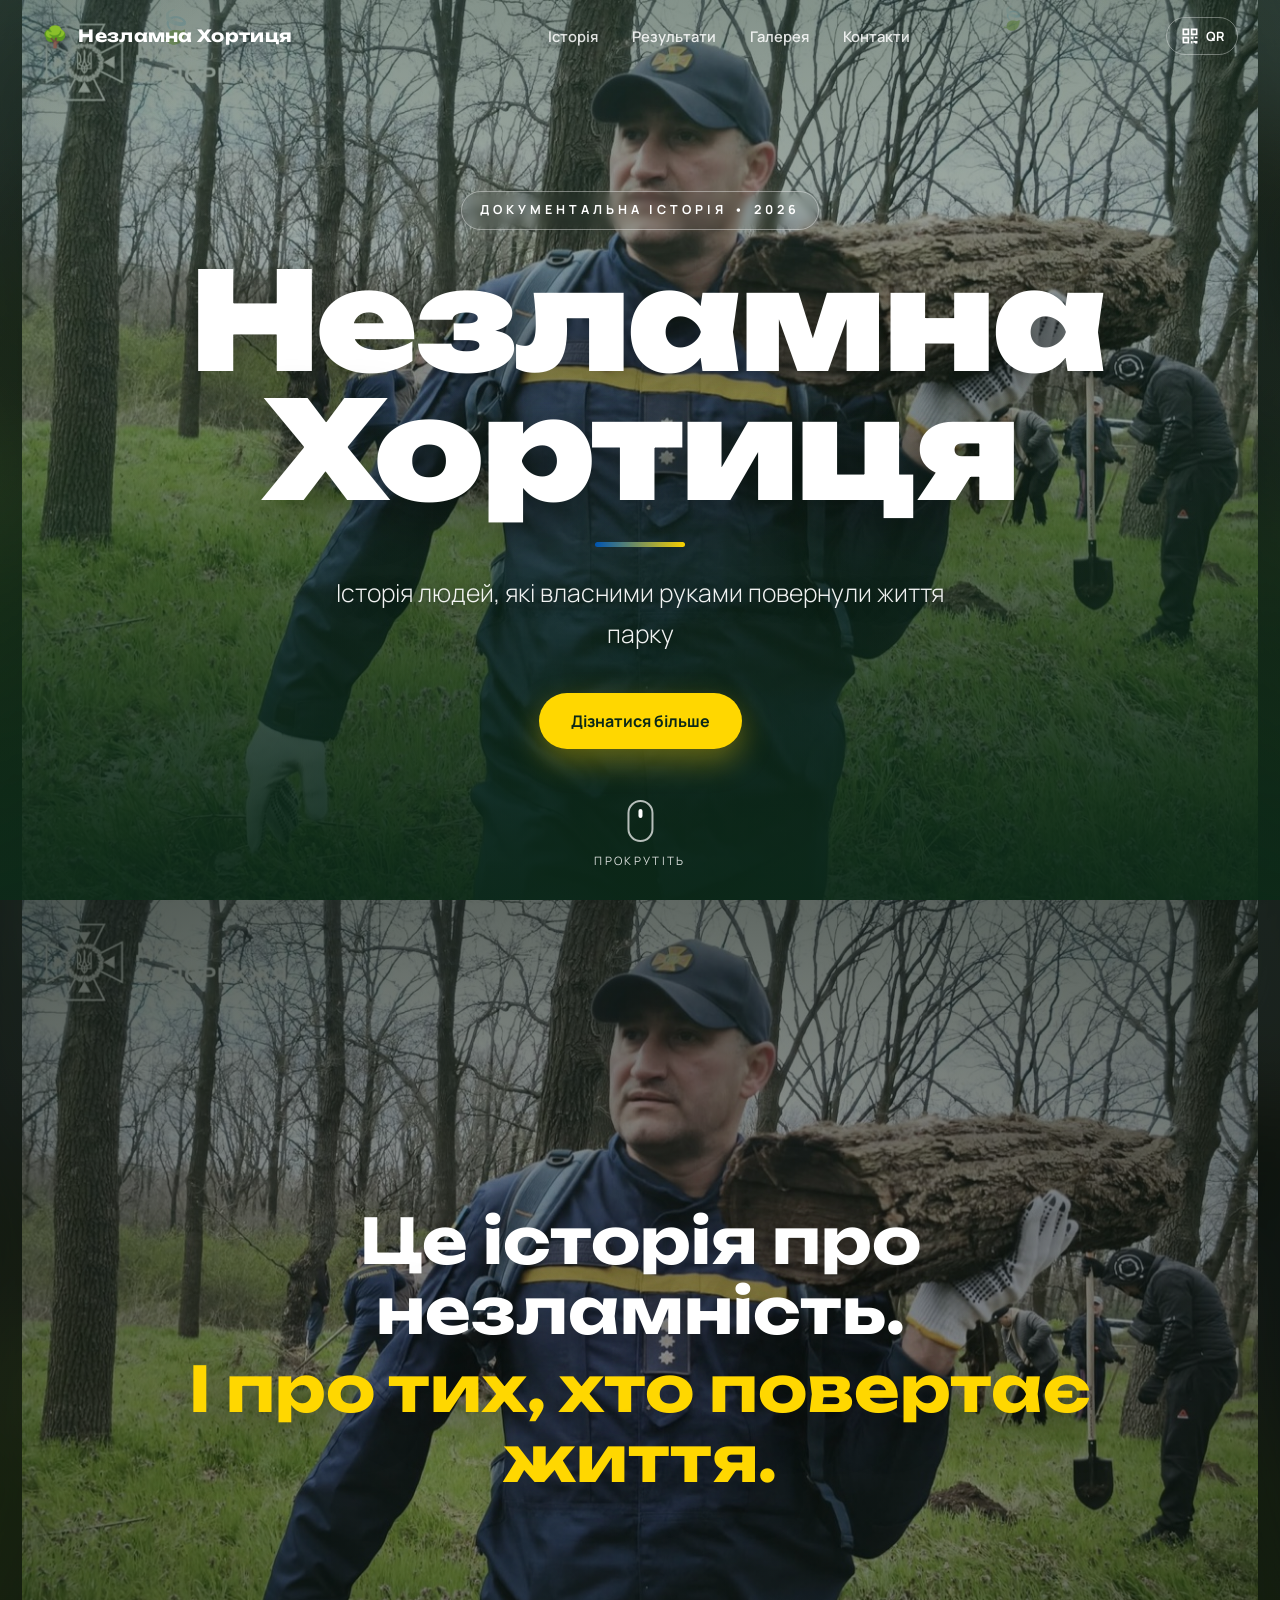
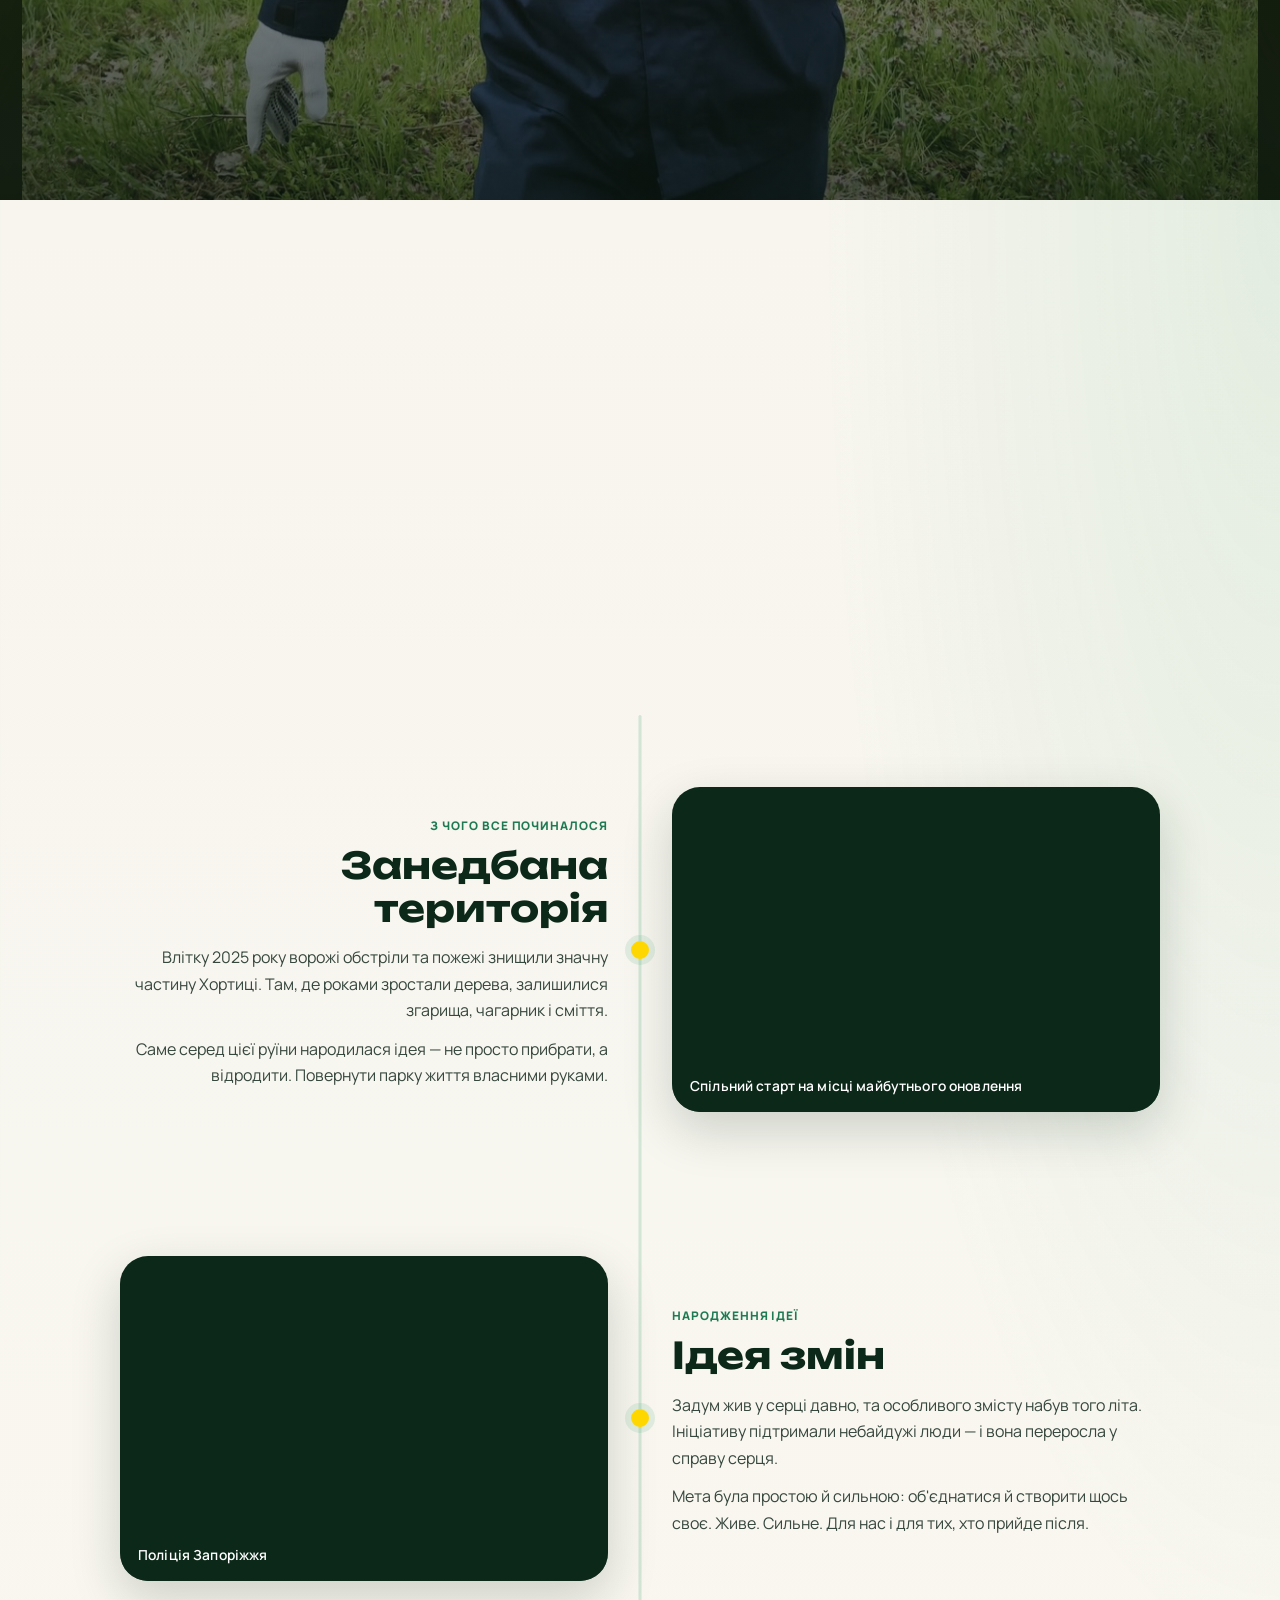
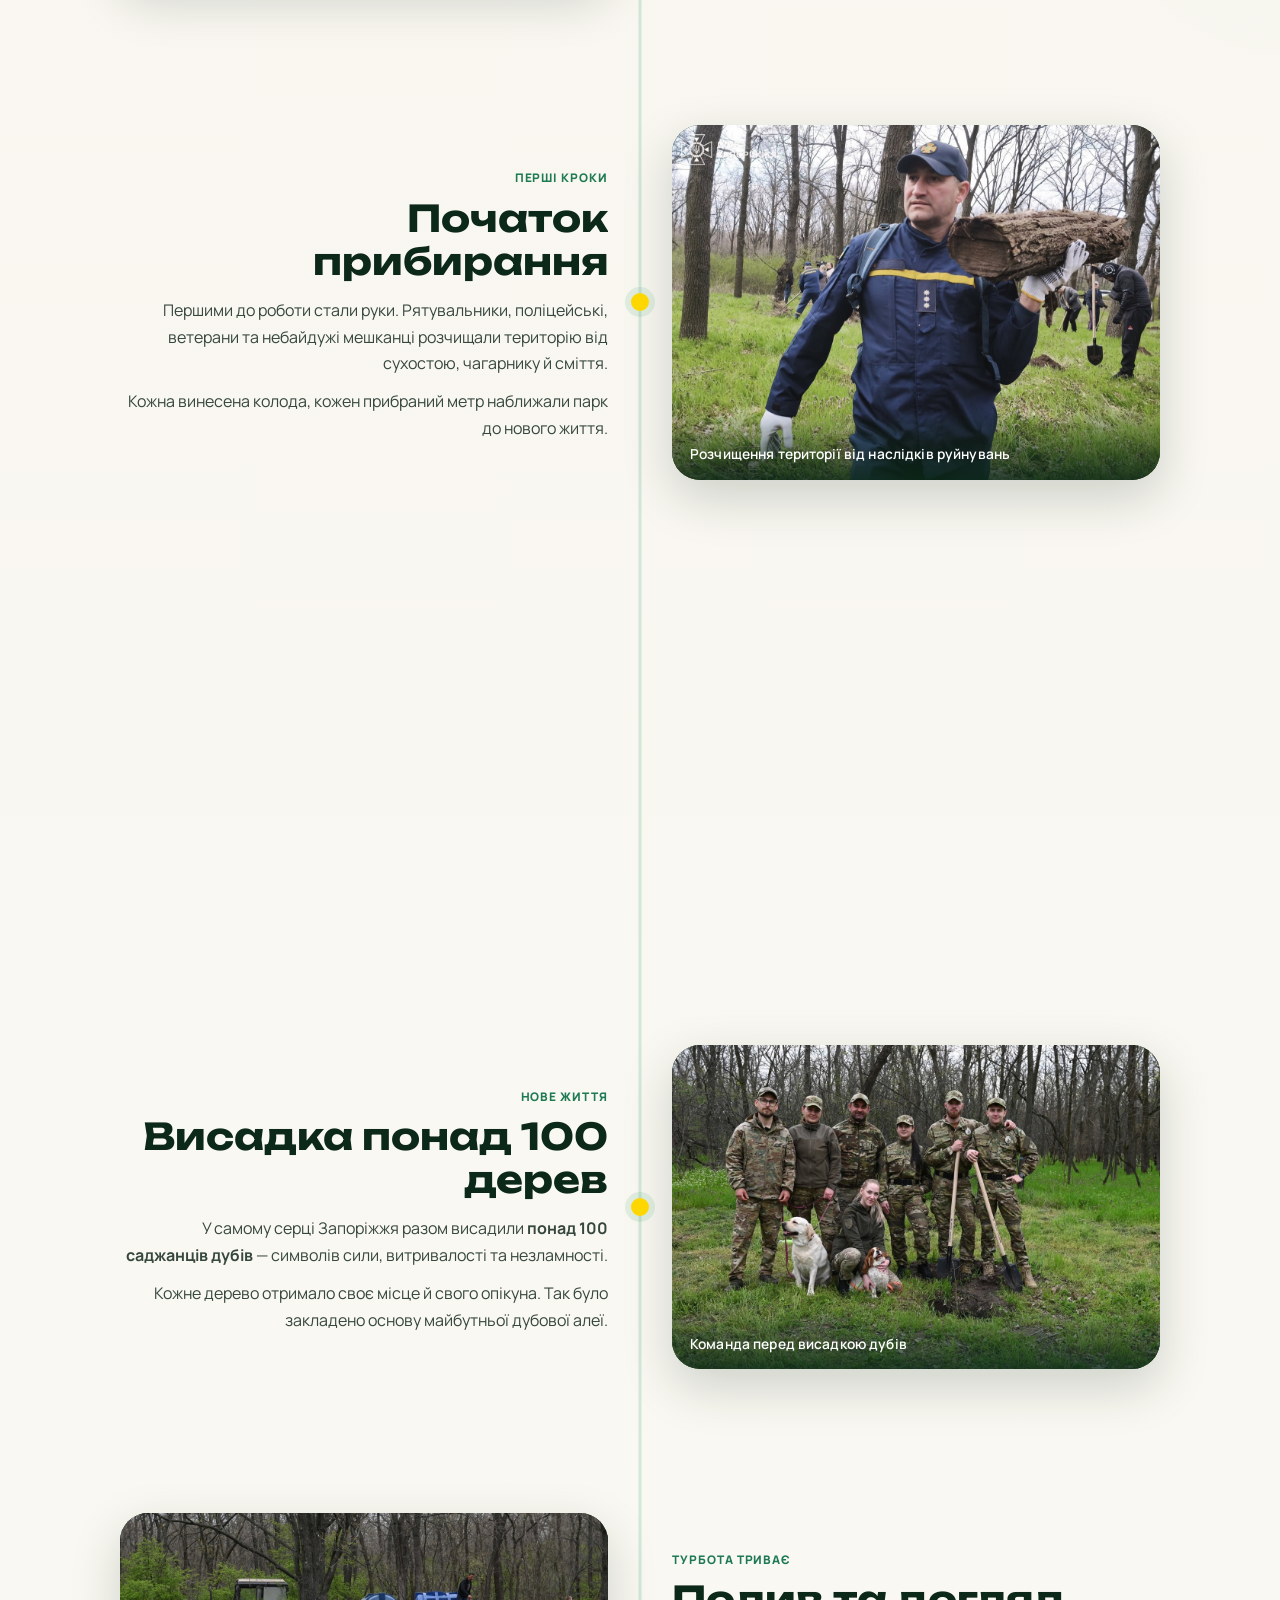
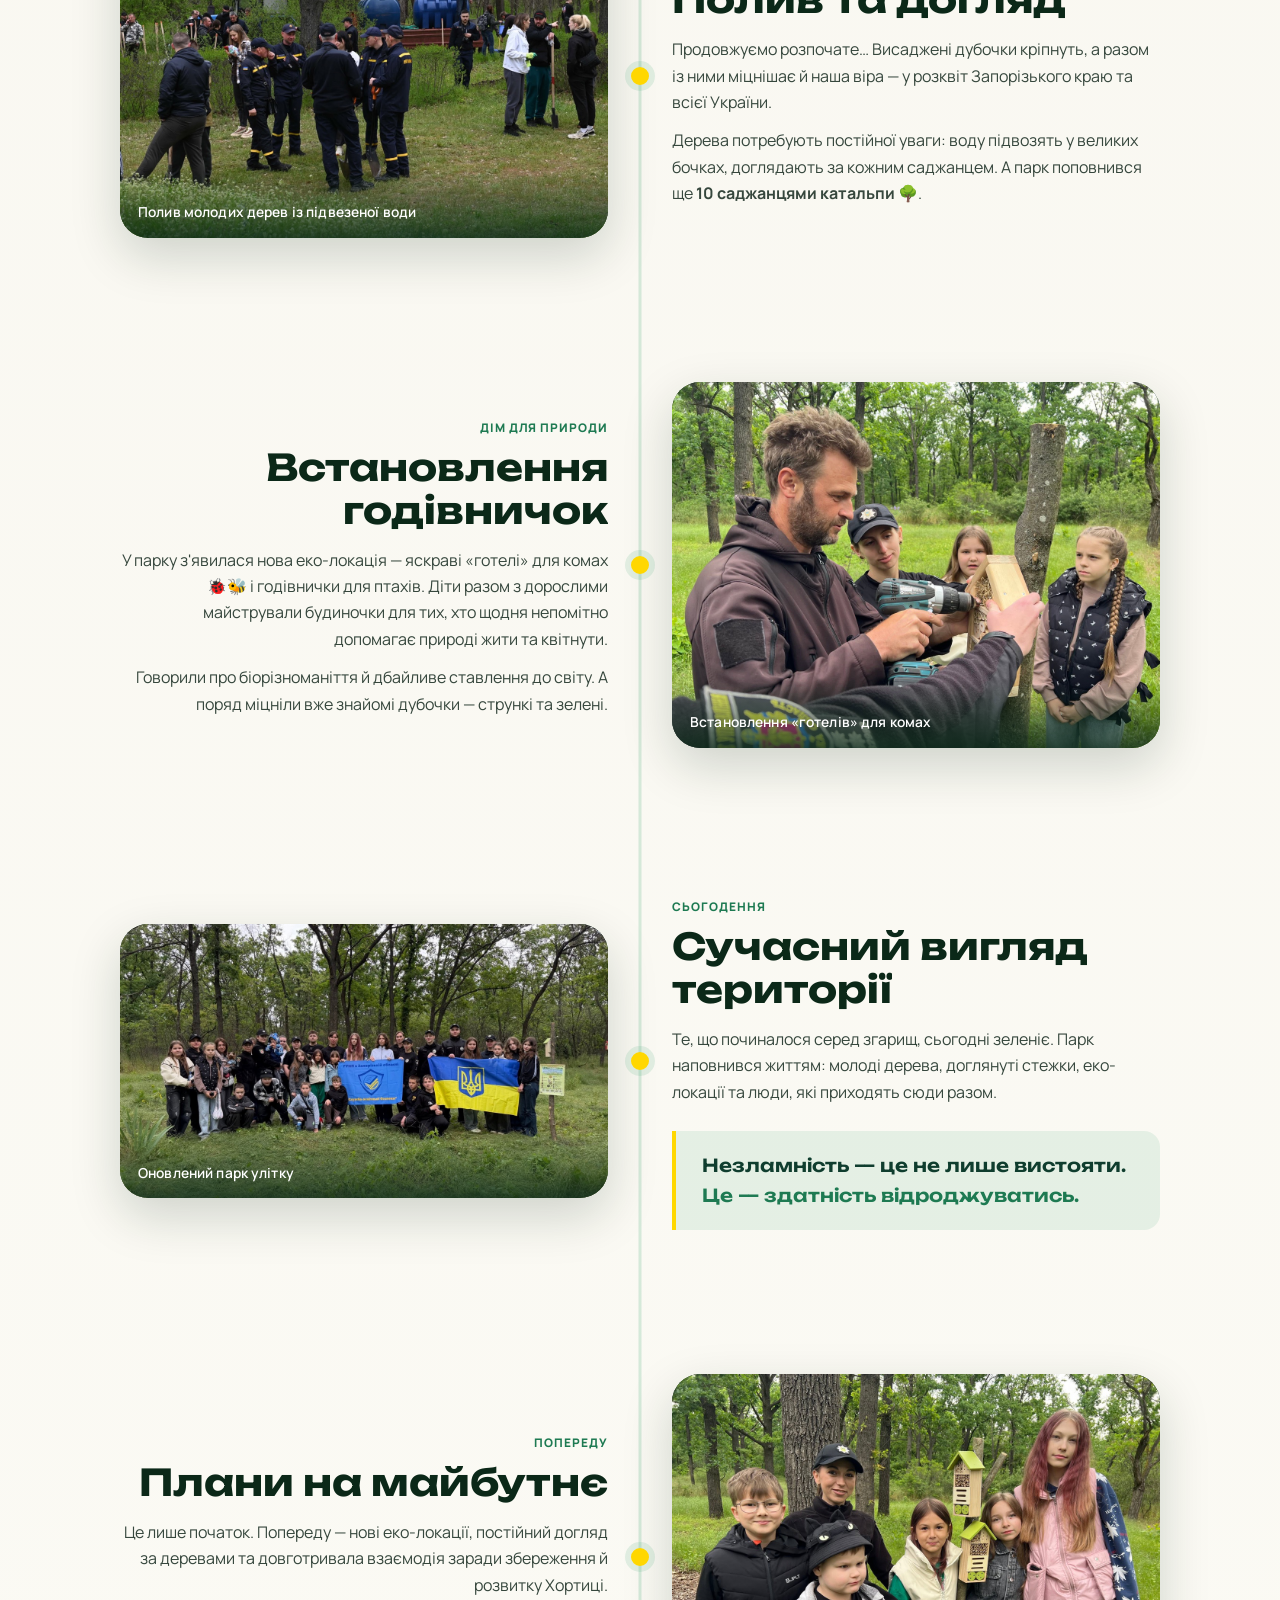
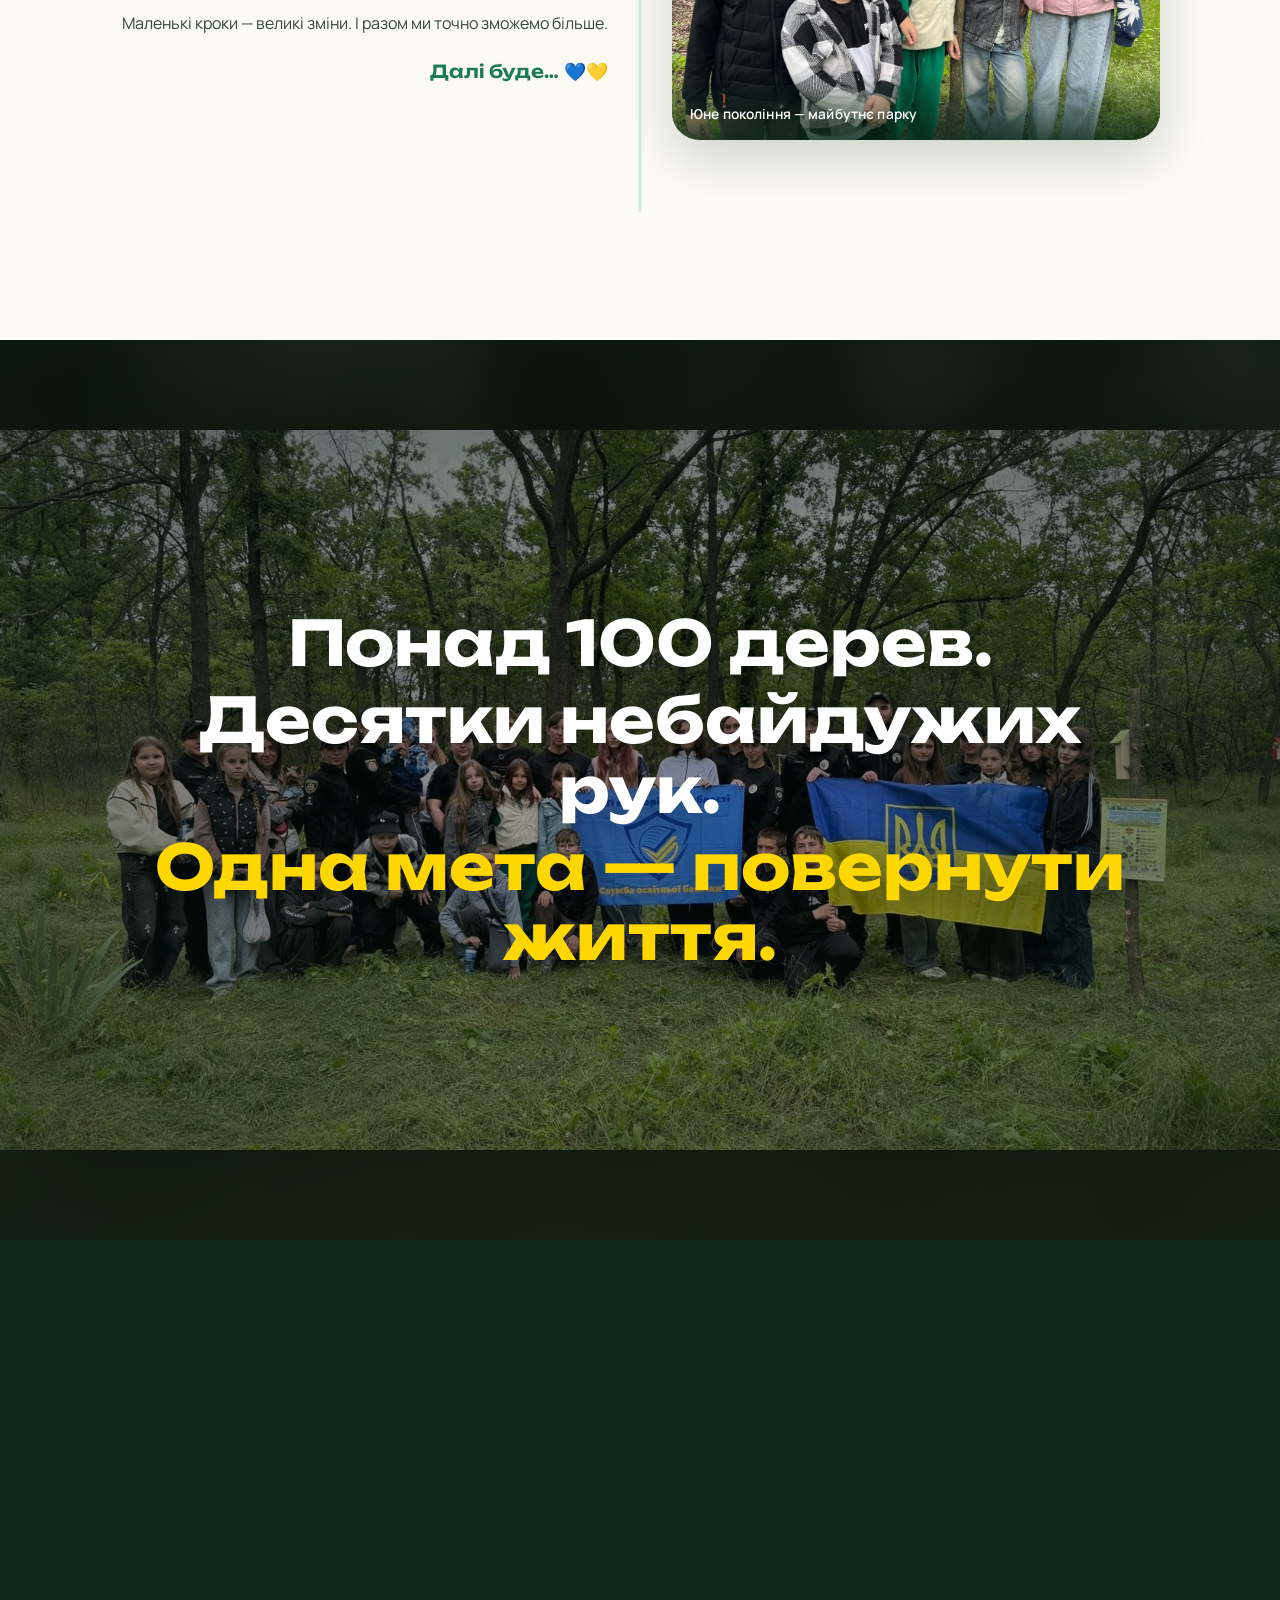
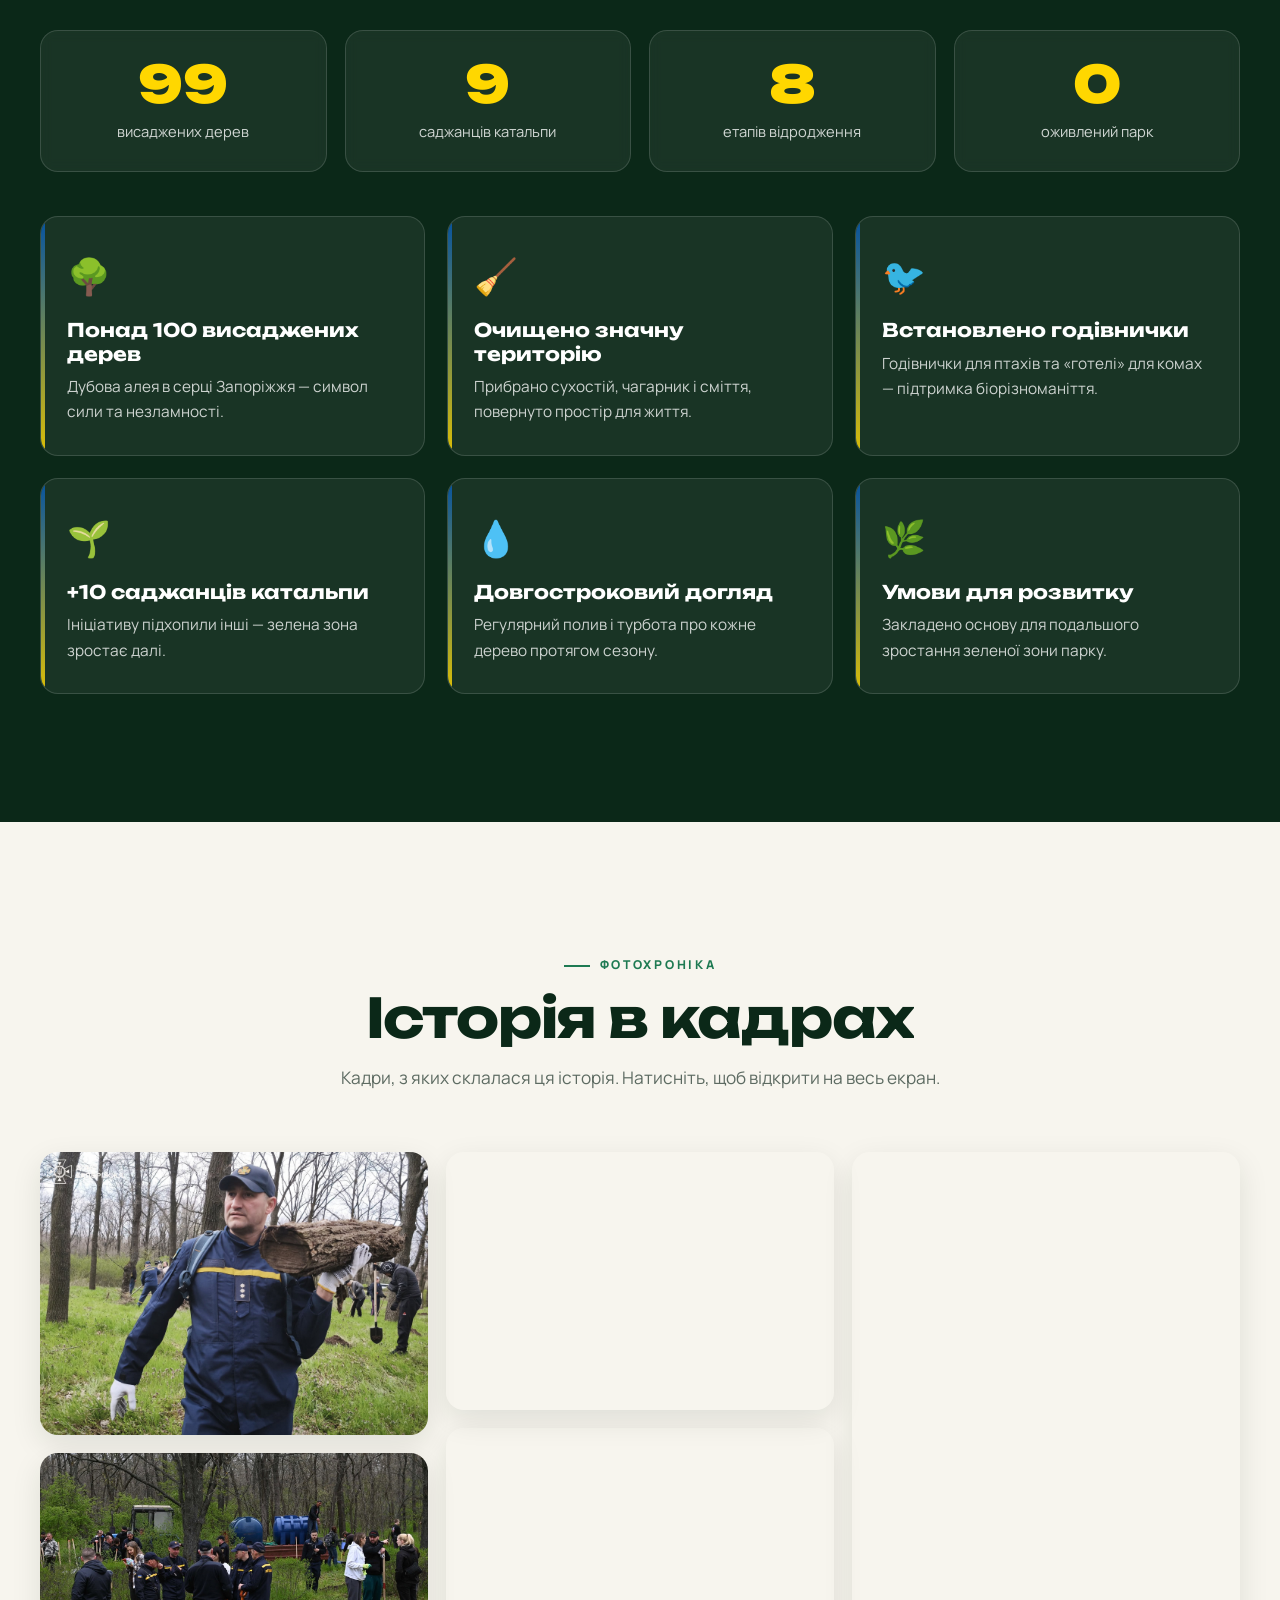
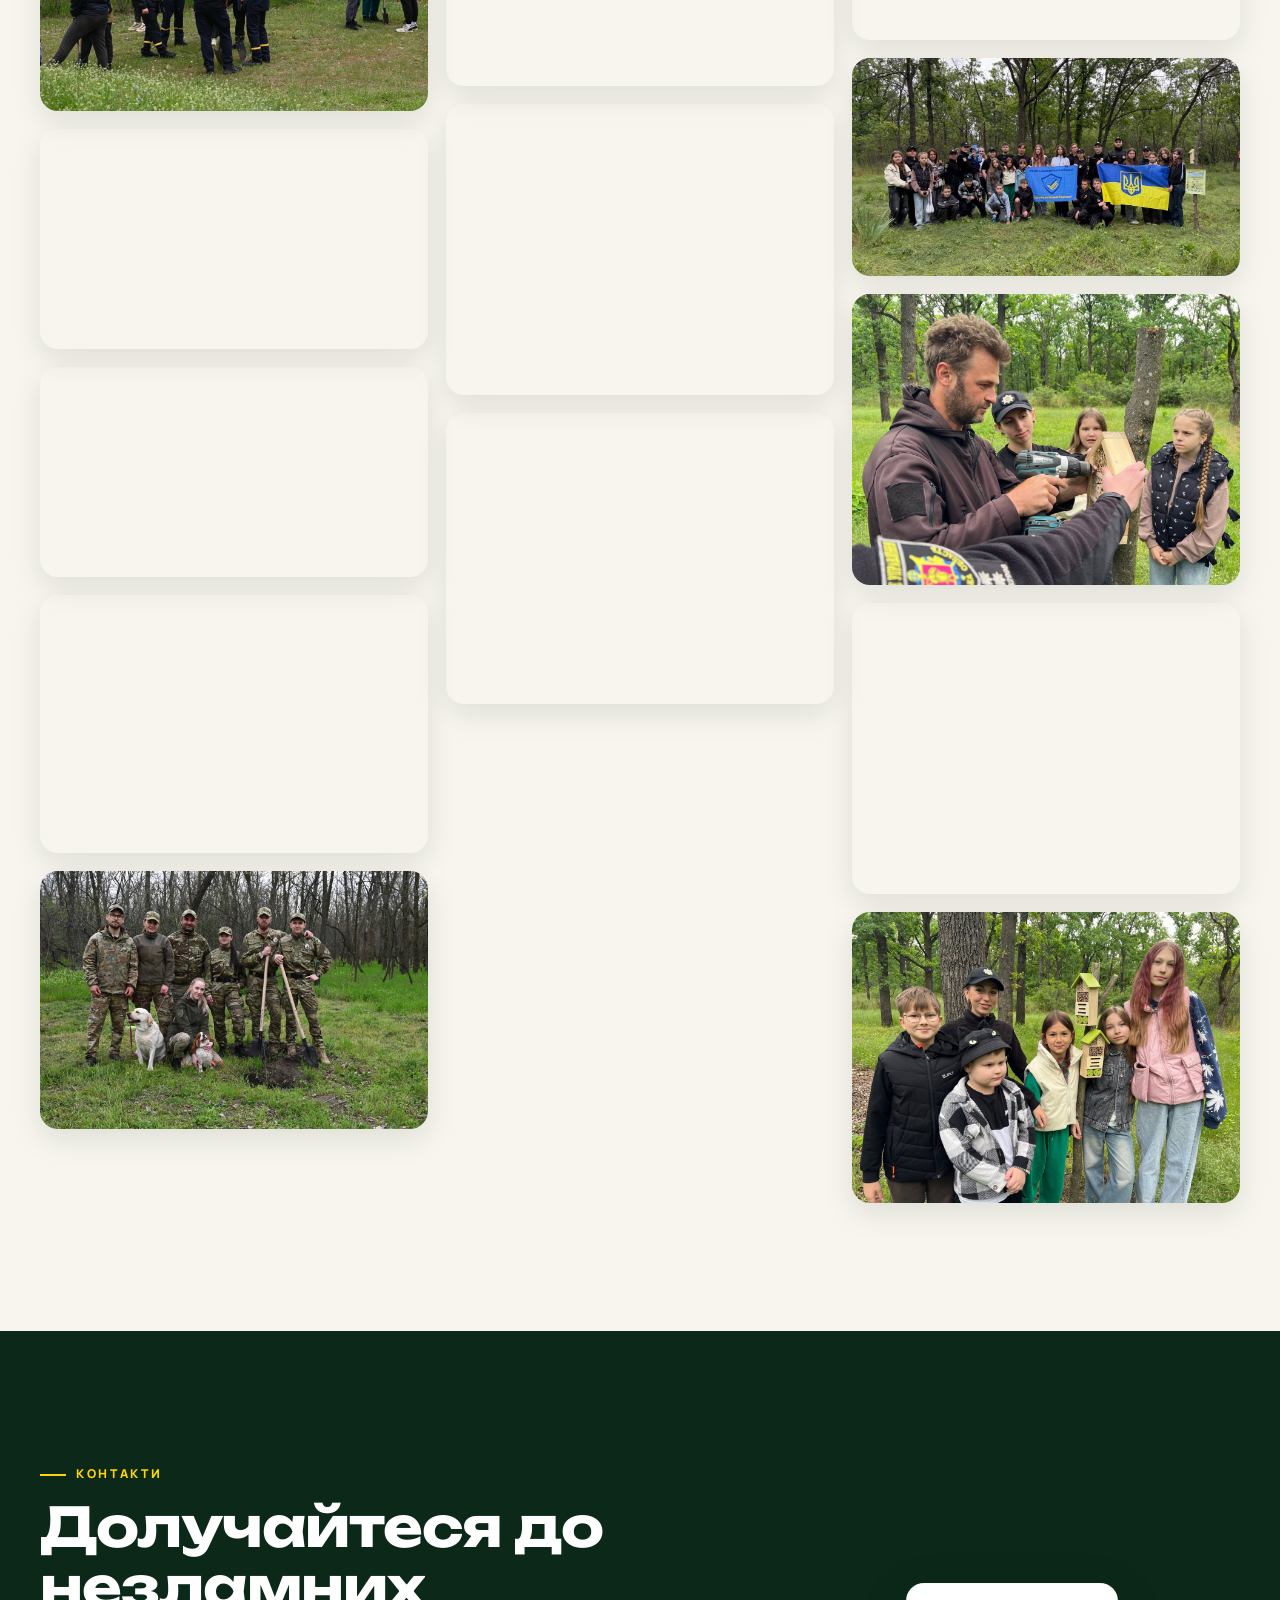
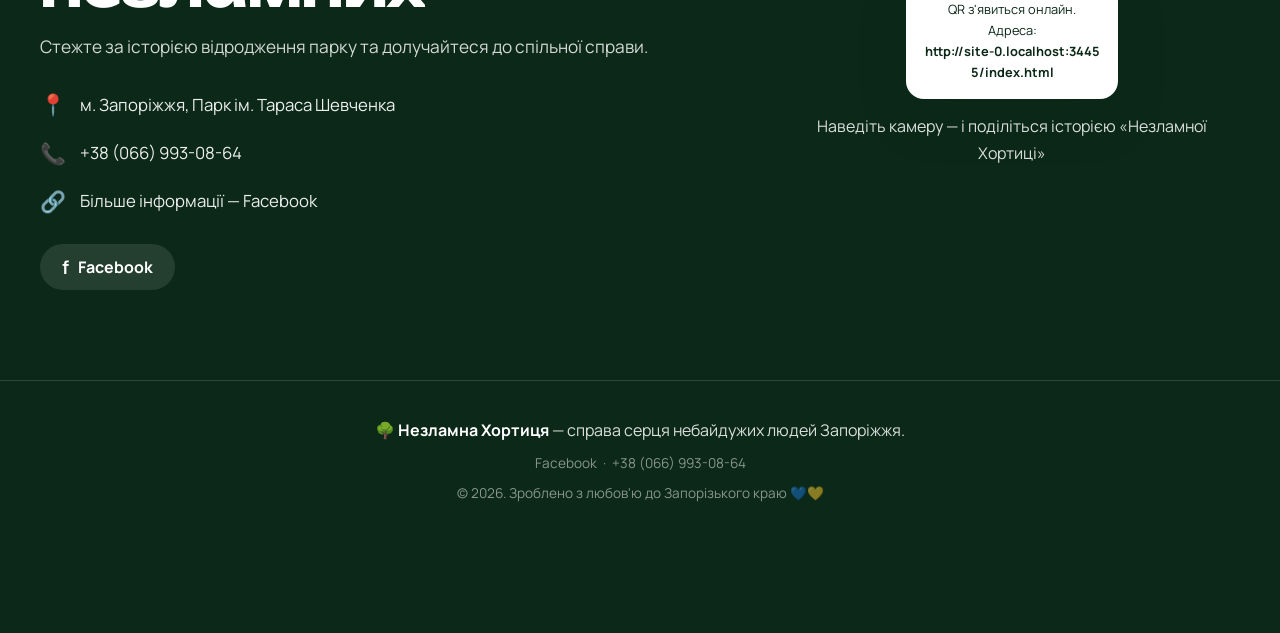
==== index.html @ 68a77128 "Адаптація під мобільні: hero/сцени cover, компактна навігація" ====
<!DOCTYPE html>
<html lang="uk">
<head>
  <meta charset="UTF-8" />
  <meta name="viewport" content="width=device-width, initial-scale=1.0" />
  <title>Незламна Хортиця — документальна історія відродження парку</title>

  <!-- SEO -->
  <meta name="description" content="«Незламна Хортиця» — документальна історія відродження парку в Запоріжжі: від занедбаної території до зеленої зони. Висаджено понад 100 дерев, очищено територію, встановлено годівнички. Спільна праця небайдужих людей." />
  <meta name="keywords" content="Незламна Хортиця, Хортиця, Запоріжжя, відродження парку, висадка дубів, парк Шевченка, Поліція Запоріжжя, Служба освітньої безпеки, Байда, ДСНС, еко-локація, годівнички" />
  <meta name="author" content="Незламна Хортиця" />
  <meta name="theme-color" content="#0B2818" />
  <meta name="robots" content="index, follow" />
  <link rel="canonical" href="https://mindeverwon-ship-it.github.io/nezlamna-khortytsia/" />

  <!-- Open Graph -->
  <meta property="og:type" content="website" />
  <meta property="og:locale" content="uk_UA" />
  <meta property="og:site_name" content="Незламна Хортиця" />
  <meta property="og:url" content="https://mindeverwon-ship-it.github.io/nezlamna-khortytsia/" />
  <meta property="og:title" content="Незламна Хортиця" />
  <meta property="og:description" content="Документальна історія людей, які власними руками повернули життя парку." />
  <meta property="og:image" content="https://mindeverwon-ship-it.github.io/nezlamna-khortytsia/images/photos/photo-12.jpg" />
  <meta name="twitter:card" content="summary_large_image" />
  <meta name="twitter:title" content="Незламна Хортиця" />
  <meta name="twitter:description" content="Документальна історія відродження парку." />
  <meta name="twitter:image" content="https://mindeverwon-ship-it.github.io/nezlamna-khortytsia/images/photos/photo-12.jpg" />

  <!-- Fonts -->
  <link rel="preconnect" href="https://fonts.googleapis.com" />
  <link rel="preconnect" href="https://fonts.gstatic.com" crossorigin />
  <link href="https://fonts.googleapis.com/css2?family=Unbounded:wght@400;600;700;900&family=Manrope:wght@300;400;500;600;700;800&display=swap" rel="stylesheet" />

  <link rel="preload" as="image" href="images/photos/photo-01.jpg" />
  <link rel="stylesheet" href="css/style.css" />
  <link rel="icon" href="data:image/svg+xml,<svg xmlns='http://www.w3.org/2000/svg' viewBox='0 0 100 100'><text y='.9em' font-size='90'>🌳</text></svg>" />

  <!-- Structured data (SEO) -->
  <script type="application/ld+json">
  {
    "@context": "https://schema.org",
    "@type": "Article",
    "headline": "Незламна Хортиця — історія відродження парку",
    "description": "Документальна історія відродження парку завдяки спільним зусиллям небайдужих людей Запоріжжя.",
    "inLanguage": "uk",
    "image": "images/photos/photo-12.jpg",
    "author": { "@type": "Organization", "name": "Незламна Хортиця" }
  }
  </script>
</head>
<body>

  <!-- Прогрес прокрутки -->
  <div class="scroll-progress" id="scrollProgress" aria-hidden="true"></div>

  <!-- Навігація -->
  <header class="nav" id="nav">
    <a href="#hero" class="nav__brand">
      <span class="nav__leaf">🌳</span>
      <span>Незламна&nbsp;Хортиця</span>
    </a>
    <nav class="nav__links" id="navLinks" aria-label="Основна навігація">
      <a href="#story">Історія</a>
      <a href="#results">Результати</a>
      <a href="#gallery">Галерея</a>
      <a href="#contacts">Контакти</a>
    </nav>
    <div class="nav__actions">
      <button class="nav__qr" id="qrBtn" title="Поділитися / QR-код" aria-label="Показати QR-код">
        <svg viewBox="0 0 24 24" width="20" height="20" aria-hidden="true"><path fill="currentColor" d="M3 3h8v8H3V3zm2 2v4h4V5H5zm8-2h8v8h-8V3zm2 2v4h4V5h-4zM3 13h8v8H3v-8zm2 2v4h4v-4H5zm13-2h3v2h-3v-2zm-5 0h3v3h-2v-1h-1v-2zm5 5h3v3h-3v-1h-2v-2h2v0zm-5 0h2v3h-2v-3z"/></svg>
        <span>QR</span>
      </button>
      <button class="nav__burger" id="burger" aria-label="Меню" aria-expanded="false">
        <span></span><span></span><span></span>
      </button>
    </div>
  </header>

  <!-- ============ HERO (мозаїка з 4 фото) ============ -->
  <section class="hero" id="hero">
    <!-- Повнокадрове слайдшоу: фото показуються ПОВНІСТЮ, тло — розмита підкладка -->
    <div class="hero__slides" id="heroSlides" aria-hidden="true">
      <div class="hero__slide is-active">
        <div class="hero__slide-bg" style="background-image:url(images/photos/photo-01-1280.jpg)"></div>
        <img class="hero__slide-img" src="images/photos/photo-01.jpg"
             srcset="images/photos/photo-01-1280.jpg 1280w, images/photos/photo-01.jpg 2048w"
             sizes="100vw" alt="" fetchpriority="high" decoding="async" />
      </div>
      <div class="hero__slide">
        <div class="hero__slide-bg" style="background-image:url(images/photos/photo-06-1280.jpg)"></div>
        <img class="hero__slide-img" src="images/photos/photo-06.jpg"
             srcset="images/photos/photo-06-1280.jpg 1280w, images/photos/photo-06.jpg 2048w"
             sizes="100vw" alt="" loading="lazy" decoding="async" />
      </div>
      <div class="hero__slide">
        <div class="hero__slide-bg" style="background-image:url(images/photos/photo-13-1280.jpg)"></div>
        <img class="hero__slide-img" src="images/photos/photo-13.jpg"
             srcset="images/photos/photo-13-1280.jpg 1280w, images/photos/photo-13.jpg 2048w"
             sizes="100vw" alt="" loading="lazy" decoding="async" />
      </div>
      <div class="hero__slide">
        <div class="hero__slide-bg" style="background-image:url(images/photos/photo-12-1280.jpg)"></div>
        <img class="hero__slide-img" src="images/photos/photo-12.jpg"
             srcset="images/photos/photo-12-1280.jpg 1280w, images/photos/photo-12.jpg 2048w"
             sizes="100vw" alt="" loading="lazy" decoding="async" />
      </div>
      <div class="hero__slide">
        <div class="hero__slide-bg" style="background-image:url(images/photos/photo-03-1280.jpg)"></div>
        <img class="hero__slide-img" src="images/photos/photo-03.jpg"
             srcset="images/photos/photo-03-1280.jpg 1280w, images/photos/photo-03.jpg 2048w"
             sizes="100vw" alt="" loading="lazy" decoding="async" />
      </div>
    </div>
    <div class="hero__overlay"></div>

    <div class="hero__content">
      <span class="hero__kicker">Документальна історія • 2026</span>
      <h1 class="hero__title">Незламна<br/>Хортиця</h1>
      <p class="hero__subtitle">Історія людей, які власними руками повернули життя парку</p>
      <a href="#story" class="btn btn--accent">Дізнатися більше</a>
    </div>

    <a href="#story" class="hero__scroll" aria-label="Прокрутити вниз">
      <span class="hero__mouse"><span></span></span>
      <span class="hero__scroll-text">Прокрутіть</span>
    </a>
    <div class="leaves" aria-hidden="true"></div>
  </section>

  <!-- ============ КІНО-СЦЕНА (cold open) ============ -->
  <section class="climax climax--intro" id="scene-intro" aria-label="Вступна сцена">
    <div class="climax__bg" id="introBg">
      <div class="climax__bg-blur" style="background-image:url(images/photos/photo-01-1280.jpg)"></div>
      <img src="images/photos/photo-01.jpg"
           srcset="images/photos/photo-01-1280.jpg 1280w, images/photos/photo-01.jpg 2048w"
           sizes="100vw" alt="" loading="lazy" decoding="async" />
    </div>
    <div class="climax__overlay"></div>
    <div class="climax__lines">
      <p class="climax__line">Це історія про незламність.</p>
      <p class="climax__line climax__line--accent">І про тих, хто повертає життя.</p>
    </div>
  </section>

  <!-- ============ ДОКУМЕНТАЛЬНА ІСТОРІЯ ============ -->
  <section class="section section--story" id="story">
    <div class="container">
      <div class="section__head reveal">
        <span class="eyebrow">Шлях відродження</span>
        <h2 class="h2">Як це було</h2>
        <p class="section__sub">Прокрутіть, щоб пройти всю історію — від занедбаної території до живої зеленої зони.</p>
      </div>

      <!-- Швидка навігація етапами (без нумерації) -->
      <ul class="roadmap reveal" aria-label="Розділи історії">
        <li><a href="#ch1">Занедбана територія</a></li>
        <li><a href="#ch2">Ідея змін</a></li>
        <li><a href="#ch3">Прибирання</a></li>
        <li><a href="#ch4">Спільна робота</a></li>
        <li><a href="#ch5">Висадка дерев</a></li>
        <li><a href="#ch6">Полив і догляд</a></li>
        <li><a href="#ch7">Годівнички</a></li>
        <li><a href="#ch8">Сучасний вигляд</a></li>
        <li><a href="#ch9">Плани</a></li>
      </ul>
    </div>

    <!-- Документальні розділи -->
    <div class="story" id="storyTrack">
      <div class="story__spine" aria-hidden="true"><span class="story__spine-fill" id="spineFill"></span></div>

      <article class="chapter" id="ch1">
        <figure class="chapter__media" data-parallax="0.06">
          <img src="images/photos/photo-05.jpg"
               srcset="images/photos/photo-05-1280.jpg 1280w, images/photos/photo-05.jpg 2048w"
               sizes="(max-width:760px) 92vw, 46vw"
               alt="Громада зібралася на занедбаній території парку перед початком робіт" loading="lazy" decoding="async" />
          <figcaption class="chapter__caption">Спільний старт на місці майбутнього оновлення</figcaption>
        </figure>
        <div class="chapter__text">
          <span class="chapter__step">З чого все починалося</span>
          <h3>Занедбана територія</h3>
          <p>Влітку 2025 року ворожі обстріли та пожежі знищили значну частину Хортиці. Там, де роками зростали дерева, залишилися згарища, чагарник і сміття.</p>
          <p>Саме серед цієї руїни народилася ідея — не просто прибрати, а відродити. Повернути парку життя власними руками.</p>
        </div>
      </article>

      <article class="chapter" id="ch2">
        <figure class="chapter__media" data-parallax="0.06">
          <img src="images/photos/photo-07.jpg"
               srcset="images/photos/photo-07-1280.jpg 1280w, images/photos/photo-07.jpg 2048w"
               sizes="(max-width:760px) 92vw, 46vw"
               alt="Представник поліції Запоріжжя звертається до учасників проєкту" loading="lazy" decoding="async" />
          <figcaption class="chapter__caption">Поліція Запоріжжя</figcaption>
        </figure>
        <div class="chapter__text">
          <span class="chapter__step">Народження ідеї</span>
          <h3>Ідея змін</h3>
          <p>Задум жив у серці давно, та особливого змісту набув того літа. Ініціативу підтримали небайдужі люди — і вона переросла у справу серця.</p>
          <p>Мета була простою й сильною: об'єднатися й створити щось своє. Живе. Сильне. Для нас і для тих, хто прийде після.</p>
        </div>
      </article>

      <article class="chapter" id="ch3">
        <figure class="chapter__media" data-parallax="0.06">
          <img src="images/photos/photo-01.jpg"
               srcset="images/photos/photo-01-1280.jpg 1280w, images/photos/photo-01.jpg 2048w"
               sizes="(max-width:760px) 92vw, 46vw"
               alt="Рятувальник ДСНС виносить колоду під час розчищення території" loading="lazy" decoding="async" />
          <figcaption class="chapter__caption">Розчищення території від наслідків руйнувань</figcaption>
        </figure>
        <div class="chapter__text">
          <span class="chapter__step">Перші кроки</span>
          <h3>Початок прибирання</h3>
          <p>Першими до роботи стали руки. Рятувальники, поліцейські, ветерани та небайдужі мешканці розчищали територію від сухостою, чагарнику й сміття.</p>
          <p>Кожна винесена колода, кожен прибраний метр наближали парк до нового життя.</p>
        </div>
      </article>

      <article class="chapter" id="ch4">
        <figure class="chapter__media" data-parallax="0.06">
          <img src="images/photos/photo-03.jpg"
               srcset="images/photos/photo-03-1280.jpg 1280w, images/photos/photo-03.jpg 2048w"
               sizes="(max-width:760px) 92vw, 46vw"
               alt="Велике спільне фото учасників проєкту: громада, служби та ветерани" loading="lazy" decoding="async" />
          <figcaption class="chapter__caption">Учасники проєкту — громада, служби та ветерани</figcaption>
        </figure>
        <div class="chapter__text">
          <span class="chapter__step">Сила в єдності</span>
          <h3>Спільна робота</h3>
          <p>Навколо однієї мети зібралися сотні людей: поліція Запоріжжя, офіцери Служби освітньої безпеки, ветерани війни, рятувальники ДСНС, учні громад, юнацький рух «Байда» та команда заповідника «Хортиця».</p>
          <p>Покоління поряд — з лопатами в руках і вірою в серці.</p>
        </div>
      </article>

      <article class="chapter" id="ch5">
        <figure class="chapter__media" data-parallax="0.06">
          <img src="images/photos/photo-06.jpg"
               srcset="images/photos/photo-06-1280.jpg 1280w, images/photos/photo-06.jpg 2048w"
               sizes="(max-width:760px) 92vw, 46vw"
               alt="Команда з лопатами перед висадкою дубів" loading="lazy" decoding="async" />
          <figcaption class="chapter__caption">Команда перед висадкою дубів</figcaption>
        </figure>
        <div class="chapter__text">
          <span class="chapter__step">Нове життя</span>
          <h3>Висадка понад 100 дерев</h3>
          <p>У самому серці Запоріжжя разом висадили <strong>понад 100 саджанців дубів</strong> — символів сили, витривалості та незламності.</p>
          <p>Кожне дерево отримало своє місце й свого опікуна. Так було закладено основу майбутньої дубової алеї.</p>
        </div>
      </article>

      <article class="chapter" id="ch6">
        <figure class="chapter__media" data-parallax="0.06">
          <img src="images/photos/photo-02.jpg"
               srcset="images/photos/photo-02-1280.jpg 1280w, images/photos/photo-02.jpg 2048w"
               sizes="(max-width:760px) 92vw, 46vw"
               alt="Підвезена вода у великих бочках для поливу молодих дерев" loading="lazy" decoding="async" />
          <figcaption class="chapter__caption">Полив молодих дерев із підвезеної води</figcaption>
        </figure>
        <div class="chapter__text">
          <span class="chapter__step">Турбота триває</span>
          <h3>Полив та догляд</h3>
          <p>Продовжуємо розпочате… Висаджені дубочки кріпнуть, а разом із ними міцнішає й наша віра — у розквіт Запорізького краю та всієї України.</p>
          <p>Дерева потребують постійної уваги: воду підвозять у великих бочках, доглядають за кожним саджанцем. А парк поповнився ще <strong>10 саджанцями катальпи</strong> 🌳.</p>
        </div>
      </article>

      <article class="chapter" id="ch7">
        <figure class="chapter__media" data-parallax="0.06">
          <img src="images/photos/photo-13.jpg"
               srcset="images/photos/photo-13-1280.jpg 1280w, images/photos/photo-13.jpg 2048w"
               sizes="(max-width:760px) 92vw, 46vw"
               alt="Встановлення «готелю» для комах на дереві разом із дітьми" loading="lazy" decoding="async" />
          <figcaption class="chapter__caption">Встановлення «готелів» для комах</figcaption>
        </figure>
        <div class="chapter__text">
          <span class="chapter__step">Дім для природи</span>
          <h3>Встановлення годівничок</h3>
          <p>У парку з'явилася нова еко-локація — яскраві «готелі» для комах 🐞🐝 і годівнички для птахів. Діти разом з дорослими майстрували будиночки для тих, хто щодня непомітно допомагає природі жити та квітнути.</p>
          <p>Говорили про біорізноманіття й дбайливе ставлення до світу. А поряд міцніли вже знайомі дубочки — стрункі та зелені.</p>
        </div>
      </article>

      <article class="chapter" id="ch8">
        <figure class="chapter__media" data-parallax="0.06">
          <img src="images/photos/photo-12.jpg"
               srcset="images/photos/photo-12-1280.jpg 1280w, images/photos/photo-12.jpg 2048w"
               sizes="(max-width:760px) 92vw, 46vw"
               alt="Учасники проєкту влітку серед зеленого оновленого парку" loading="lazy" decoding="async" />
          <figcaption class="chapter__caption">Оновлений парк улітку</figcaption>
        </figure>
        <div class="chapter__text">
          <span class="chapter__step">Сьогодення</span>
          <h3>Сучасний вигляд території</h3>
          <p>Те, що починалося серед згарищ, сьогодні зеленіє. Парк наповнився життям: молоді дерева, доглянуті стежки, еко-локації та люди, які приходять сюди разом.</p>
          <blockquote class="pull">Незламність — це не лише вистояти.<br/><span>Це — здатність відроджуватись.</span></blockquote>
        </div>
      </article>

      <article class="chapter" id="ch9">
        <figure class="chapter__media" data-parallax="0.06">
          <img src="images/photos/photo-15.jpg"
               srcset="images/photos/photo-15-1280.jpg 1280w, images/photos/photo-15.jpg 2048w"
               sizes="(max-width:760px) 92vw, 46vw"
               alt="Діти біля встановленого «готелю» для комах — погляд у майбутнє" loading="lazy" decoding="async" />
          <figcaption class="chapter__caption">Юне покоління — майбутнє парку</figcaption>
        </figure>
        <div class="chapter__text">
          <span class="chapter__step">Попереду</span>
          <h3>Плани на майбутнє</h3>
          <p>Це лише початок. Попереду — нові еко-локації, постійний догляд за деревами та довготривала взаємодія заради збереження й розвитку Хортиці.</p>
          <p>Маленькі кроки — великі зміни. І разом ми точно зможемо більше.</p>
          <p class="next">Далі буде… 💙💛</p>
        </div>
      </article>
    </div>
  </section>

  <!-- ============ КІНЕМАТОГРАФІЧНА СЦЕНА (pinned) ============ -->
  <section class="climax" id="climax" aria-label="Підсумкова сцена">
    <div class="climax__bg" id="climaxBg">
      <div class="climax__bg-blur" style="background-image:url(images/photos/photo-12-1280.jpg)"></div>
      <img src="images/photos/photo-12.jpg"
           srcset="images/photos/photo-12-1280.jpg 1280w, images/photos/photo-12.jpg 2048w"
           sizes="100vw" alt="Оновлений парк улітку" loading="lazy" decoding="async" />
    </div>
    <div class="climax__overlay"></div>
    <div class="climax__lines" id="climaxLines">
      <p class="climax__line">Понад 100 дерев.</p>
      <p class="climax__line">Десятки небайдужих рук.</p>
      <p class="climax__line climax__line--accent">Одна мета — повернути життя.</p>
    </div>
  </section>

  <!-- ============ РЕЗУЛЬТАТИ СПІЛЬНОЇ ПРАЦІ ============ -->
  <section class="section section--dark" id="results">
    <div class="container">
      <div class="section__head reveal">
        <span class="eyebrow eyebrow--light">Підсумок</span>
        <h2 class="h2 h2--light">Результати спільної праці</h2>
        <p class="section__sub">Те, що вдалося зробити разом — у цифрах і справах.</p>
      </div>

      <div class="kpis reveal">
        <div class="kpi"><span class="kpi__num" data-count="100" data-suffix="+">0</span><span class="kpi__label">висаджених дерев</span></div>
        <div class="kpi"><span class="kpi__num" data-count="10" data-suffix="">0</span><span class="kpi__label">саджанців катальпи</span></div>
        <div class="kpi"><span class="kpi__num" data-count="9" data-suffix="">0</span><span class="kpi__label">етапів відродження</span></div>
        <div class="kpi"><span class="kpi__num" data-count="1" data-suffix="">0</span><span class="kpi__label">оживлений парк</span></div>
      </div>

      <div class="results reveal">
        <article class="result-card">
          <span class="result-card__ico">🌳</span>
          <h3>Понад 100 висаджених дерев</h3>
          <p>Дубова алея в серці Запоріжжя — символ сили та незламності.</p>
        </article>
        <article class="result-card">
          <span class="result-card__ico">🧹</span>
          <h3>Очищено значну територію</h3>
          <p>Прибрано сухостій, чагарник і сміття, повернуто простір для життя.</p>
        </article>
        <article class="result-card">
          <span class="result-card__ico">🐦</span>
          <h3>Встановлено годівнички</h3>
          <p>Годівнички для птахів та «готелі» для комах — підтримка біорізноманіття.</p>
        </article>
        <article class="result-card">
          <span class="result-card__ico">🌱</span>
          <h3>+10 саджанців катальпи</h3>
          <p>Ініціативу підхопили інші — зелена зона зростає далі.</p>
        </article>
        <article class="result-card">
          <span class="result-card__ico">💧</span>
          <h3>Довгостроковий догляд</h3>
          <p>Регулярний полив і турбота про кожне дерево протягом сезону.</p>
        </article>
        <article class="result-card">
          <span class="result-card__ico">🌿</span>
          <h3>Умови для розвитку</h3>
          <p>Закладено основу для подальшого зростання зеленої зони парку.</p>
        </article>
      </div>
    </div>
  </section>

  <!-- ============ ГАЛЕРЕЯ ============ -->
  <section class="section" id="gallery">
    <div class="container">
      <div class="section__head reveal">
        <span class="eyebrow">Фотохроніка</span>
        <h2 class="h2">Історія в кадрах</h2>
        <p class="section__sub">Кадри, з яких склалася ця історія. Натисніть, щоб відкрити на весь екран.</p>
      </div>
      <div class="masonry" id="masonry"></div>
    </div>
  </section>

  <!-- ============ КОНТАКТИ ============ -->
  <section class="section section--dark" id="contacts">
    <div class="container contacts__grid">
      <div class="reveal">
        <span class="eyebrow eyebrow--light">Контакти</span>
        <h2 class="h2 h2--light">Долучайтеся до незламних</h2>
        <p class="section__sub">Стежте за історією відродження парку та долучайтеся до спільної справи.</p>

        <ul class="contacts__list">
          <li><span class="contacts__ico">📍</span><span>м. Запоріжжя, Парк ім. Тараса Шевченка</span></li>
          <li><span class="contacts__ico">📞</span><a href="tel:+380669930864">+38 (066) 993-08-64</a></li>
          <li><span class="contacts__ico">🔗</span><a href="https://www.facebook.com/vkgunpzp?locale=ru_RU" target="_blank" rel="noopener">Більше інформації — Facebook</a></li>
        </ul>

        <div class="contacts__socials">
          <a href="https://www.facebook.com/vkgunpzp?locale=ru_RU" target="_blank" rel="noopener" aria-label="Facebook" class="soc soc--wide"><span>f</span> Facebook</a>
        </div>
      </div>

      <div class="contacts__qr reveal" data-reveal="right">
        <div class="qr-box" id="qrInline"></div>
        <p>Наведіть камеру — і поділіться історією «Незламної Хортиці»</p>
      </div>
    </div>

    <footer class="footer">
      <p>🌳 <strong>Незламна Хортиця</strong> — справа серця небайдужих людей Запоріжжя.</p>
      <p class="footer__small">
        <a href="https://www.facebook.com/vkgunpzp?locale=ru_RU" target="_blank" rel="noopener">Facebook</a>
        &nbsp;·&nbsp; <a href="tel:+380669930864">+38 (066) 993-08-64</a>
      </p>
      <p class="footer__small">© <span id="year"></span>. Зроблено з любов'ю до Запорізького краю 💙💛</p>
    </footer>
  </section>

  <!-- Lightbox -->
  <div class="lightbox" id="lightbox" aria-hidden="true" role="dialog" aria-label="Перегляд фото">
    <button class="lightbox__close" id="lbClose" aria-label="Закрити">✕</button>
    <button class="lightbox__nav lightbox__prev" id="lbPrev" aria-label="Попереднє">‹</button>
    <figure class="lightbox__fig">
      <img id="lbImg" src="" alt="" />
      <figcaption id="lbCap"></figcaption>
    </figure>
    <button class="lightbox__nav lightbox__next" id="lbNext" aria-label="Наступне">›</button>
  </div>

  <!-- QR modal -->
  <div class="qr-modal" id="qrModal" aria-hidden="true" role="dialog" aria-label="QR-код сторінки">
    <div class="qr-modal__box">
      <button class="qr-modal__close" id="qrClose" aria-label="Закрити">✕</button>
      <h3>Поділіться сторінкою</h3>
      <div class="qr-box qr-box--lg" id="qrModalImg"></div>
      <p class="qr-modal__status" id="qrStatus"></p>
      <label class="qr-modal__label">Адреса для QR-коду:</label>
      <input type="text" id="qrUrl" class="qr-modal__input" />
      <div class="qr-modal__actions">
        <button class="btn btn--accent btn--sm" id="qrUpdate">Оновити</button>
        <button class="btn btn--ghost btn--sm" id="qrDownload">Завантажити PNG</button>
      </div>
      <p class="qr-modal__hint">Поки сайт не опубліковано, QR веде на ваш Facebook (працює одразу). Після публікації вставте сюди адресу сайту — і QR оновиться.</p>
    </div>
  </div>

  <!-- Motion stack (Lenis smooth scroll + GSAP ScrollTrigger). Прогресивне покращення:
       якщо CDN недоступний, main.js автоматично вмикає базові reveal-анімації. -->
  <script src="https://cdnjs.cloudflare.com/ajax/libs/gsap/3.12.5/gsap.min.js"></script>
  <script src="https://cdnjs.cloudflare.com/ajax/libs/gsap/3.12.5/ScrollTrigger.min.js"></script>
  <script src="https://unpkg.com/lenis@1.1.14/dist/lenis.min.js"></script>
  <script src="js/main.js"></script>
</body>
</html>
---- css/style.css ----
/* ============================================================
   НЕЗЛАМНА ХОРТИЦЯ — документальний scroll story
   Палітра: темно-зелений • природні відтінки • білий • жовто-блакитний акцент
   ============================================================ */

:root{
  --green-900:#0B2818;
  --green-800:#0F3D2E;
  --green-700:#15543E;
  --green-600:#1E7A52;
  --green-500:#2E9E66;
  --moss:#5B8C5E;
  --sand:#E9E3D2;
  --cream:#F7F5EE;
  --white:#FFFFFF;
  --ua-blue:#0057B7;
  --ua-yellow:#FFD700;
  --ink:#16241C;
  --muted:#5d6b62;

  --maxw:1200px;
  --radius:18px;
  --radius-lg:28px;
  --shadow:0 18px 50px rgba(11,40,24,.18);
  --shadow-soft:0 10px 30px rgba(11,40,24,.10);
  --ease:cubic-bezier(.22,1,.36,1);

  --font-head:"Unbounded",system-ui,sans-serif;
  --font-body:"Manrope",system-ui,-apple-system,sans-serif;
}

*,*::before,*::after{box-sizing:border-box;margin:0;padding:0}
html{scroll-behavior:smooth;-webkit-text-size-adjust:100%}
body{
  font-family:var(--font-body);
  color:var(--ink);
  background:var(--cream);
  line-height:1.65;
  overflow-x:hidden;
  font-size:clamp(16px,1.05vw,18px);
}
img{display:block;max-width:100%;height:auto}
a{color:inherit;text-decoration:none}
button{font-family:inherit;cursor:pointer;border:none;background:none}

.container{width:min(100% - 40px, var(--maxw));margin-inline:auto}

/* ---------- Прогрес прокрутки ---------- */
.scroll-progress{
  position:fixed;top:0;left:0;height:4px;width:0;z-index:120;
  background:linear-gradient(90deg,var(--ua-blue),var(--green-500),var(--ua-yellow));
  transition:width .1s linear;
}

/* ---------- Навігація ---------- */
.nav{
  position:fixed;top:0;left:0;right:0;z-index:110;
  display:flex;align-items:center;justify-content:space-between;gap:18px;
  padding:16px clamp(18px,4vw,42px);
  transition:background .4s var(--ease), padding .4s var(--ease), box-shadow .4s var(--ease);
}
.nav.scrolled{
  background:rgba(11,40,24,.82);
  backdrop-filter:blur(14px);
  padding-block:11px;
  box-shadow:0 8px 30px rgba(0,0,0,.25);
}
.nav__brand{
  display:flex;align-items:center;gap:10px;
  font-family:var(--font-head);font-weight:700;color:#fff;
  font-size:1.05rem;letter-spacing:.3px;
}
.nav__leaf{font-size:1.3rem;filter:drop-shadow(0 2px 6px rgba(0,0,0,.4))}
.nav__links{display:flex;gap:6px;flex-wrap:wrap}
.nav__links a{
  color:rgba(255,255,255,.86);font-size:.92rem;font-weight:600;
  padding:8px 14px;border-radius:999px;transition:.25s var(--ease);
}
.nav__links a:hover,.nav__links a.active{color:#fff;background:rgba(255,255,255,.12)}
.nav__actions{display:flex;align-items:center;gap:10px}
.nav__qr{
  display:flex;align-items:center;gap:6px;color:#fff;font-weight:700;font-size:.8rem;
  padding:8px 13px;border-radius:999px;border:1.5px solid rgba(255,255,255,.35);transition:.25s var(--ease);
}
.nav__qr:hover{background:var(--ua-yellow);color:var(--green-900);border-color:var(--ua-yellow)}
.nav__burger{display:none;flex-direction:column;gap:5px;padding:8px}
.nav__burger span{width:26px;height:2.5px;background:#fff;border-radius:2px;transition:.3s var(--ease)}
.nav__burger.open span:nth-child(1){transform:translateY(7.5px) rotate(45deg)}
.nav__burger.open span:nth-child(2){opacity:0}
.nav__burger.open span:nth-child(3){transform:translateY(-7.5px) rotate(-45deg)}

/* ---------- Кнопки ---------- */
.btn{
  display:inline-flex;align-items:center;gap:8px;
  padding:15px 32px;border-radius:999px;font-weight:700;font-size:1rem;
  font-family:var(--font-body);transition:.3s var(--ease);
}
.btn--accent{background:var(--ua-yellow);color:var(--green-900);box-shadow:0 12px 30px rgba(255,215,0,.35)}
.btn--accent:hover{transform:translateY(-3px);box-shadow:0 18px 40px rgba(255,215,0,.5)}
.btn--sm{padding:11px 22px;font-size:.9rem}

/* ============================================================
   HERO
   ============================================================ */
.hero{
  position:relative;min-height:100svh;display:flex;flex-direction:column;
  align-items:center;justify-content:center;text-align:center;
  color:#fff;overflow:hidden;padding:120px 20px 80px;
}
/* Повнокадрове слайдшоу — фото показуються ПОВНІСТЮ, тло — розмита підкладка */
.hero__slides{position:absolute;inset:0;z-index:-2;overflow:hidden;background:#07140c}
.hero__slide{position:absolute;inset:0;opacity:0;transition:opacity 1.8s ease}
.hero__slide.is-active{opacity:1}
.hero__slide-bg{position:absolute;inset:-5%;background-size:cover;background-position:center;
  filter:blur(34px) brightness(.42) saturate(1.15);transform:scale(1.12)}
.hero__slide.is-active .hero__slide-bg{animation:heroBgKen 8s ease-out forwards}
.hero__slide-img{position:absolute;inset:0;width:100%;height:100%;object-fit:contain;
  filter:drop-shadow(0 30px 90px rgba(0,0,0,.55))}
@keyframes heroBgKen{from{transform:scale(1.12)}to{transform:scale(1.26)}}
.hero__overlay{
  position:absolute;inset:0;
  background:
    radial-gradient(120% 90% at 50% 10%, transparent 30%, rgba(11,40,24,.55) 100%),
    linear-gradient(180deg, rgba(11,40,24,.5) 0%, rgba(11,40,24,.3) 45%, rgba(11,40,24,.88) 100%);
}
.hero__content{max-width:900px;position:relative}
.hero__kicker{
  display:inline-block;letter-spacing:.32em;text-transform:uppercase;
  font-size:.78rem;font-weight:700;padding:8px 18px;border-radius:999px;
  border:1px solid rgba(255,255,255,.4);margin-bottom:26px;backdrop-filter:blur(4px);
}
.hero__title{
  font-family:var(--font-head);font-weight:900;line-height:.95;
  font-size:clamp(3.2rem,11vw,8.5rem);letter-spacing:-.02em;
  text-shadow:0 14px 50px rgba(0,0,0,.45);
}
.hero__title::after{content:"";display:block;width:90px;height:5px;margin:28px auto 0;
  border-radius:5px;background:linear-gradient(90deg,var(--ua-blue),var(--ua-yellow))}
.hero__subtitle{
  font-size:clamp(1.05rem,2.4vw,1.55rem);font-weight:300;
  margin:26px auto 38px;max-width:620px;color:rgba(255,255,255,.94);
  text-shadow:0 4px 20px rgba(0,0,0,.4);
}
.hero__scroll{position:absolute;bottom:30px;left:50%;transform:translateX(-50%);
  display:flex;flex-direction:column;align-items:center;gap:9px;color:rgba(255,255,255,.85);font-size:.72rem;letter-spacing:.2em;text-transform:uppercase}
.hero__mouse{width:26px;height:42px;border:2px solid rgba(255,255,255,.7);border-radius:14px;display:flex;justify-content:center;padding-top:7px}
.hero__mouse span{width:4px;height:9px;border-radius:3px;background:#fff;animation:scrollDot 1.6s infinite}
@keyframes scrollDot{0%{opacity:0;transform:translateY(-4px)}40%{opacity:1}80%,100%{opacity:0;transform:translateY(10px)}}

.leaves{position:absolute;inset:0;z-index:-1;pointer-events:none;overflow:hidden}
.leaves::before,.leaves::after{content:"🍃";position:absolute;font-size:2rem;opacity:.5;animation:floatLeaf 12s linear infinite}
.leaves::before{left:12%;animation-delay:0s}
.leaves::after{left:78%;font-size:1.4rem;animation-delay:5s}
@keyframes floatLeaf{0%{top:-8%;transform:rotate(0) translateX(0)}100%{top:110%;transform:rotate(360deg) translateX(60px)}}

/* ============================================================
   СЕКЦІЇ — загальне
   ============================================================ */
.section{position:relative;padding:clamp(70px,10vw,140px) 0}
.section--dark{background:var(--green-900);color:#fff}
.section--green{background:linear-gradient(160deg,var(--green-800),var(--green-700));color:#fff}
.section--story{background:
  radial-gradient(60% 50% at 100% 0%, rgba(46,158,102,.10), transparent 60%),
  linear-gradient(180deg,var(--cream),#fbfaf4)}

.section__head{max-width:760px;margin:0 auto clamp(36px,5vw,60px);text-align:center}
.section__sub{font-size:1.08rem;color:var(--muted);margin-top:14px}
.section--dark .section__sub,.section--green .section__sub{color:rgba(255,255,255,.82)}

.eyebrow{display:inline-block;font-weight:800;letter-spacing:.22em;text-transform:uppercase;
  font-size:.76rem;color:var(--green-600);margin-bottom:14px}
.eyebrow--light{color:var(--ua-yellow)}
.eyebrow::before{content:"";display:inline-block;width:26px;height:2px;background:currentColor;vertical-align:middle;margin-right:10px}

.h2{font-family:var(--font-head);font-weight:700;line-height:1.05;
  font-size:clamp(2rem,5vw,3.4rem);letter-spacing:-.02em;color:var(--green-900)}
.h2--light{color:#fff}

.pull{
  margin-top:26px;padding:20px 26px;border-left:4px solid var(--ua-yellow);
  background:rgba(46,158,102,.10);border-radius:0 16px 16px 0;
  font-family:var(--font-head);font-size:1.12rem;font-weight:600;color:var(--green-800);
}
.pull span{color:var(--green-600)}

/* ============================================================
   ДОРОЖНЯ КАРТА (roadmap)
   ============================================================ */
.roadmap{
  list-style:none;display:flex;flex-wrap:wrap;justify-content:center;gap:10px;
  max-width:920px;margin:0 auto;
}
.roadmap a{
  display:inline-flex;align-items:center;padding:9px 18px;border-radius:999px;
  background:#fff;border:1px solid rgba(46,158,102,.22);box-shadow:var(--shadow-soft);
  font-weight:600;font-size:.86rem;color:var(--green-800);transition:.25s var(--ease);
}
.roadmap a:hover{transform:translateY(-3px);border-color:var(--green-500);color:var(--green-600)}

/* ============================================================
   ДОКУМЕНТАЛЬНІ РОЗДІЛИ (chapters)
   ============================================================ */
.story{position:relative;max-width:1080px;margin:clamp(50px,7vw,90px) auto 0;padding:0 20px}
.story__spine{position:absolute;left:50%;top:0;bottom:0;width:3px;transform:translateX(-50%);
  background:rgba(46,158,102,.18);border-radius:3px}
.story__spine-fill{position:absolute;top:0;left:0;width:100%;height:0;border-radius:3px;
  background:linear-gradient(180deg,var(--green-500),var(--ua-yellow))}

.chapter{display:grid;grid-template-columns:1fr 1fr;gap:clamp(28px,5vw,64px);align-items:center;
  padding-block:clamp(40px,6vw,72px);position:relative}
.chapter__media{position:relative;margin:0;border-radius:var(--radius-lg);overflow:hidden;box-shadow:var(--shadow);
  background:#0b2818}
/* Фото показуємо ПОВНІСТЮ, у натуральних пропорціях (без обрізки) */
.chapter__media img{width:100%;height:auto;display:block}
.chapter__caption{position:absolute;left:0;right:0;bottom:0;z-index:2;
  padding:30px 18px 14px;color:#fff;font-size:.86rem;font-weight:600;letter-spacing:.01em;
  background:linear-gradient(180deg,transparent,rgba(11,40,24,.82));text-align:left}
.chapter__step{display:inline-block;font-weight:800;letter-spacing:.08em;text-transform:uppercase;
  font-size:.74rem;color:var(--green-600);margin-bottom:10px}
.chapter__text h3{font-family:var(--font-head);font-weight:700;line-height:1.1;
  font-size:clamp(1.5rem,3.5vw,2.3rem);color:var(--green-900);margin-bottom:14px}
.chapter__text p{margin-top:12px;color:#36473d}
.chapter__text .next{font-family:var(--font-head);font-weight:600;color:var(--green-600);font-size:1.12rem;margin-top:20px}

/* крапка на хребті */
.chapter::before{content:"";position:absolute;left:50%;top:50%;width:18px;height:18px;border-radius:50%;
  transform:translate(-50%,-50%);background:var(--cream);border:4px solid var(--green-500);z-index:3;
  box-shadow:0 0 0 6px rgba(46,158,102,.12);transition:.4s var(--ease)}
.chapter.in::before{background:var(--ua-yellow);border-color:var(--ua-yellow)}

/* парне — фото праворуч */
.chapter:nth-child(even) .chapter__media{order:2}
.chapter:nth-child(even) .chapter__text{order:1;text-align:right}

/* ============================================================
   РЕЗУЛЬТАТИ
   ============================================================ */
.kpis{display:grid;grid-template-columns:repeat(4,1fr);gap:18px;margin-bottom:44px;text-align:center}
.kpi{padding:28px 14px;border-radius:var(--radius);background:rgba(255,255,255,.06);
  border:1px solid rgba(255,255,255,.14);backdrop-filter:blur(6px)}
.kpi__num{display:block;font-family:var(--font-head);font-weight:900;font-size:clamp(2.2rem,5vw,3.2rem);
  color:var(--ua-yellow);line-height:1}
.kpi__label{font-size:.92rem;color:rgba(255,255,255,.8);margin-top:8px;display:block}

.results{display:grid;grid-template-columns:repeat(3,1fr);gap:22px}
.result-card{
  padding:30px 26px;border-radius:var(--radius);background:rgba(255,255,255,.06);
  border:1px solid rgba(255,255,255,.14);transition:.3s var(--ease);position:relative;overflow:hidden;
}
.result-card::after{content:"";position:absolute;left:0;top:0;bottom:0;width:4px;
  background:linear-gradient(180deg,var(--ua-blue),var(--ua-yellow));opacity:.85}
.result-card:hover{transform:translateY(-6px);background:rgba(255,255,255,.11)}
.result-card__ico{font-size:2.2rem;display:block;margin-bottom:14px}
.result-card h3{font-family:var(--font-head);font-size:1.18rem;color:#fff;margin-bottom:8px;line-height:1.25}
.result-card p{color:rgba(255,255,255,.78);font-size:.96rem}

/* ============================================================
   ГАЛЕРЕЯ MASONRY + LIGHTBOX
   ============================================================ */
.masonry{column-count:3;column-gap:18px}
.masonry__item{break-inside:avoid;margin-bottom:18px;border-radius:var(--radius);overflow:hidden;
  box-shadow:var(--shadow-soft);cursor:zoom-in;position:relative}
.masonry__item img{width:100%;display:block;transition:transform .6s var(--ease)}
.masonry__item::after{content:"⤢";position:absolute;right:12px;bottom:10px;color:#fff;font-size:1.2rem;
  opacity:0;transition:.3s;text-shadow:0 2px 8px rgba(0,0,0,.6)}
.masonry__item:hover img{transform:scale(1.05)}
.masonry__item:hover::after{opacity:1}

.lightbox{position:fixed;inset:0;z-index:200;background:rgba(7,20,12,.94);backdrop-filter:blur(8px);
  display:flex;align-items:center;justify-content:center;opacity:0;visibility:hidden;transition:.35s var(--ease)}
.lightbox.open{opacity:1;visibility:visible}
.lightbox__fig{max-width:90vw;max-height:86vh;text-align:center}
.lightbox__fig img{max-width:90vw;max-height:80vh;border-radius:12px;box-shadow:0 30px 80px rgba(0,0,0,.6)}
.lightbox__fig figcaption{color:#fff;margin-top:14px;font-size:.95rem;opacity:.85}
.lightbox__close{position:absolute;top:22px;right:26px;color:#fff;font-size:2rem;line-height:1;opacity:.8;transition:.2s}
.lightbox__close:hover{opacity:1;transform:scale(1.1)}
.lightbox__nav{position:absolute;top:50%;transform:translateY(-50%);color:#fff;font-size:3rem;
  width:60px;height:60px;border-radius:50%;background:rgba(255,255,255,.1);transition:.25s;opacity:.85}
.lightbox__nav:hover{background:rgba(255,255,255,.22);opacity:1}
.lightbox__prev{left:18px}.lightbox__next{right:18px}

/* ============================================================
   КОНТАКТИ + QR
   ============================================================ */
.contacts__grid{display:grid;grid-template-columns:1.2fr .8fr;gap:clamp(30px,5vw,60px);align-items:center}
.contacts__list{list-style:none;margin:26px 0;display:flex;flex-direction:column;gap:14px}
.contacts__list li{display:flex;align-items:center;gap:14px;font-size:1.05rem;color:rgba(255,255,255,.92)}
.contacts__list a:hover{color:var(--ua-yellow)}
.contacts__ico{font-size:1.3rem}
.contacts__socials{display:flex;gap:12px;margin-top:8px}
.soc{width:46px;height:46px;border-radius:50%;display:flex;align-items:center;justify-content:center;
  background:rgba(255,255,255,.1);color:#fff;font-size:1.1rem;font-weight:700;transition:.25s}
.soc:hover{background:var(--ua-yellow);color:var(--green-900);transform:translateY(-3px)}
.soc--wide{width:auto;border-radius:999px;padding:0 22px;gap:9px;font-size:1rem}
.soc--wide span{font-size:1.15rem}
.contacts__qr{text-align:center;color:rgba(255,255,255,.85)}
.qr-box{display:inline-block;background:#fff;padding:16px;border-radius:18px;box-shadow:var(--shadow);margin-bottom:14px}
.qr-box img{width:180px;height:180px;display:block}
.qr-box--lg img{width:220px;height:220px}

/* ---------- Footer ---------- */
.footer{margin-top:clamp(50px,8vw,90px);padding-top:36px;border-top:1px solid rgba(255,255,255,.14);
  text-align:center;color:rgba(255,255,255,.85)}
.footer strong{color:#fff}
.footer__small{font-size:.85rem;opacity:.6;margin-top:8px}

/* ---------- QR modal ---------- */
.qr-modal{position:fixed;inset:0;z-index:210;background:rgba(7,20,12,.9);backdrop-filter:blur(8px);
  display:flex;align-items:center;justify-content:center;opacity:0;visibility:hidden;transition:.35s var(--ease);padding:20px}
.qr-modal.open{opacity:1;visibility:visible}
.qr-modal__box{background:var(--cream);border-radius:var(--radius-lg);padding:34px;max-width:380px;width:100%;
  text-align:center;position:relative;box-shadow:var(--shadow)}
.qr-modal__box h3{font-family:var(--font-head);color:var(--green-900);margin-bottom:18px}
.qr-modal__close{position:absolute;top:14px;right:18px;font-size:1.4rem;color:var(--muted)}
.qr-modal__label{display:block;text-align:left;font-size:.82rem;font-weight:700;color:var(--muted);margin:18px 0 6px}
.qr-modal__input{width:100%;padding:11px 14px;border:1.5px solid rgba(46,158,102,.3);border-radius:12px;
  font-family:inherit;font-size:.9rem;margin-bottom:14px}
.qr-modal__input:focus{outline:none;border-color:var(--green-500)}
.qr-modal__hint{font-size:.8rem;color:var(--muted);margin-top:16px;line-height:1.5}
.qr-modal__status{font-size:.82rem;font-weight:700;color:var(--green-600);margin:10px 0 4px;min-height:1em}
.qr-modal__actions{display:flex;gap:10px;justify-content:center;flex-wrap:wrap}
.btn--ghost{background:transparent;border:1.5px solid rgba(46,158,102,.4);color:var(--green-700)}
.btn--ghost:hover{background:var(--green-600);color:#fff;border-color:var(--green-600)}

/* ============================================================
   REVEAL АНІМАЦІЇ
   ============================================================ */
.reveal{opacity:0;transform:translateY(46px);transition:opacity .9s var(--ease),transform .9s var(--ease)}
.reveal[data-reveal="left"]{transform:translateX(-60px)}
.reveal[data-reveal="right"]{transform:translateX(60px)}
.reveal.in{opacity:1;transform:none}
/* глави в'їжджають з боку відповідно до layout */
.chapter{opacity:0;transform:translateY(50px);transition:opacity 1s var(--ease),transform 1s var(--ease)}
.chapter.in{opacity:1;transform:none}

/* ============================================================
   АДАПТИВ
   ============================================================ */
@media (max-width:1024px){
  .nav__links{display:none}
  .nav__burger{display:flex}
  .nav__links.open{
    display:flex;flex-direction:column;position:absolute;top:100%;right:18px;left:18px;
    background:rgba(11,40,24,.96);backdrop-filter:blur(14px);border-radius:18px;padding:14px;margin-top:8px;
    box-shadow:var(--shadow);
  }
  .nav__links.open a{padding:12px 16px}
  .results{grid-template-columns:repeat(2,1fr)}
  .kpis{grid-template-columns:repeat(2,1fr)}
  .masonry{column-count:2}
}
@media (max-width:760px){
  .contacts__grid{grid-template-columns:1fr}
  .results,.kpis{grid-template-columns:1fr}
  .masonry{column-count:1}
  .hero{min-height:90svh}
  /* документальні глави — одна колонка, хребет ліворуч */
  .story{padding-left:34px}
  .story__spine{left:8px;transform:none}
  .chapter{grid-template-columns:1fr;gap:18px;padding-block:34px}
  .chapter:nth-child(even) .chapter__media{order:0}
  .chapter:nth-child(even) .chapter__text{order:0;text-align:left}
  .chapter::before{left:-26px;top:38px}
  .roadmap a{font-size:.8rem;padding:8px 13px}
  /* Hero та кіно-сцени: фото заповнює екран (без порожніх смуг) */
  .hero__slide-img{object-fit:cover}
  .climax__bg img{object-fit:cover}
  .hero__title{font-size:clamp(2.7rem,12.5vw,3.6rem)}
  .hero__subtitle{font-size:1.02rem}
  .climax{height:90svh;min-height:480px}
  .climax__line{font-size:clamp(1.5rem,7vw,2.3rem)}
  /* Навігація: компактний бренд, QR лише іконка, бургер не обрізається */
  .nav{padding:11px 14px}
  .nav__brand{font-size:.88rem;gap:7px}
  .nav__leaf{font-size:1.05rem}
  .nav__actions{gap:8px}
  .nav__qr{padding:8px 10px;gap:0}
  .nav__qr span{display:none}
}

/* ============================================================
   MOTION DESIGN (Lenis + GSAP ScrollTrigger)
   ============================================================ */
/* Lenis smooth scroll */
html.lenis,html.lenis body{height:auto}
.lenis.lenis-smooth{scroll-behavior:auto!important}
.lenis.lenis-smooth [data-lenis-prevent]{overscroll-behavior:contain}
.lenis.lenis-stopped{overflow:hidden}

/* Титрова поява тексту (по словах) */
/* Титрова поява заголовків по словах (керується класом .in через CSS — надійно) */
.word{display:inline-block;overflow:hidden;vertical-align:bottom;padding-bottom:.06em}
.word__i{display:inline-block;transform:translateY(110%);will-change:transform;
  transition:transform .7s var(--ease);transition-delay:calc(var(--wi,0) * .045s)}
.in .word__i{transform:translateY(0)}

/* Поетапна поява карток / пунктів (через .in контейнера) */
.kpi,.result-card{opacity:0;transform:translateY(34px);
  transition:opacity .7s var(--ease),transform .7s var(--ease)}
.kpis.in .kpi,.results.in .result-card{opacity:1;transform:none}
.kpis.in .kpi:nth-child(2),.results.in .result-card:nth-child(2){transition-delay:.08s}
.kpis.in .kpi:nth-child(3),.results.in .result-card:nth-child(3){transition-delay:.16s}
.kpis.in .kpi:nth-child(4),.results.in .result-card:nth-child(4){transition-delay:.24s}
.results.in .result-card:nth-child(5){transition-delay:.32s}
.results.in .result-card:nth-child(6){transition-delay:.40s}
.roadmap li{opacity:0;transform:translateY(16px);transition:opacity .5s var(--ease),transform .5s var(--ease)}
.roadmap.in li{opacity:1;transform:none}
.roadmap.in li:nth-child(2){transition-delay:.05s}
.roadmap.in li:nth-child(3){transition-delay:.10s}
.roadmap.in li:nth-child(4){transition-delay:.15s}
.roadmap.in li:nth-child(5){transition-delay:.20s}
.roadmap.in li:nth-child(6){transition-delay:.25s}
.roadmap.in li:nth-child(7){transition-delay:.30s}
.roadmap.in li:nth-child(8){transition-delay:.35s}
.roadmap.in li:nth-child(9){transition-delay:.40s}

/* Коли активний GSAP — resting-стан видимий, приховування робить сам GSAP (gsap.from).
   Так кінематографічна поява працює, а контент ніколи не «застрягає» прихованим. */
.has-gsap .reveal,
.has-gsap .chapter,
.has-gsap .kpi,
.has-gsap .result-card,
.has-gsap .roadmap li,
.has-gsap .climax__line{opacity:1;transform:none;filter:none;transition:none}
.has-gsap .word__i{transform:none;transition:none}
.has-gsap .hero__tile{animation:none;opacity:1;transform:none}
.has-gsap .hero__tile img{animation:none}

/* Кінематографічна pinned-сцена */
.climax{position:relative;height:100vh;min-height:560px;overflow:hidden;
  display:flex;align-items:center;justify-content:center;background:#07140c}
.climax__bg{position:absolute;inset:0;z-index:0;overflow:hidden;background:#07140c}
/* розмита підкладка заповнює екран, а саме фото показуємо ПОВНІСТЮ */
.climax__bg-blur{position:absolute;inset:-5%;background-size:cover;background-position:center;
  filter:blur(34px) brightness(.4) saturate(1.15);transform:scale(1.12);will-change:transform}
.climax__bg img{position:absolute;inset:0;width:100%;height:100%;object-fit:contain;
  filter:drop-shadow(0 24px 80px rgba(0,0,0,.5))}
.climax__overlay{position:absolute;inset:0;z-index:1;
  background:radial-gradient(120% 85% at 50% 50%,rgba(7,20,12,.30),rgba(7,20,12,.88))}
.climax__lines{position:relative;z-index:2;text-align:center;padding:20px;max-width:1040px}
.climax__line{font-family:var(--font-head);font-weight:700;color:#fff;line-height:1.12;
  font-size:clamp(1.7rem,5.5vw,3.9rem);margin:.12em 0;text-shadow:0 12px 44px rgba(0,0,0,.55)}
.climax__line--accent{color:var(--ua-yellow)}
.climax__line{opacity:0;transform:translateY(48px);transition:opacity .9s var(--ease),transform .9s var(--ease)}
.climax.in .climax__line{opacity:1;transform:none}
.climax.in .climax__line:nth-child(2){transition-delay:.28s}
.climax.in .climax__line:nth-child(3){transition-delay:.56s}

/* ---------- Reduced motion ---------- */
@media (prefers-reduced-motion:reduce){
  *{animation:none!important;transition:none!important;scroll-behavior:auto!important}
  .reveal,.chapter,.hero__tile{opacity:1;transform:none}
  .chapter__media img,.hero__tile img{transform:none}
  .climax{height:auto;min-height:60vh;padding:80px 0}
}
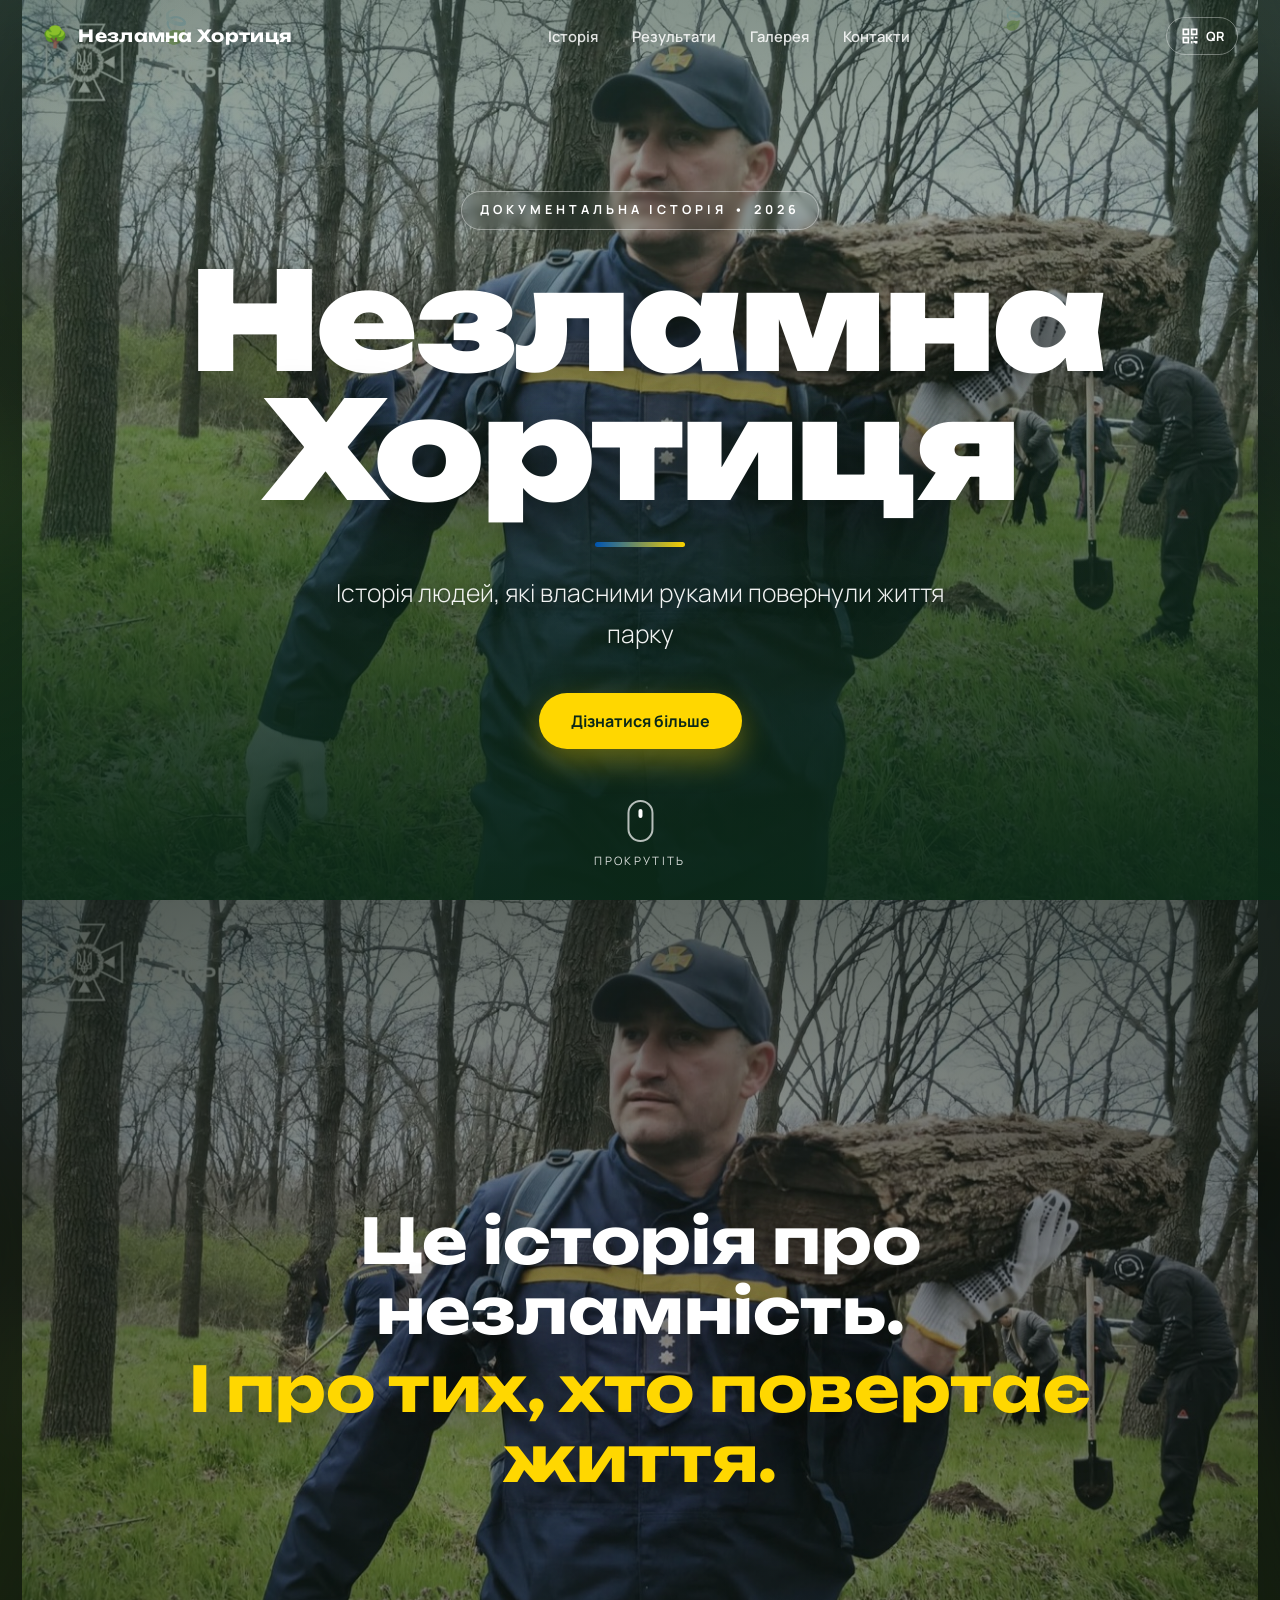
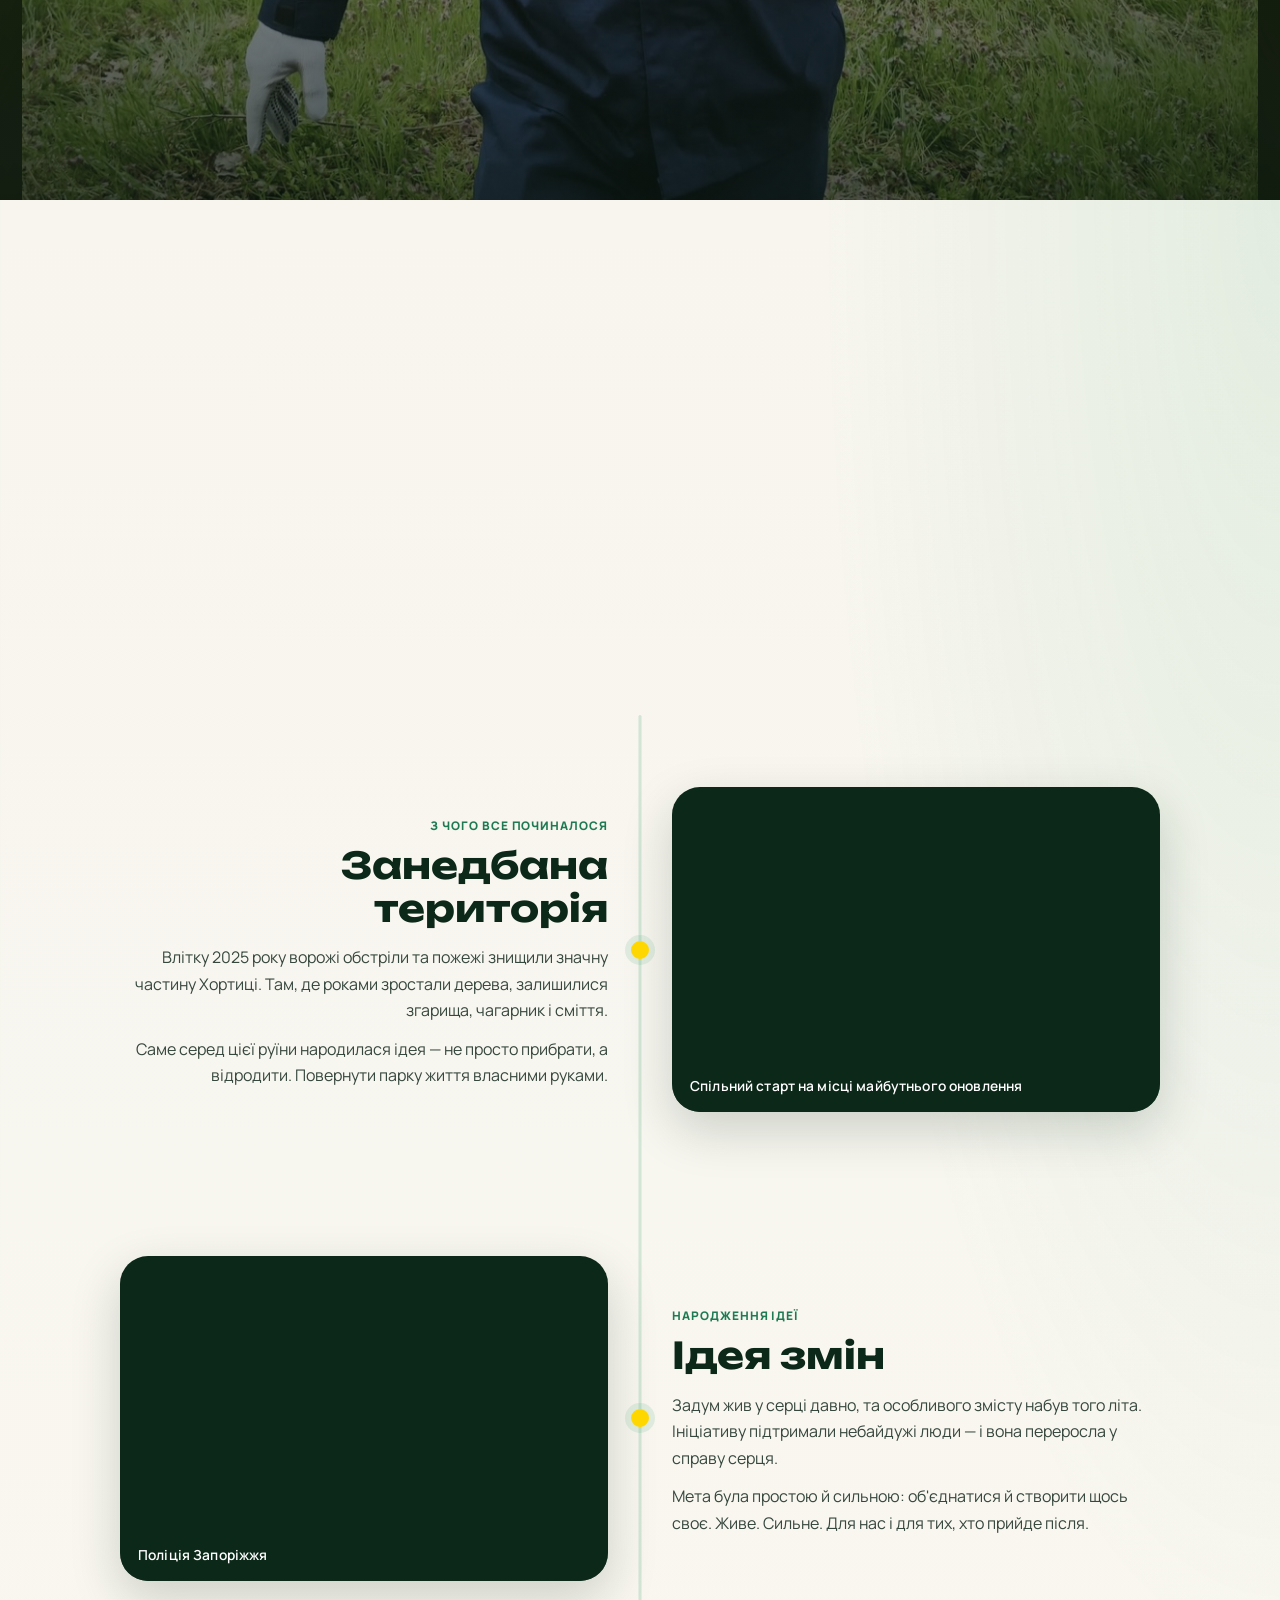
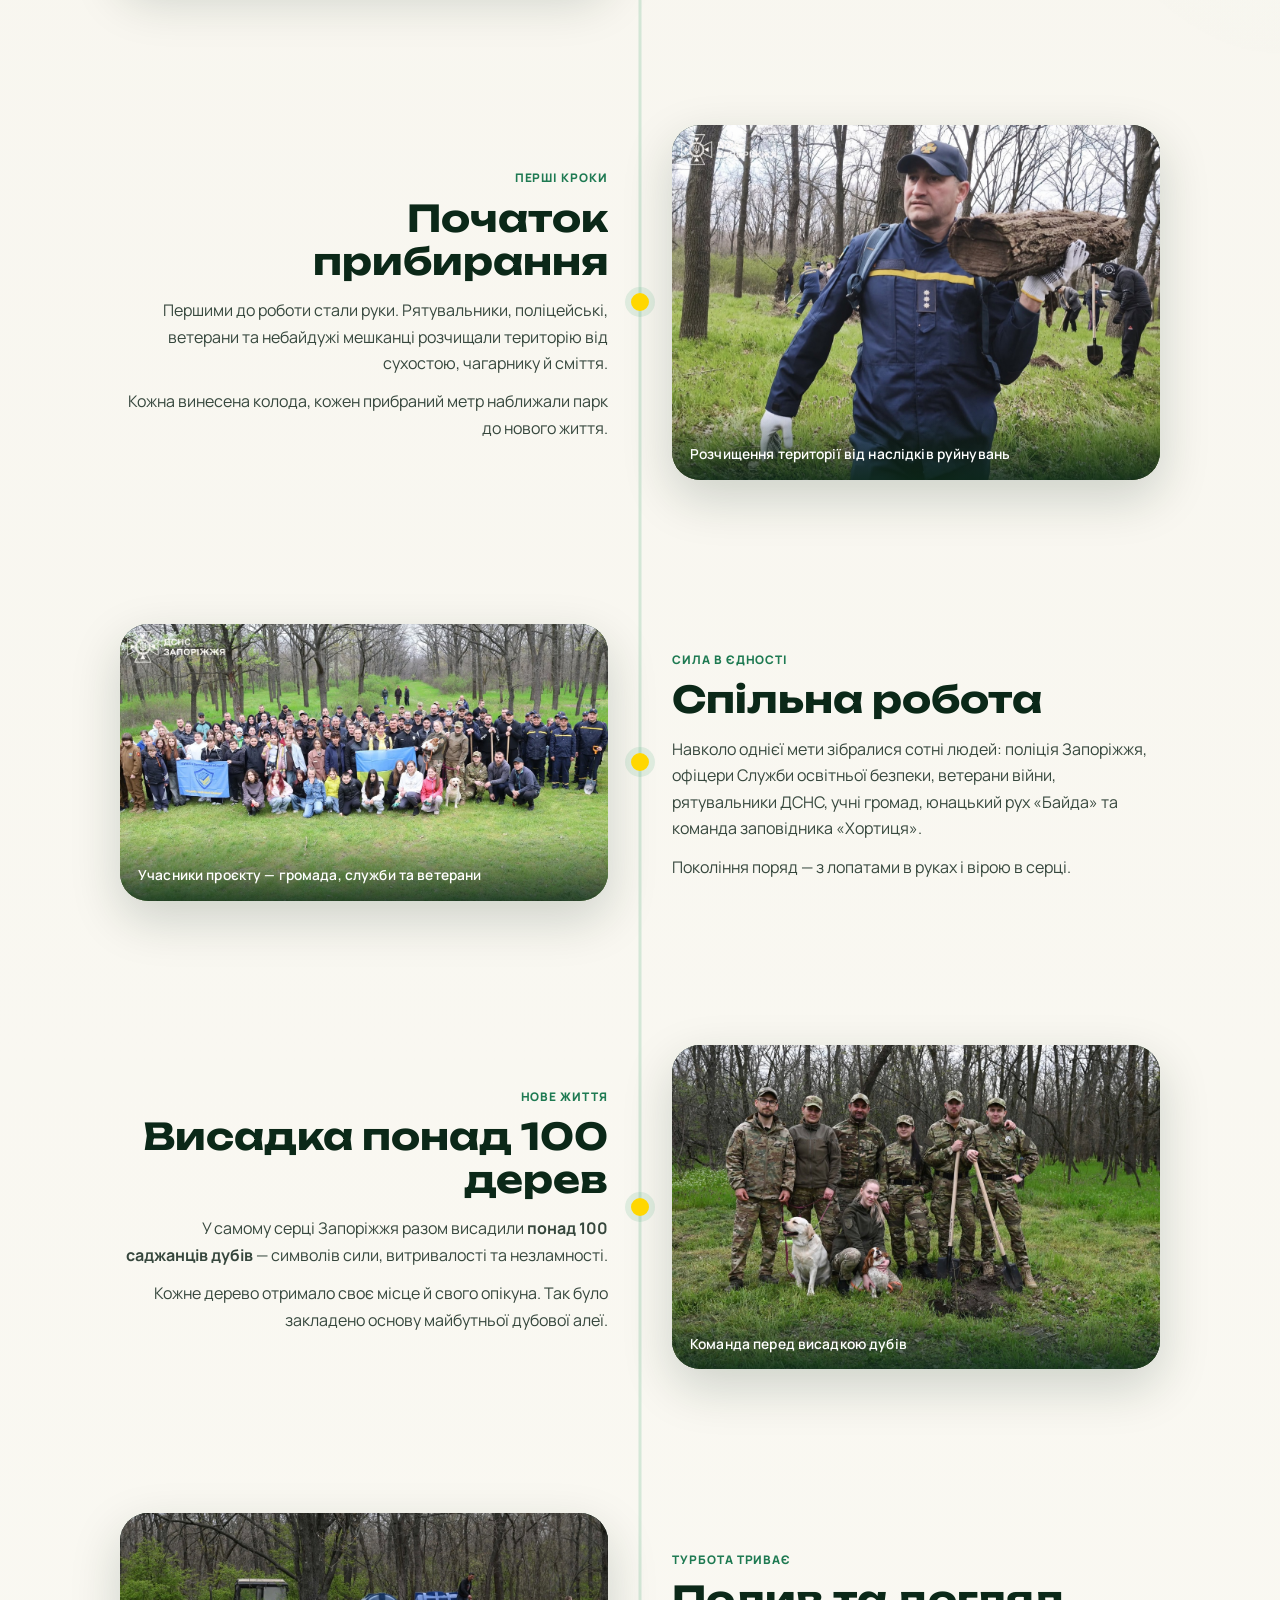
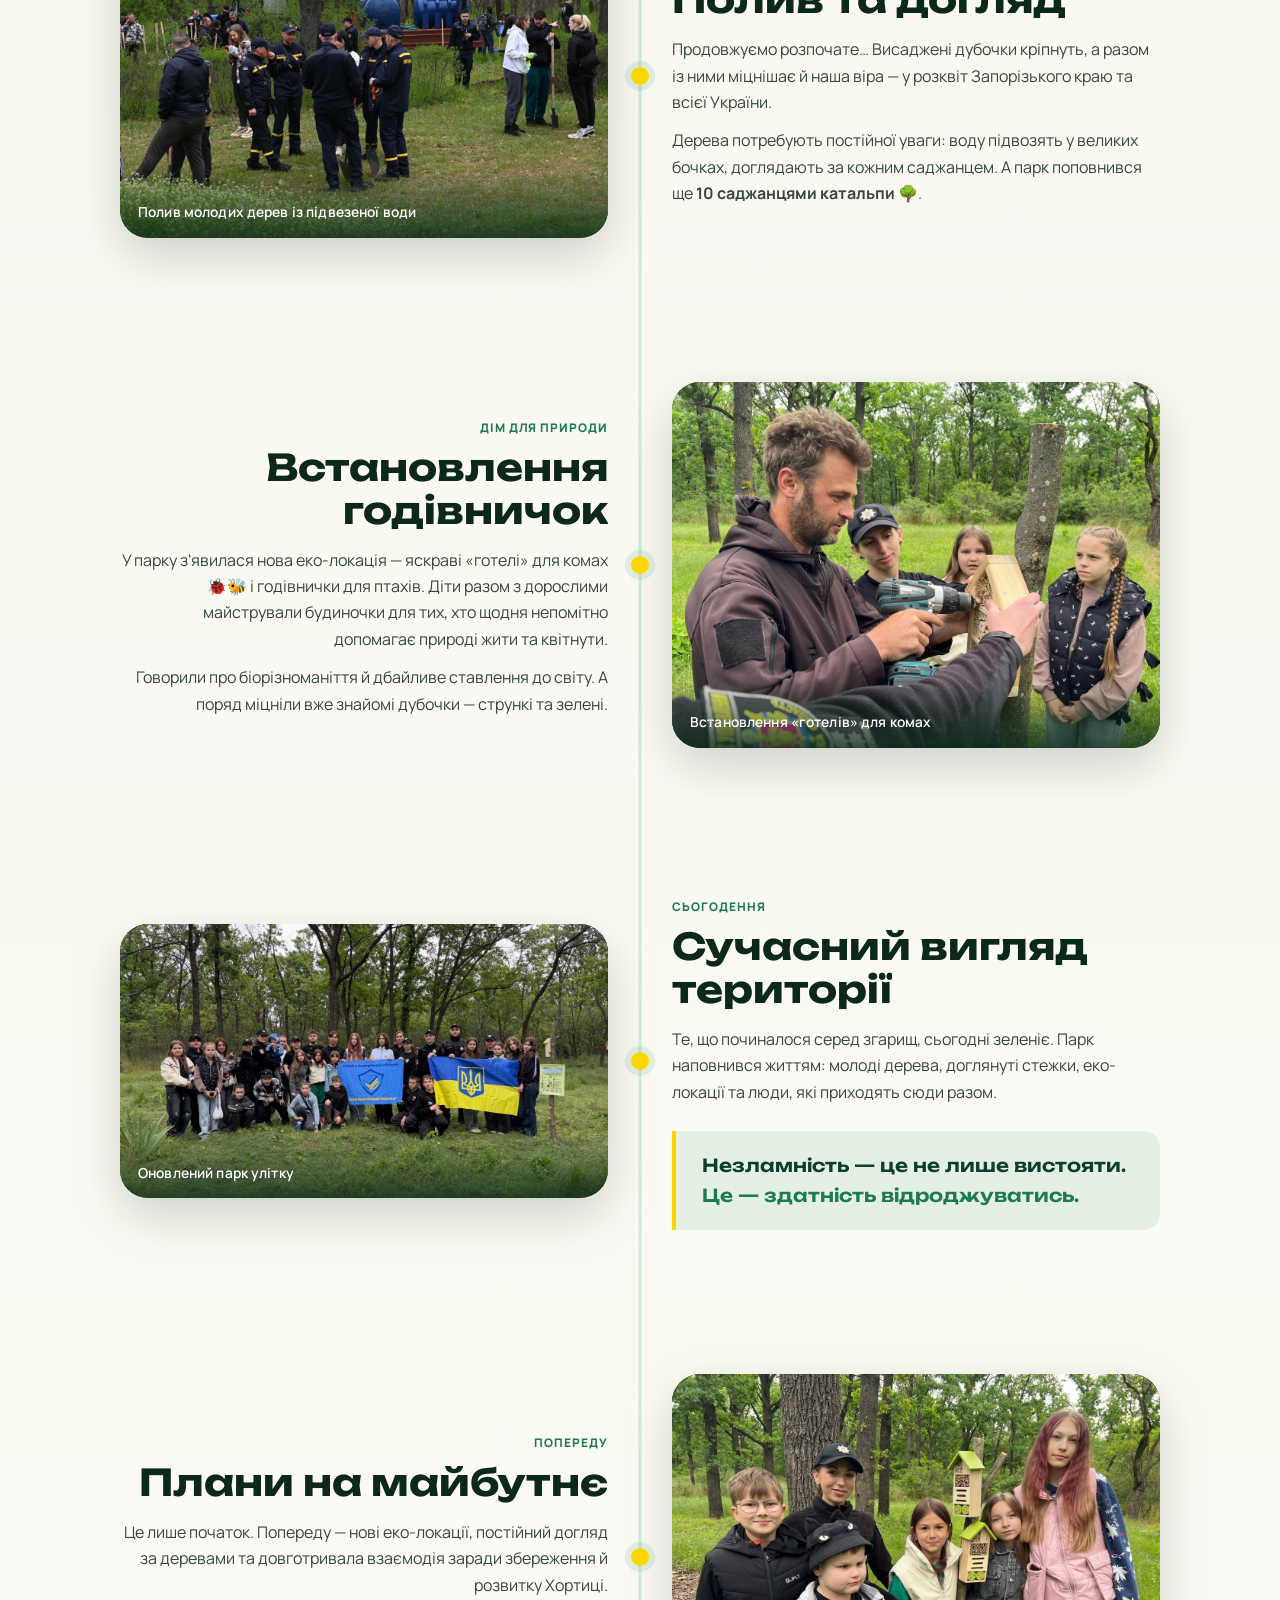
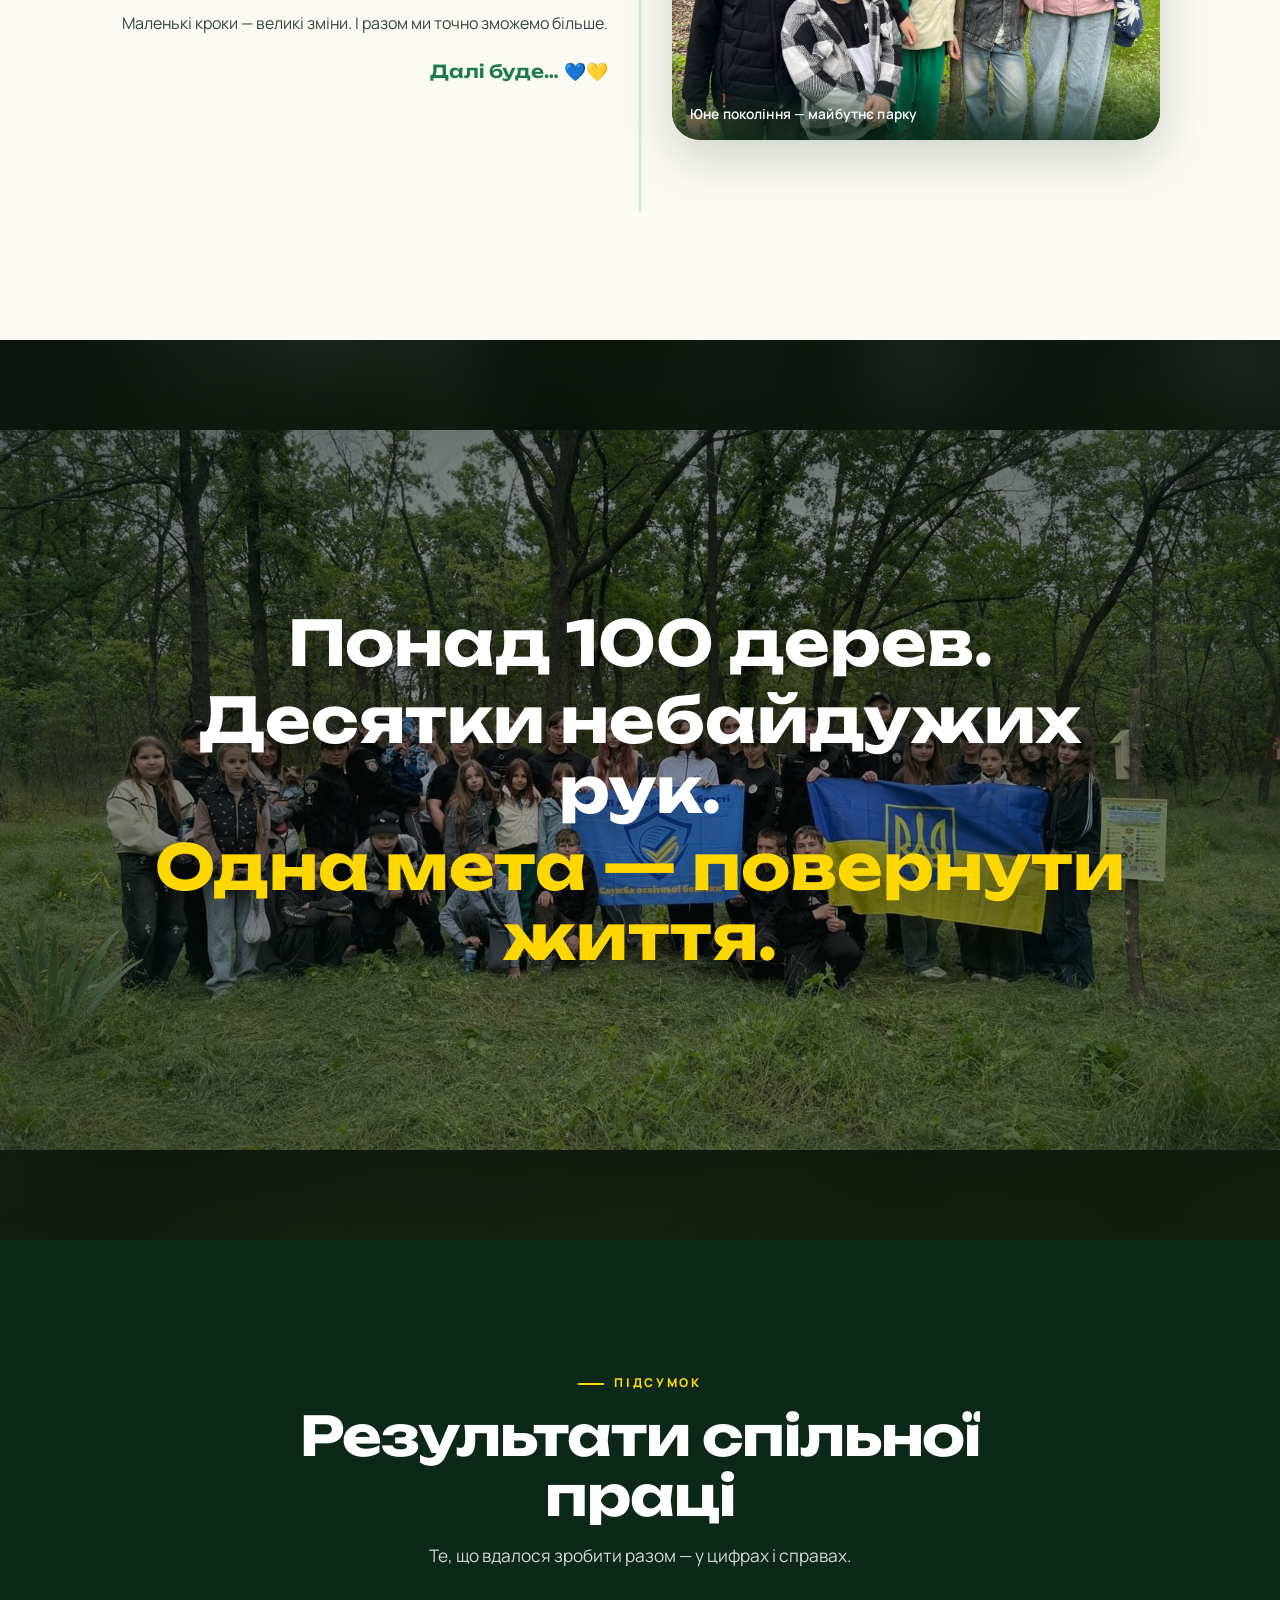
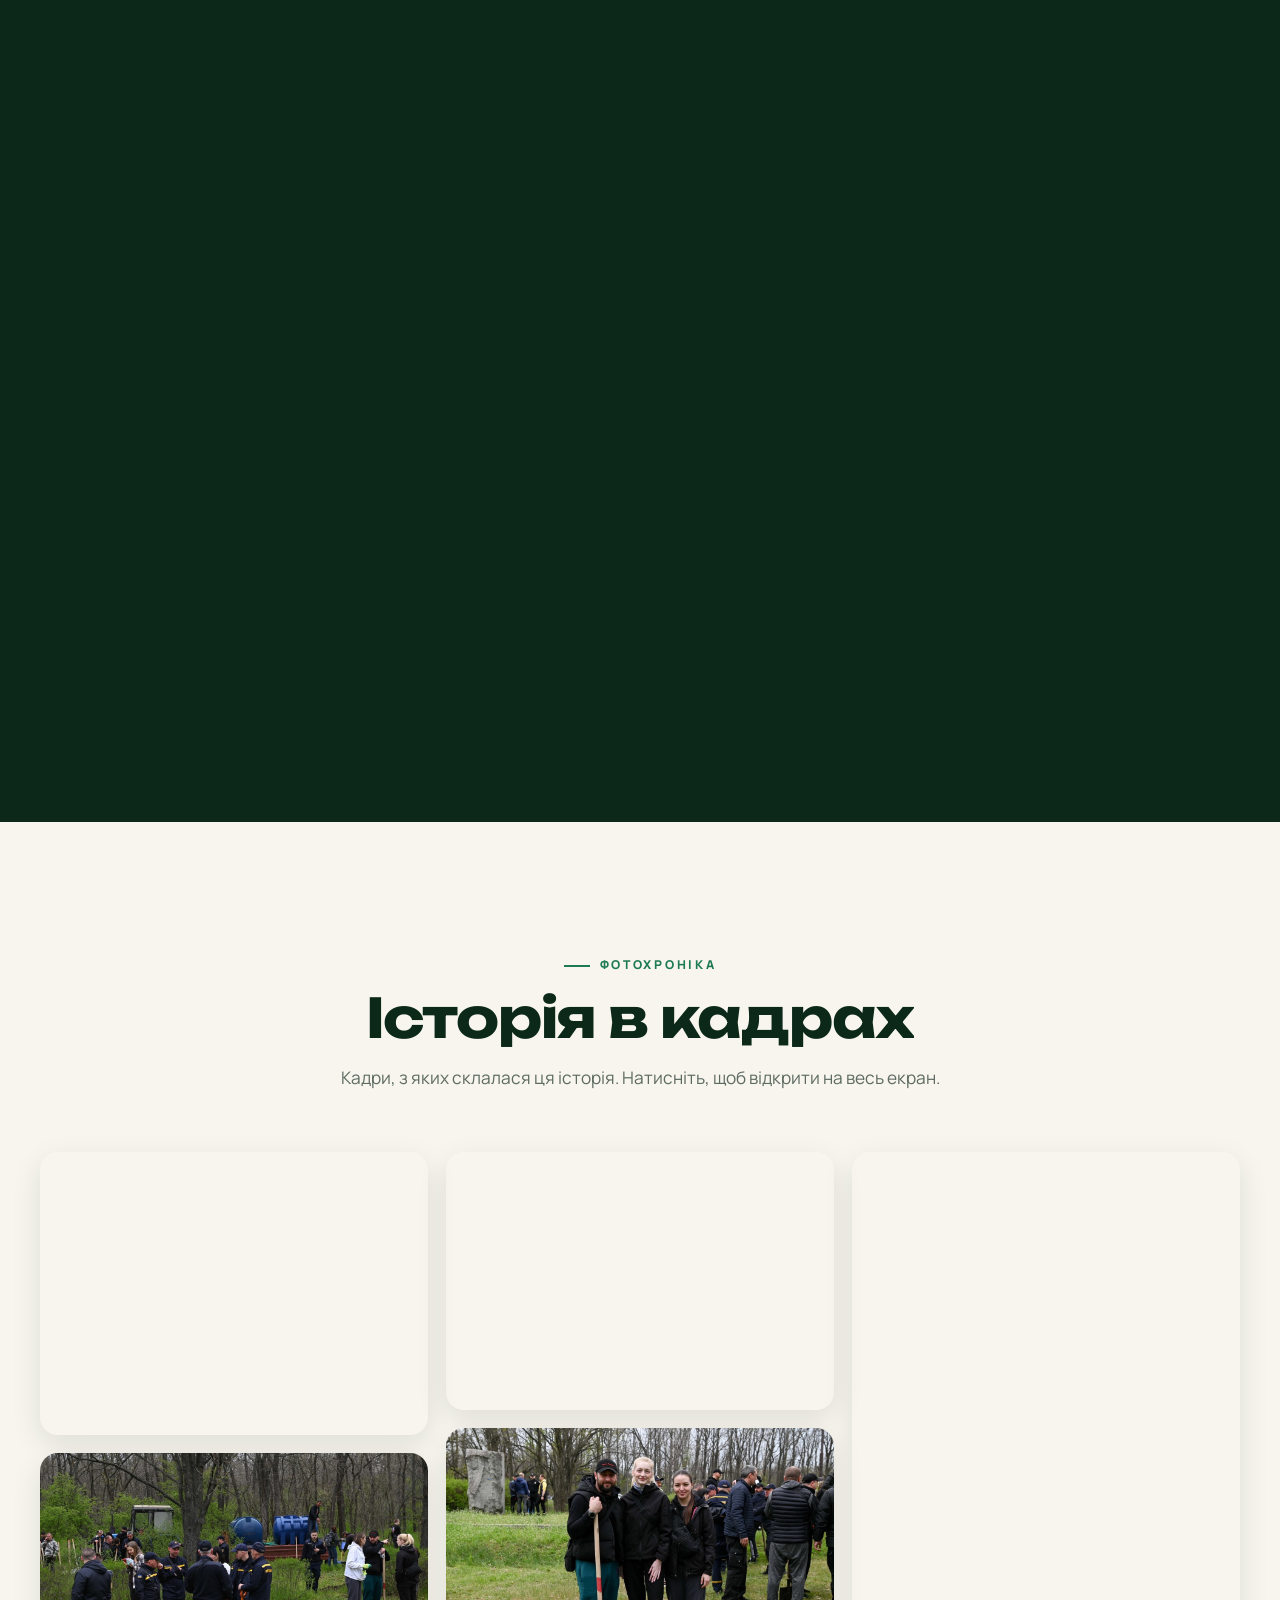
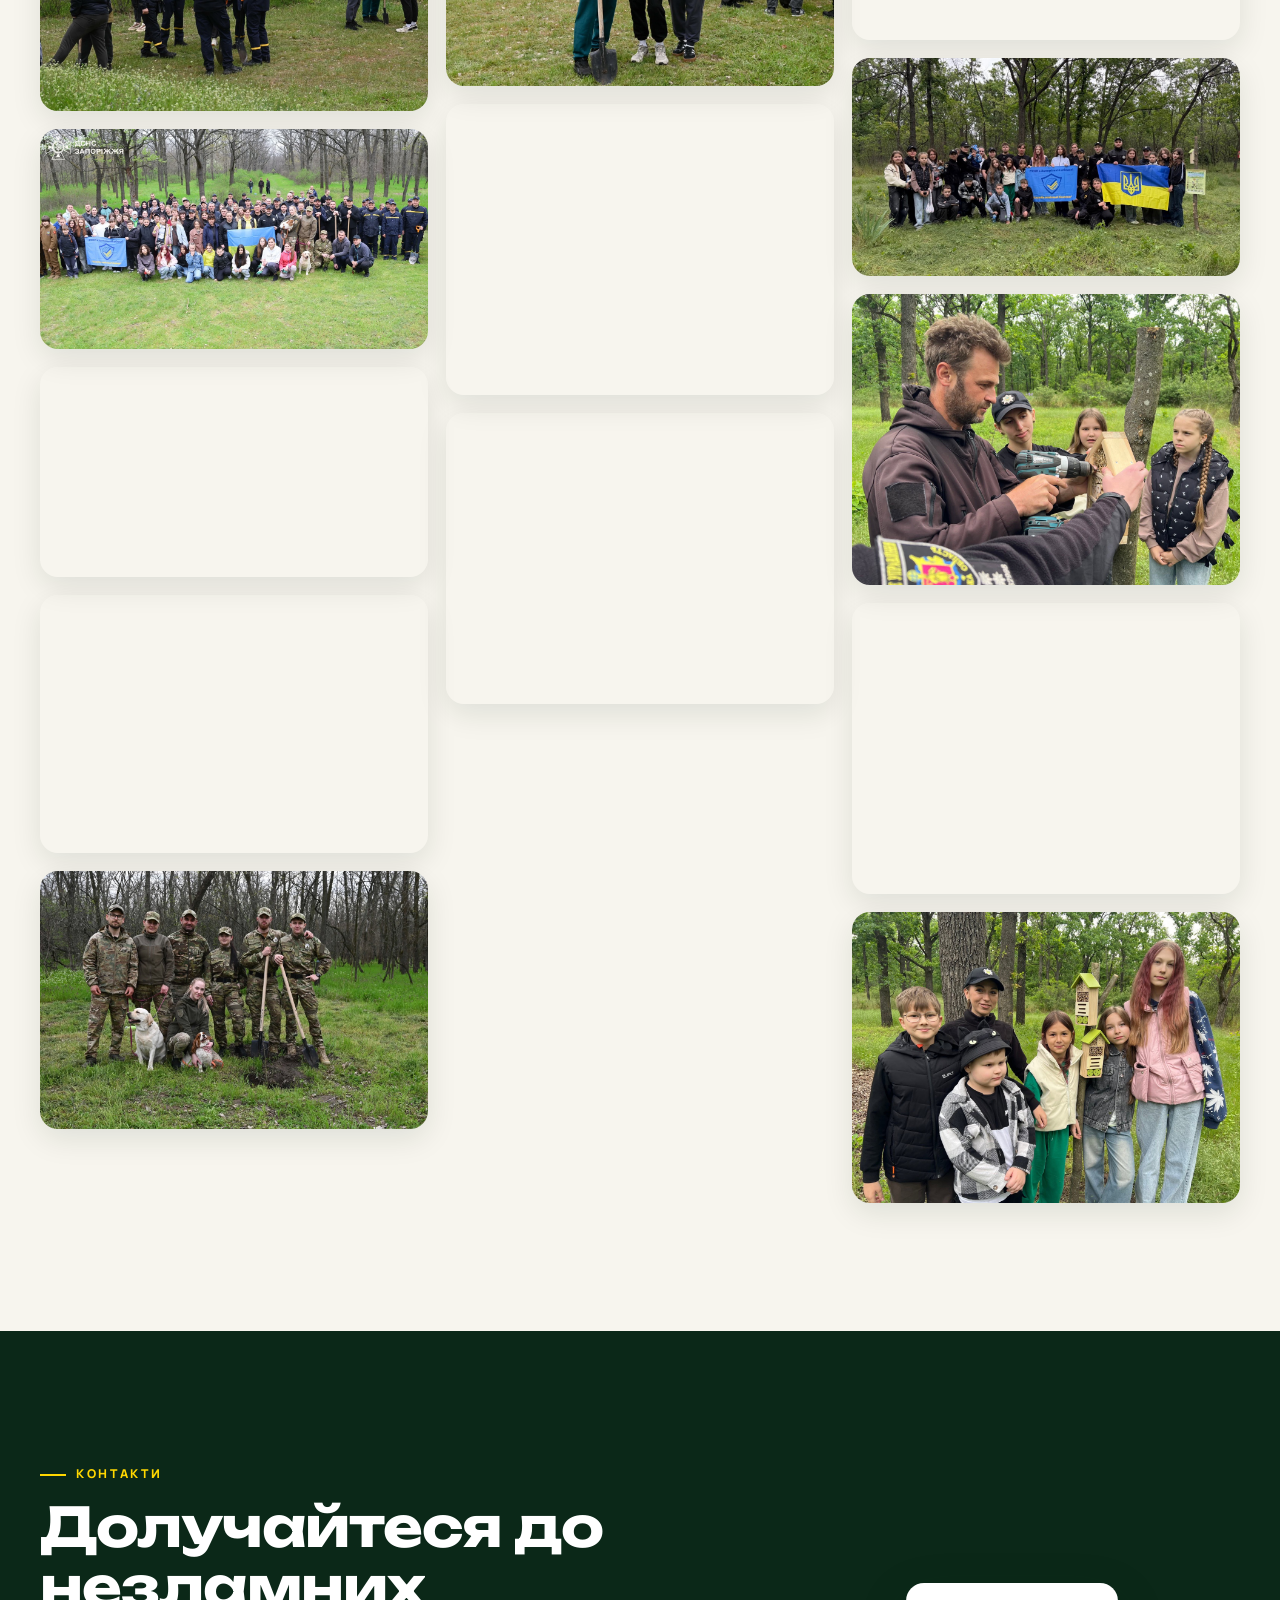
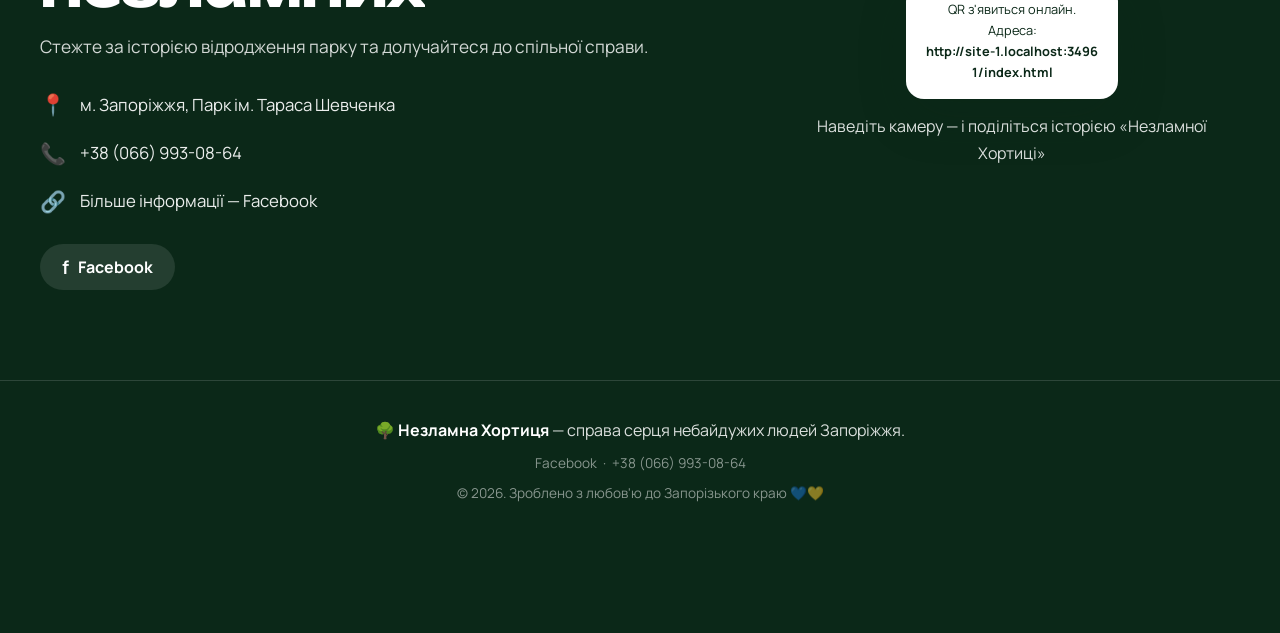
==== commit ea377b2f: "fix(mobile): full uncropped photos (hero/scenes/chapters), lighter hero overlay, smoother init" ====
--- a/index.html
+++ b/index.html
@@ -32,7 +32,7 @@
   <link href="https://fonts.googleapis.com/css2?family=Unbounded:wght@400;600;700;900&family=Manrope:wght@300;400;500;600;700;800&display=swap" rel="stylesheet" />
 
   <link rel="preload" as="image" href="images/photos/photo-01.jpg" />
-  <link rel="stylesheet" href="css/style.css" />
+  <link rel="stylesheet" href="css/style.css?v=17" />
   <link rel="icon" href="data:image/svg+xml,<svg xmlns='http://www.w3.org/2000/svg' viewBox='0 0 100 100'><text y='.9em' font-size='90'>🌳</text></svg>" />
 
   <!-- Structured data (SEO) -->
@@ -463,6 +463,6 @@
   <script src="https://cdnjs.cloudflare.com/ajax/libs/gsap/3.12.5/gsap.min.js"></script>
   <script src="https://cdnjs.cloudflare.com/ajax/libs/gsap/3.12.5/ScrollTrigger.min.js"></script>
   <script src="https://unpkg.com/lenis@1.1.14/dist/lenis.min.js"></script>
-  <script src="js/main.js"></script>
+  <script src="js/main.js?v=17"></script>
 </body>
 </html>
--- a/css/style.css
+++ b/css/style.css
@@ -353,22 +353,38 @@
   .contacts__grid{grid-template-columns:1fr}
   .results,.kpis{grid-template-columns:1fr}
   .masonry{column-count:1}
-  .hero{min-height:90svh}
+  .hero{min-height:90svh;padding:104px 18px 72px}
   /* документальні глави — одна колонка, хребет ліворуч */
-  .story{padding-left:34px}
-  .story__spine{left:8px;transform:none}
-  .chapter{grid-template-columns:1fr;gap:18px;padding-block:34px}
+  .story{padding-left:30px}
+  .story__spine{left:7px;transform:none}
+  .chapter{grid-template-columns:1fr;gap:16px;padding-block:30px}
   .chapter:nth-child(even) .chapter__media{order:0}
   .chapter:nth-child(even) .chapter__text{order:0;text-align:left}
-  .chapter::before{left:-26px;top:38px}
+  .chapter::before{left:-23px;top:34px;width:14px;height:14px;border-width:3px}
+  /* Глави: фото ПОВНІСТЮ, у натуральних пропорціях — без обрізки і без смуг-рамок.
+     Кадр займає всю ширину колонки, висота — за самим фото. */
+  .chapter__media{background:#0b2818;border-radius:var(--radius)}
+  .chapter__media img{width:100%;height:auto;display:block;max-height:84svh;object-fit:contain}
+  .chapter__caption{padding:24px 14px 12px;font-size:.8rem}
+  .chapter__text h3{font-size:clamp(1.45rem,6.5vw,1.9rem)}
+  .chapter__text p{font-size:.96rem;line-height:1.6}
+  .chapter__step{font-size:.68rem}
   .roadmap a{font-size:.8rem;padding:8px 13px}
-  /* Hero та кіно-сцени: фото заповнює екран (без порожніх смуг) */
-  .hero__slide-img{object-fit:cover}
-  .climax__bg img{object-fit:cover}
-  .hero__title{font-size:clamp(2.7rem,12.5vw,3.6rem)}
-  .hero__subtitle{font-size:1.02rem}
-  .climax{height:90svh;min-height:480px}
+  /* Hero та кіно-сцени: фото показуємо ПОВНІСТЮ (contain), тло — розмита підкладка.
+     Жодної обрізки слайдів. Підкладку робимо світлішою, а оверлей — легшим,
+     щоб саме фото було добре видно (а не суцільний темний фон). */
+  .hero__slide-bg{filter:blur(30px) brightness(.62) saturate(1.15)}
+  .hero__overlay{background:
+    radial-gradient(125% 80% at 50% 16%, transparent 42%, rgba(11,40,24,.42) 100%),
+    linear-gradient(180deg, rgba(11,40,24,.46) 0%, rgba(11,40,24,.18) 42%, rgba(11,40,24,.86) 100%)}
+  .hero{min-height:86svh}
+  .hero__title{font-size:clamp(2.6rem,12vw,3.4rem)}
+  .hero__title::after{width:64px;height:4px;margin-top:20px}
+  .hero__subtitle{font-size:1rem;margin:20px auto 30px}
+  .hero__kicker{font-size:.66rem;letter-spacing:.22em;padding:7px 14px;margin-bottom:20px}
+  .climax{height:88svh;min-height:460px}
   .climax__line{font-size:clamp(1.5rem,7vw,2.3rem)}
+  .section__head{margin-bottom:30px}
   /* Навігація: компактний бренд, QR лише іконка, бургер не обрізається */
   .nav{padding:11px 14px}
   .nav__brand{font-size:.88rem;gap:7px}
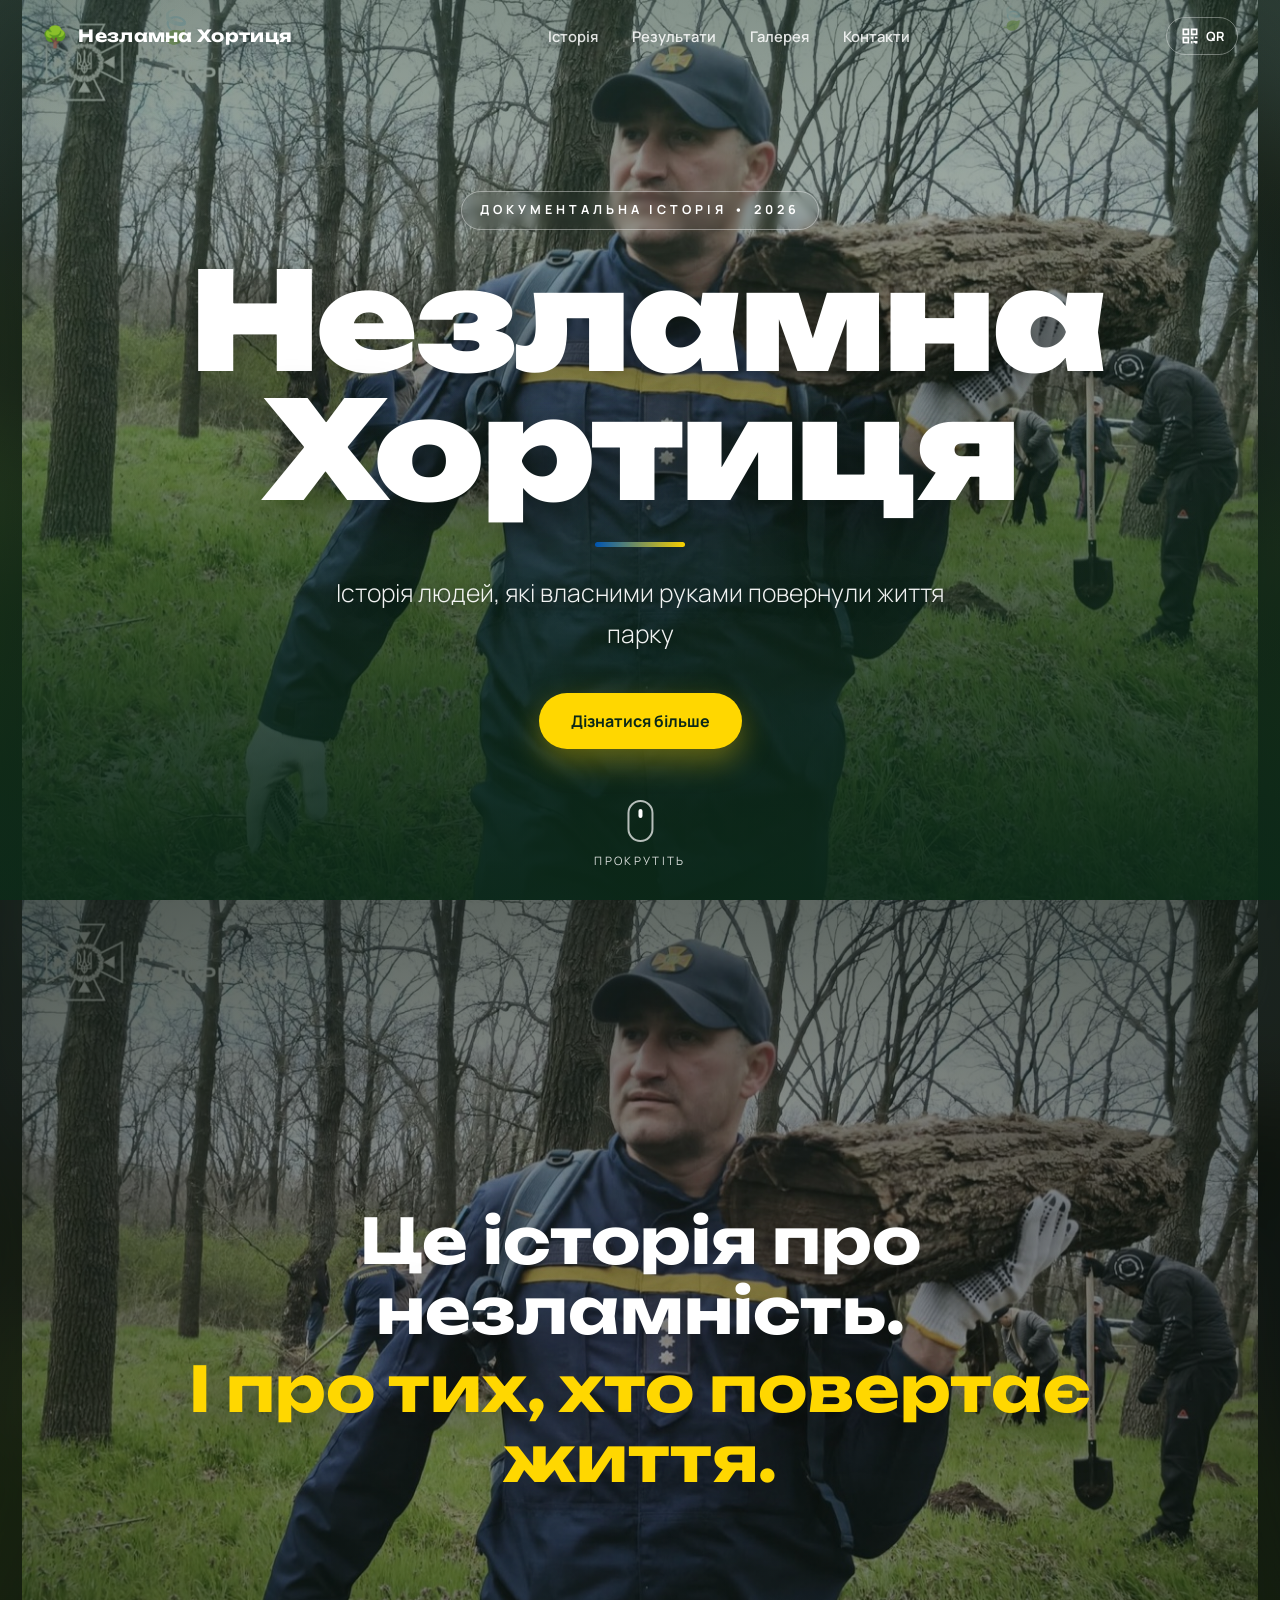
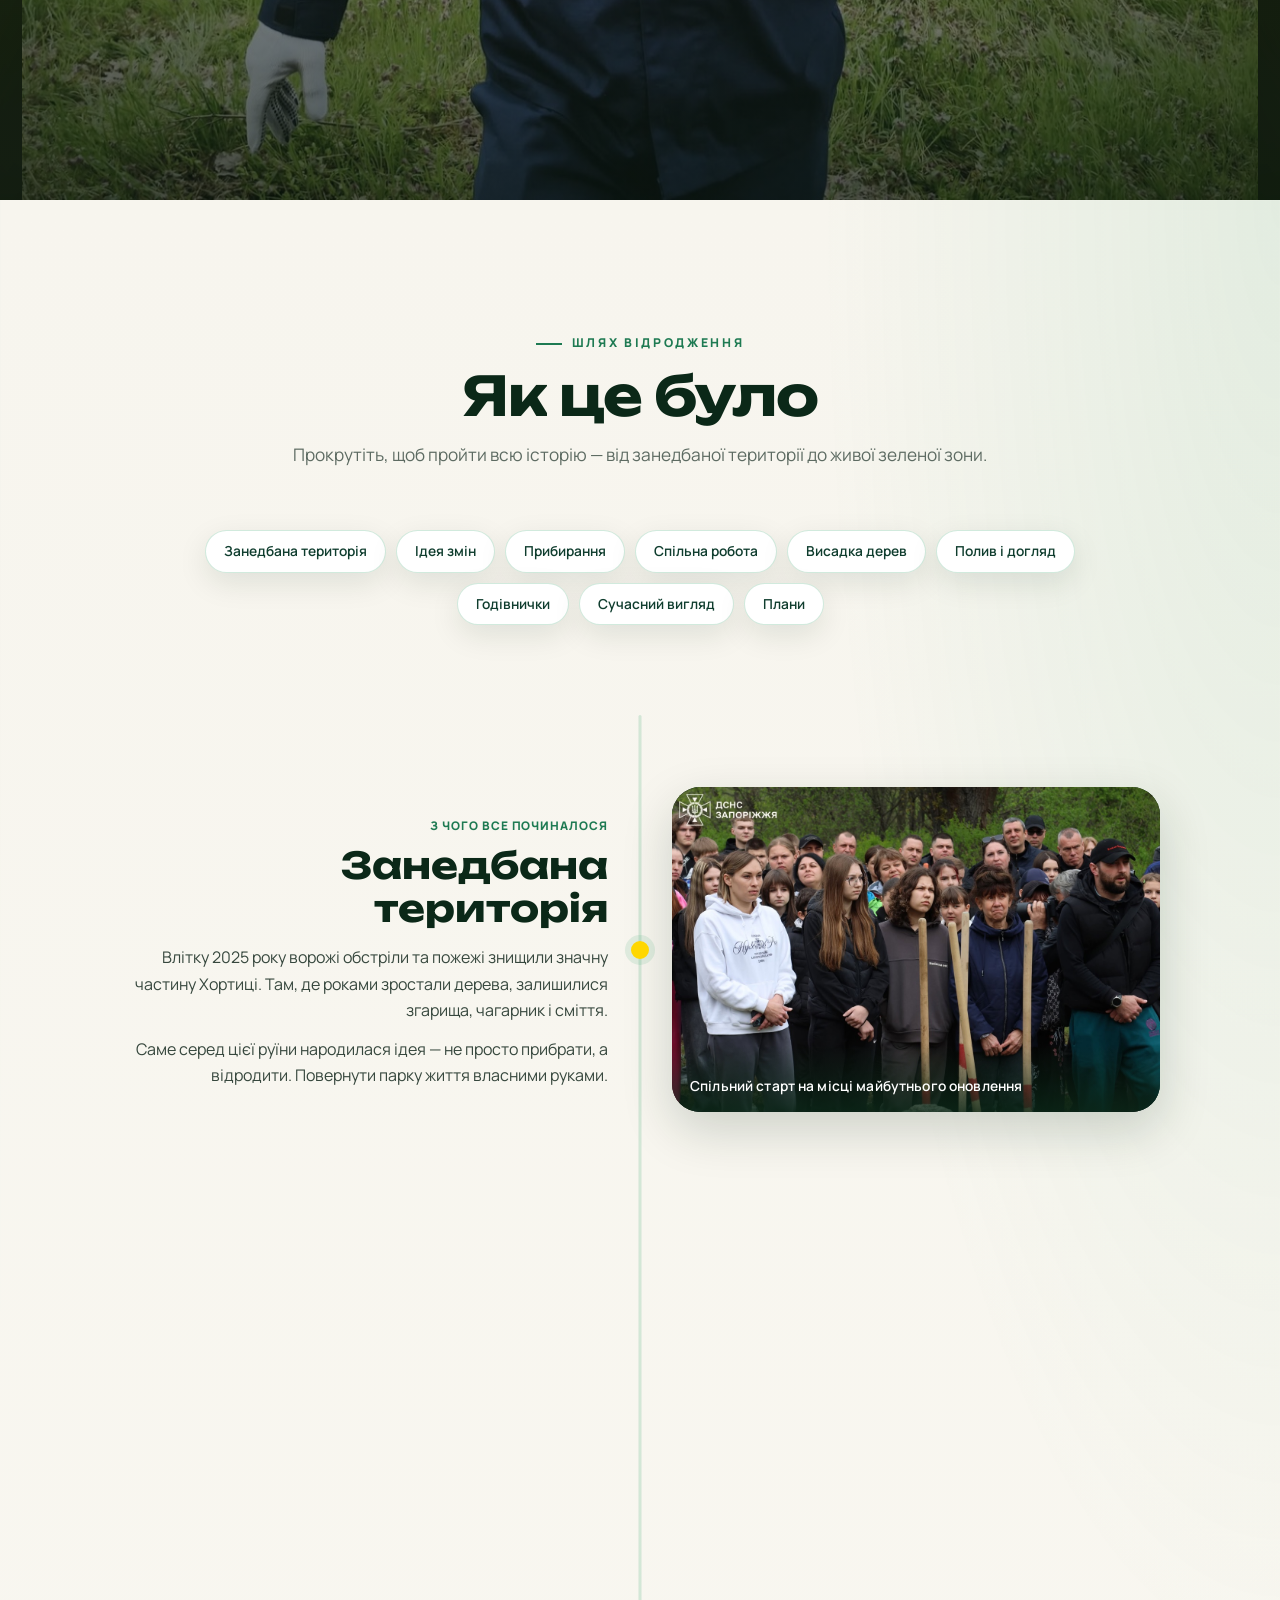
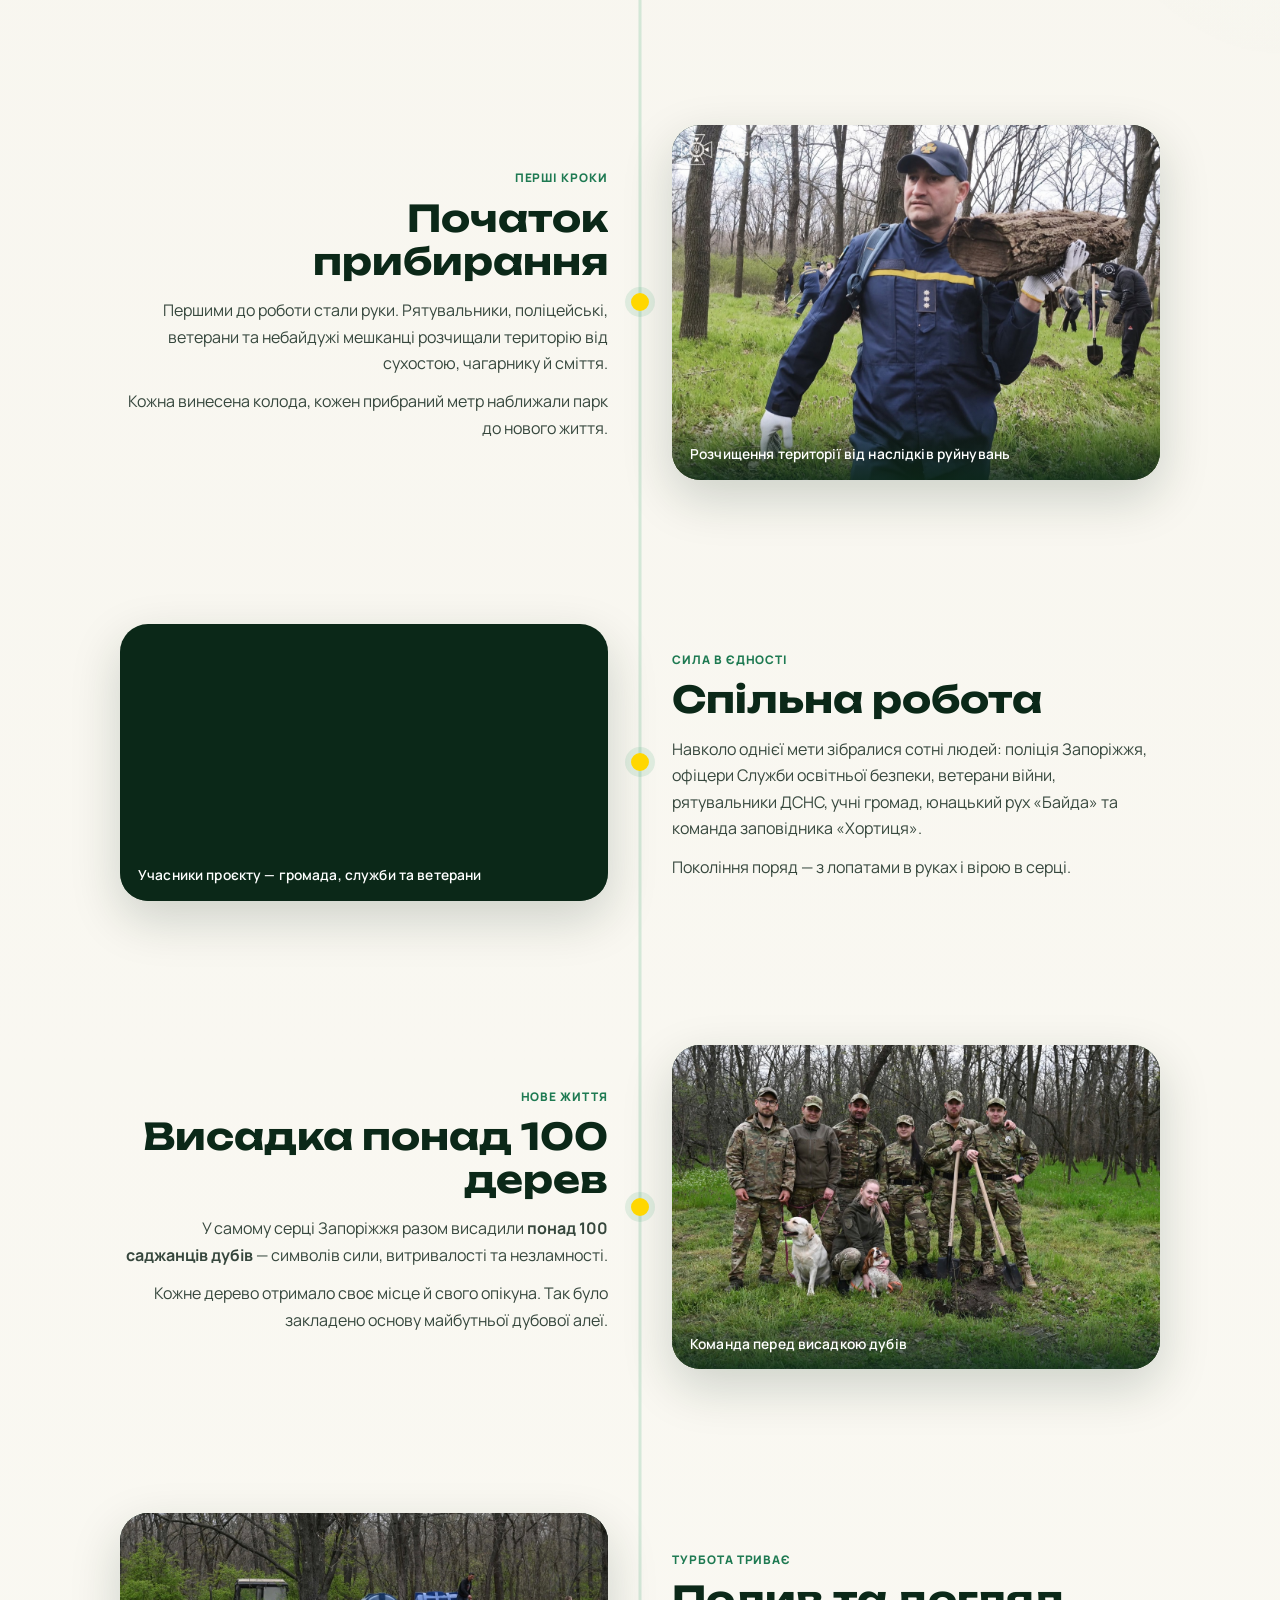
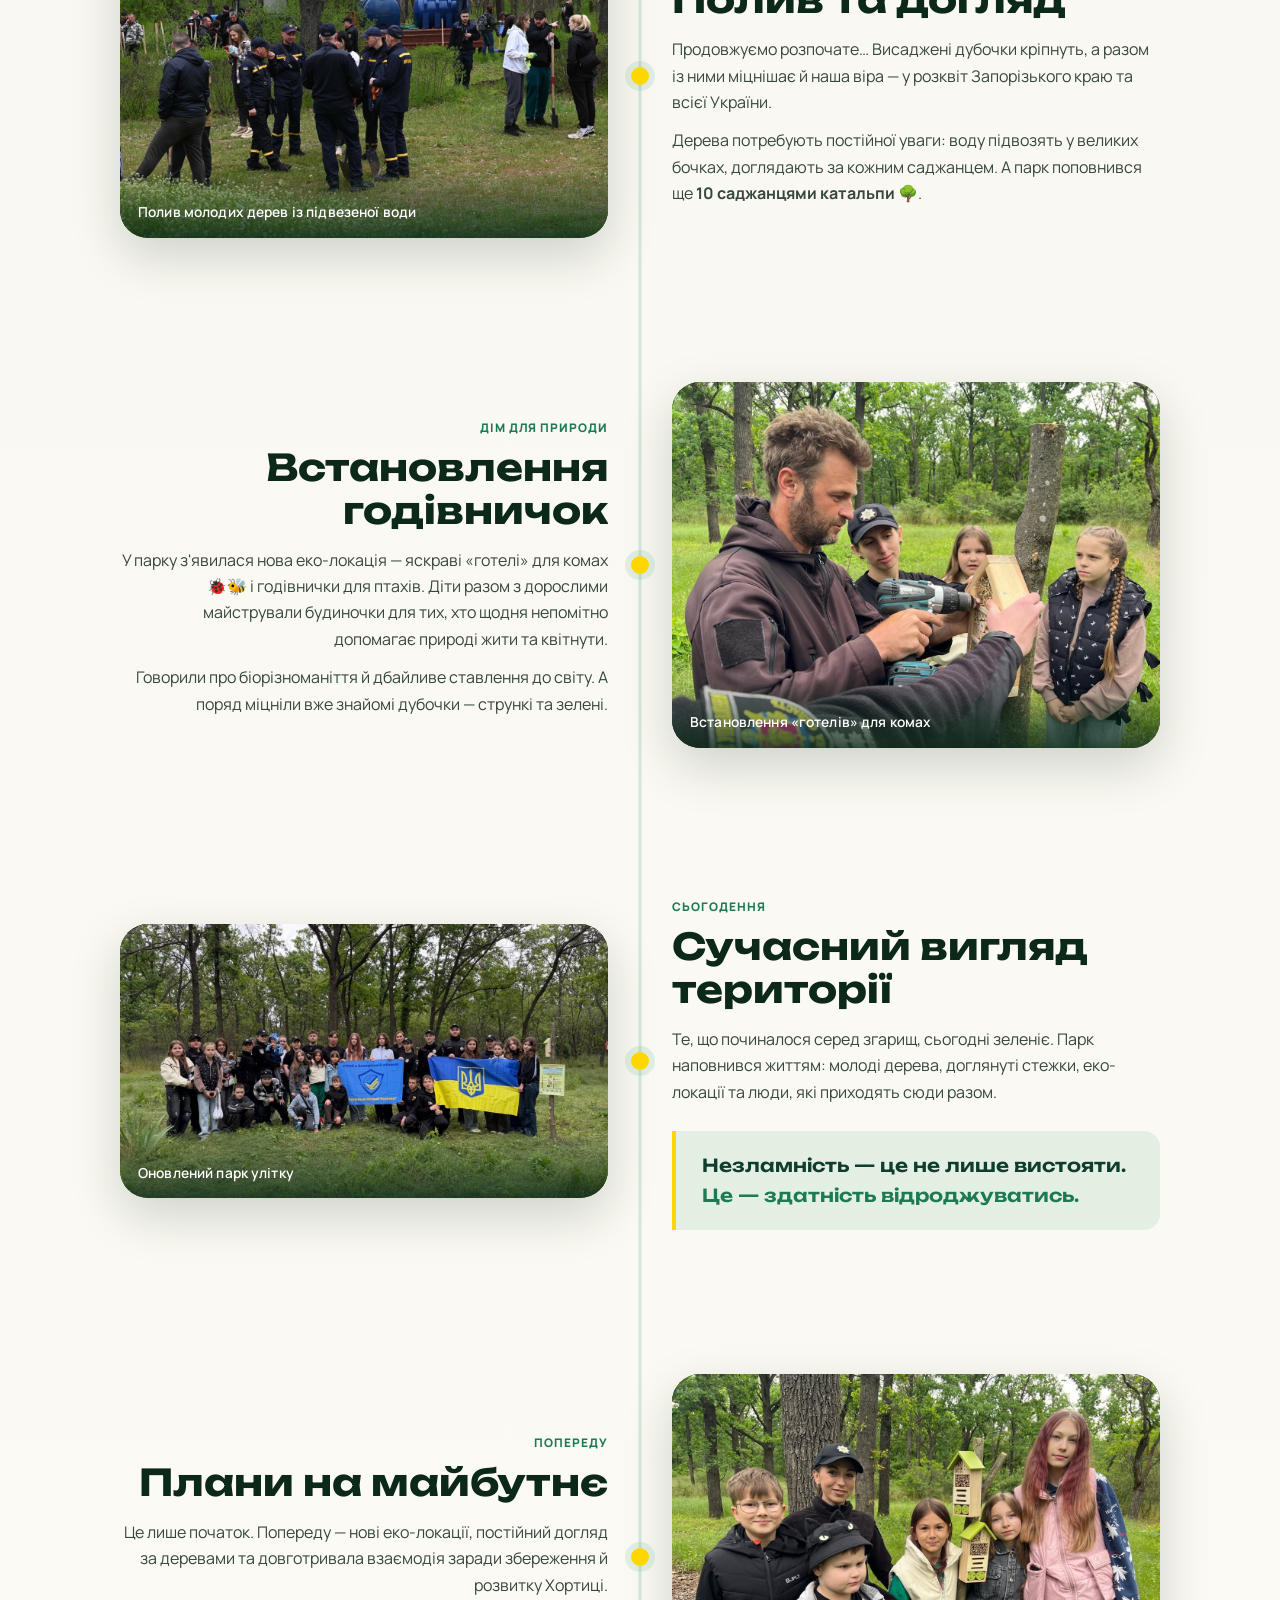
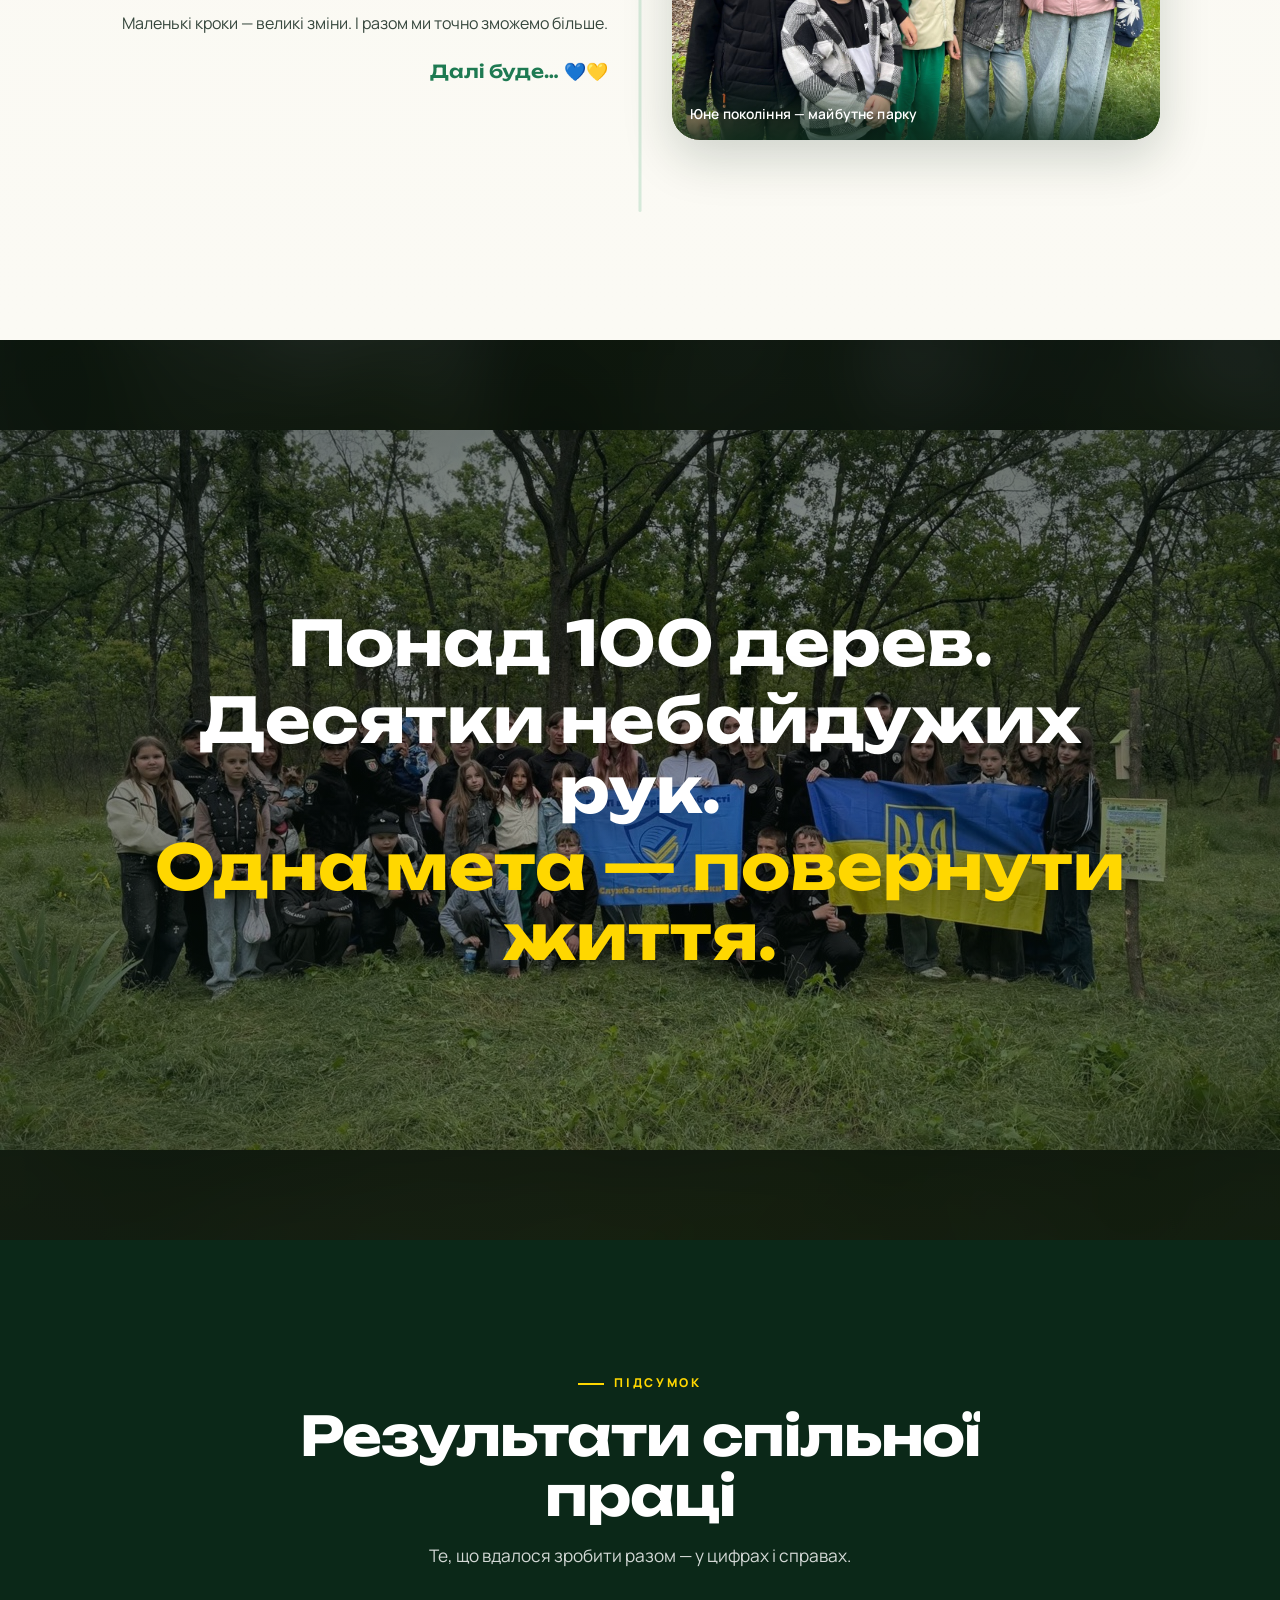
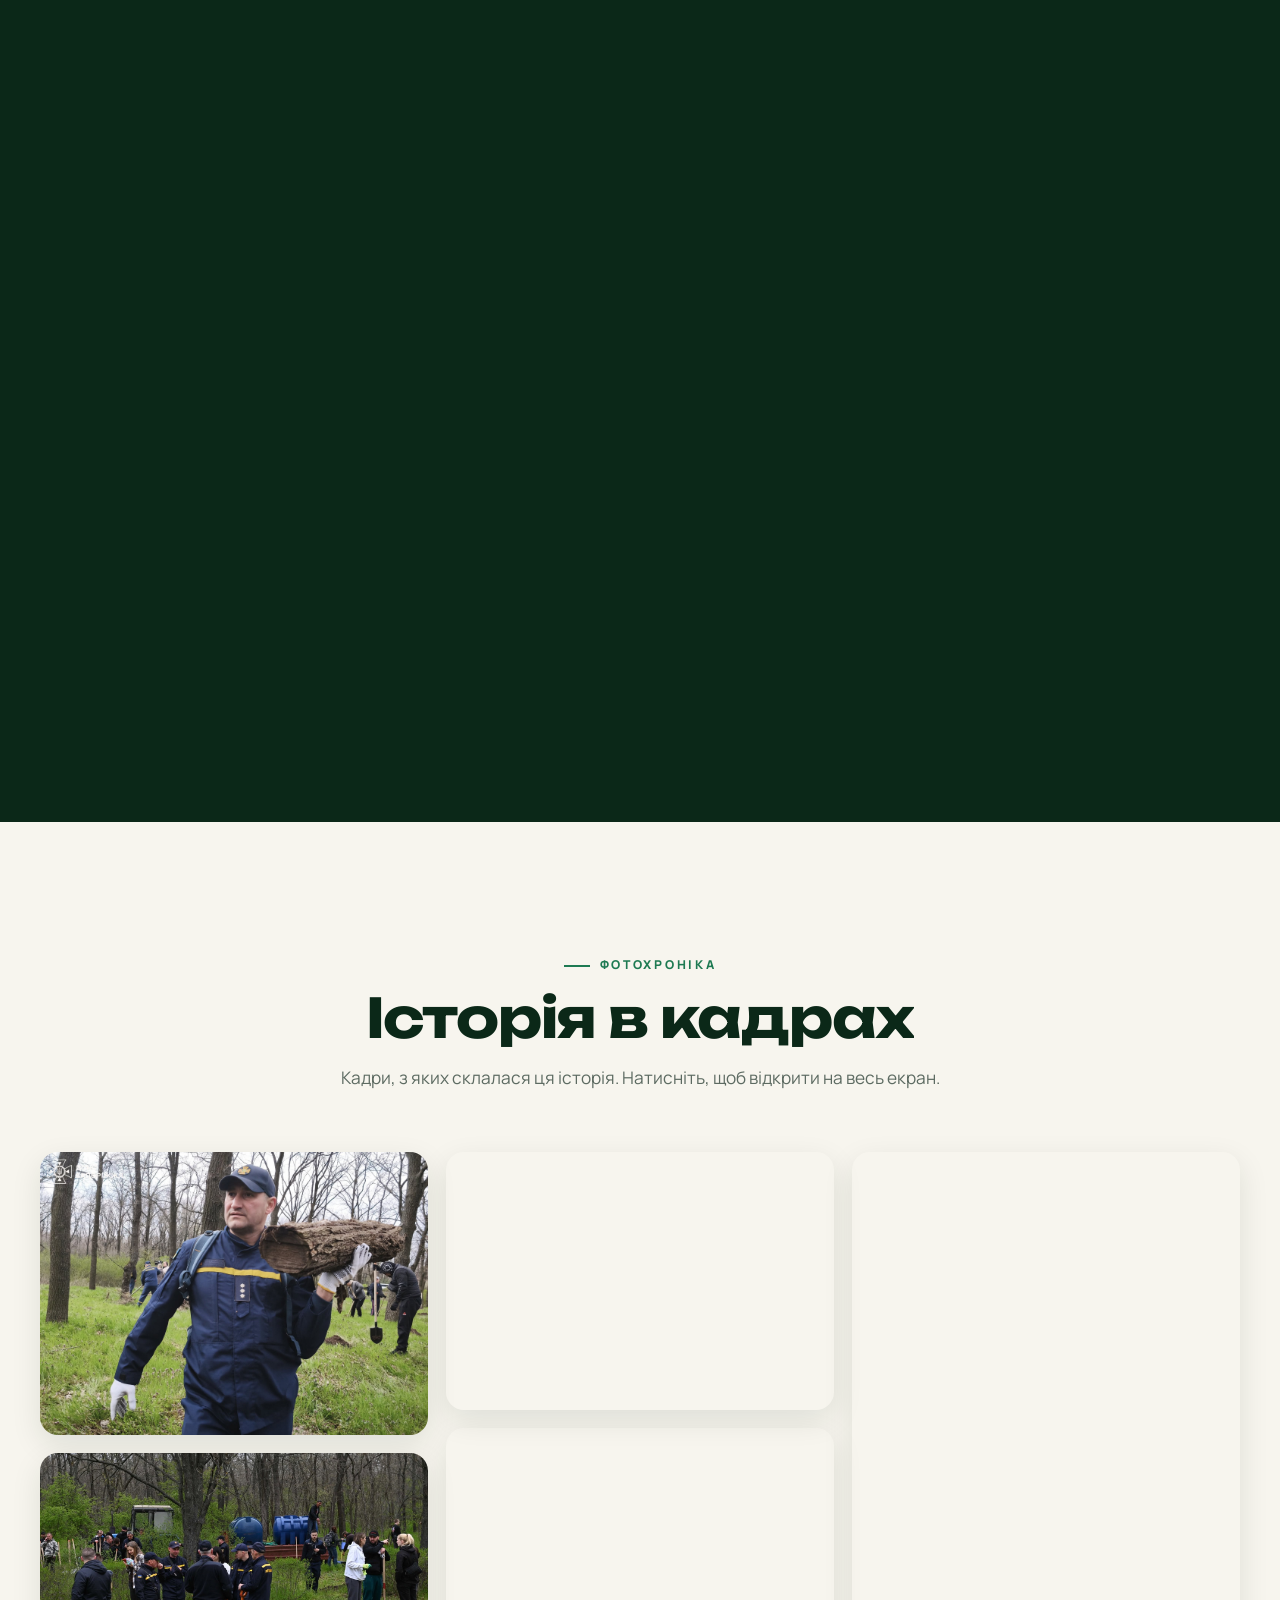
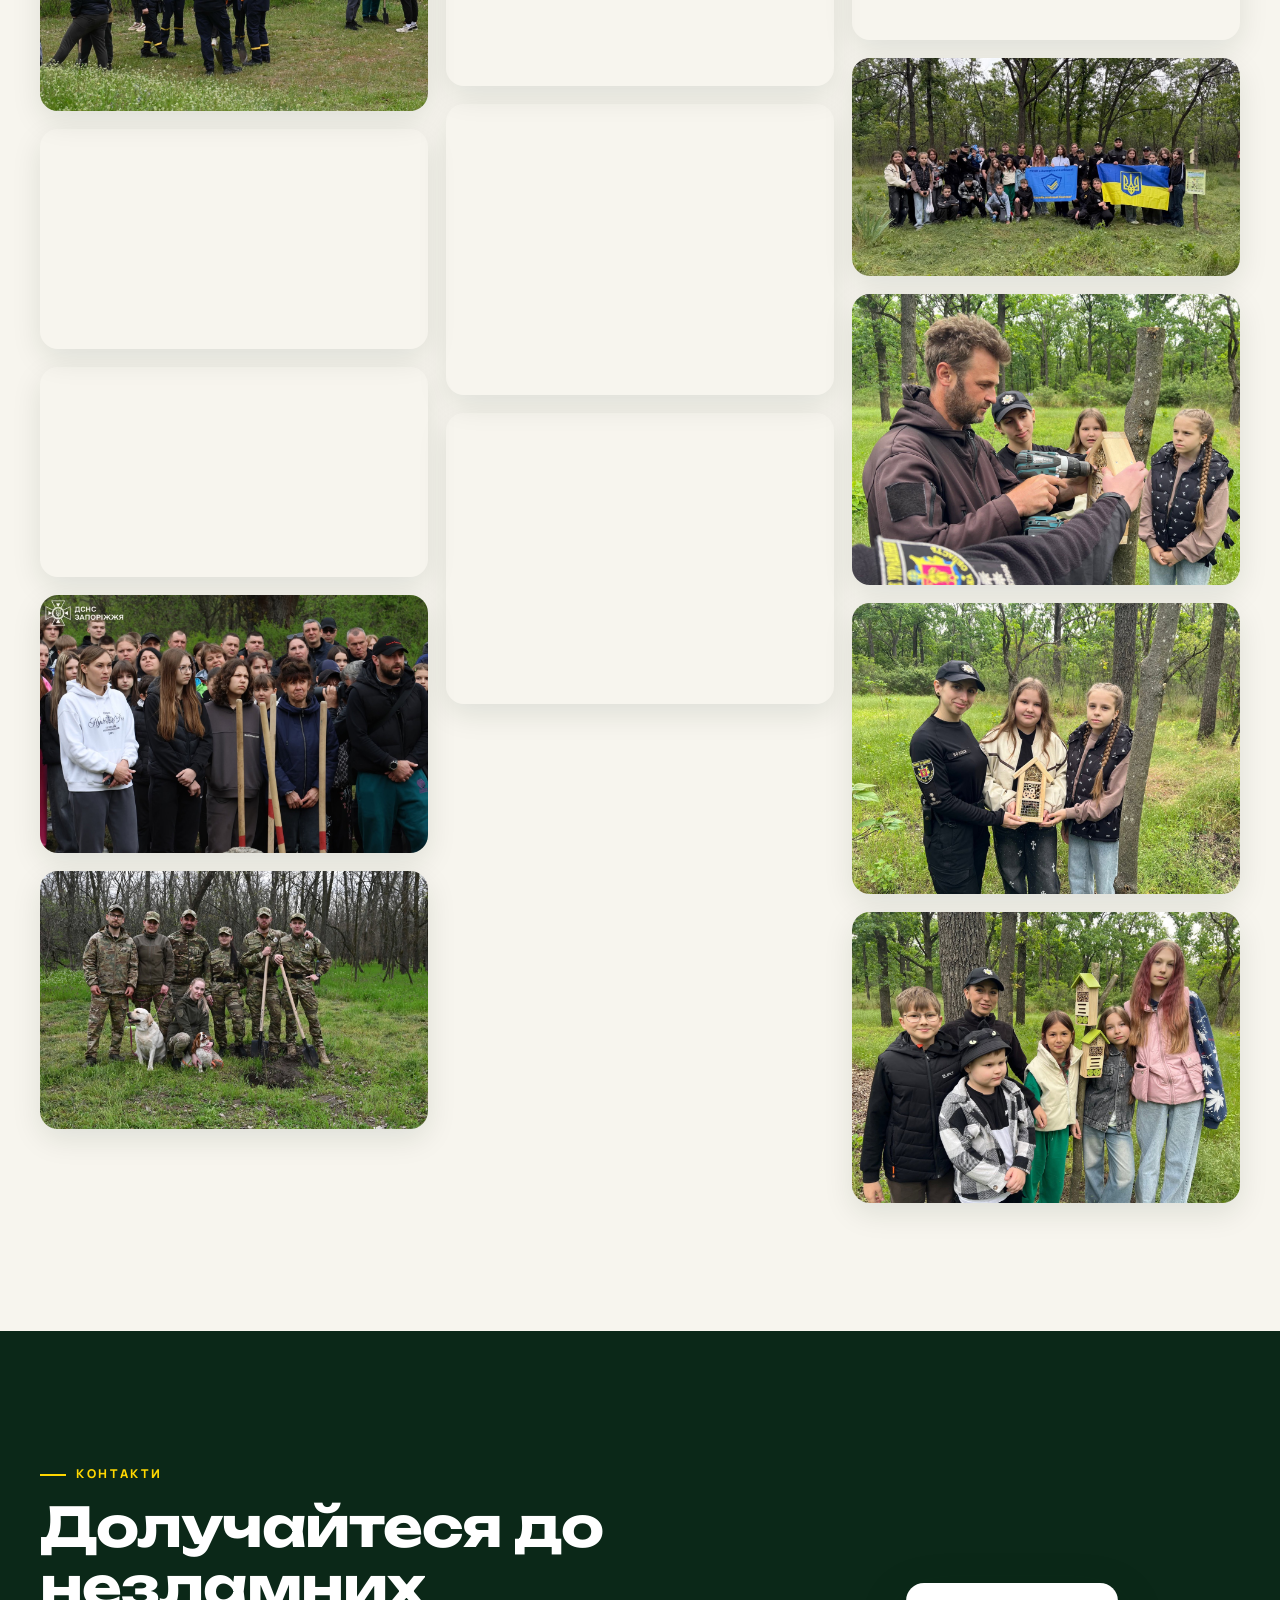
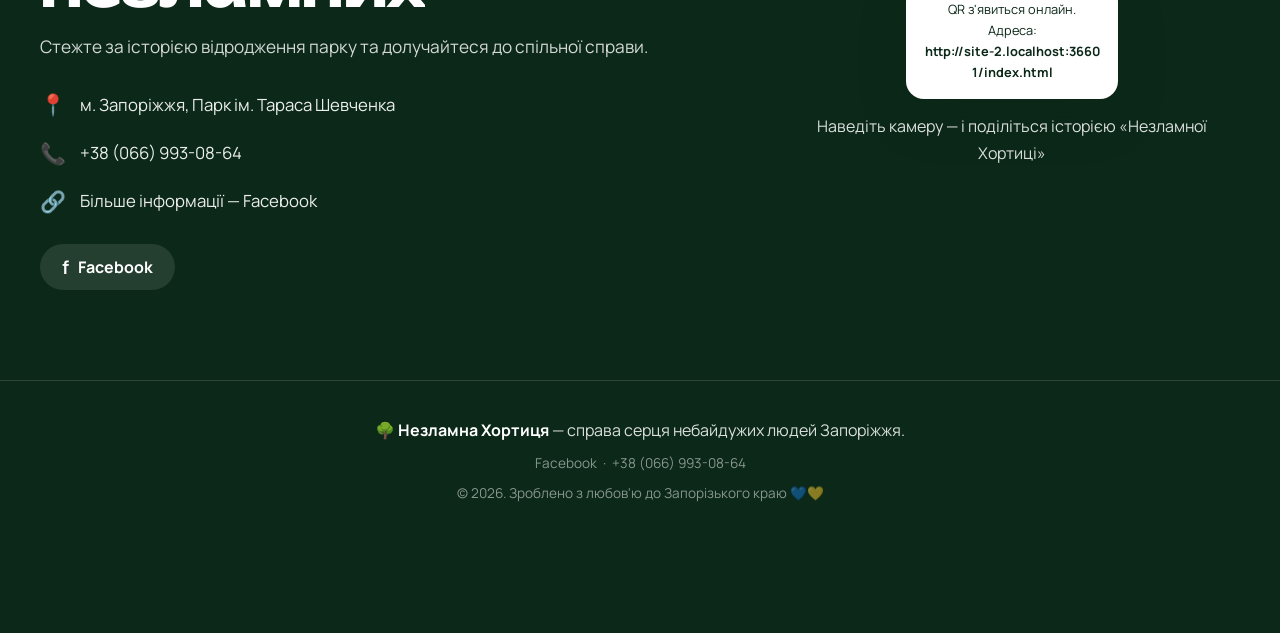
==== commit 370ce5b2: "fix(mobile): full photo on solid dark bg (no blur), readable hero overlay (v18)" ====
--- a/index.html
+++ b/index.html
@@ -32,7 +32,7 @@
   <link href="https://fonts.googleapis.com/css2?family=Unbounded:wght@400;600;700;900&family=Manrope:wght@300;400;500;600;700;800&display=swap" rel="stylesheet" />
 
   <link rel="preload" as="image" href="images/photos/photo-01.jpg" />
-  <link rel="stylesheet" href="css/style.css?v=17" />
+  <link rel="stylesheet" href="css/style.css?v=18" />
   <link rel="icon" href="data:image/svg+xml,<svg xmlns='http://www.w3.org/2000/svg' viewBox='0 0 100 100'><text y='.9em' font-size='90'>🌳</text></svg>" />
 
   <!-- Structured data (SEO) -->
@@ -463,6 +463,6 @@
   <script src="https://cdnjs.cloudflare.com/ajax/libs/gsap/3.12.5/gsap.min.js"></script>
   <script src="https://cdnjs.cloudflare.com/ajax/libs/gsap/3.12.5/ScrollTrigger.min.js"></script>
   <script src="https://unpkg.com/lenis@1.1.14/dist/lenis.min.js"></script>
-  <script src="js/main.js?v=17"></script>
+  <script src="js/main.js?v=18"></script>
 </body>
 </html>
--- a/css/style.css
+++ b/css/style.css
@@ -370,14 +370,17 @@
   .chapter__text p{font-size:.96rem;line-height:1.6}
   .chapter__step{font-size:.68rem}
   .roadmap a{font-size:.8rem;padding:8px 13px}
-  /* Hero та кіно-сцени: фото показуємо ПОВНІСТЮ (contain), тло — розмита підкладка.
-     Жодної обрізки слайдів. Підкладку робимо світлішою, а оверлей — легшим,
-     щоб саме фото було добре видно (а не суцільний темний фон). */
-  .hero__slide-bg{filter:blur(30px) brightness(.62) saturate(1.15)}
+  /* Hero та кіно-сцени: повний кадр (contain) на суцільному ТЕМНОМУ тлі — без розмиття.
+     Прибираємо розмиті підкладки; за фото лишається рівний темний фон. */
+  .hero__slide-bg{display:none}
+  .climax__bg-blur{display:none}
+  /* Оверлей легкий у зоні фото (середина), темніший лише вгорі (під нав) і внизу,
+     щоб сам кадр було добре видно на темному тлі. */
   .hero__overlay{background:
-    radial-gradient(125% 80% at 50% 16%, transparent 42%, rgba(11,40,24,.42) 100%),
-    linear-gradient(180deg, rgba(11,40,24,.46) 0%, rgba(11,40,24,.18) 42%, rgba(11,40,24,.86) 100%)}
-  .hero{min-height:86svh}
+    linear-gradient(180deg,
+      rgba(11,40,24,.62) 0%, rgba(11,40,24,.12) 24%,
+      rgba(11,40,24,.12) 66%, rgba(11,40,24,.92) 100%)}
+  .hero{min-height:78svh}
   .hero__title{font-size:clamp(2.6rem,12vw,3.4rem)}
   .hero__title::after{width:64px;height:4px;margin-top:20px}
   .hero__subtitle{font-size:1rem;margin:20px auto 30px}
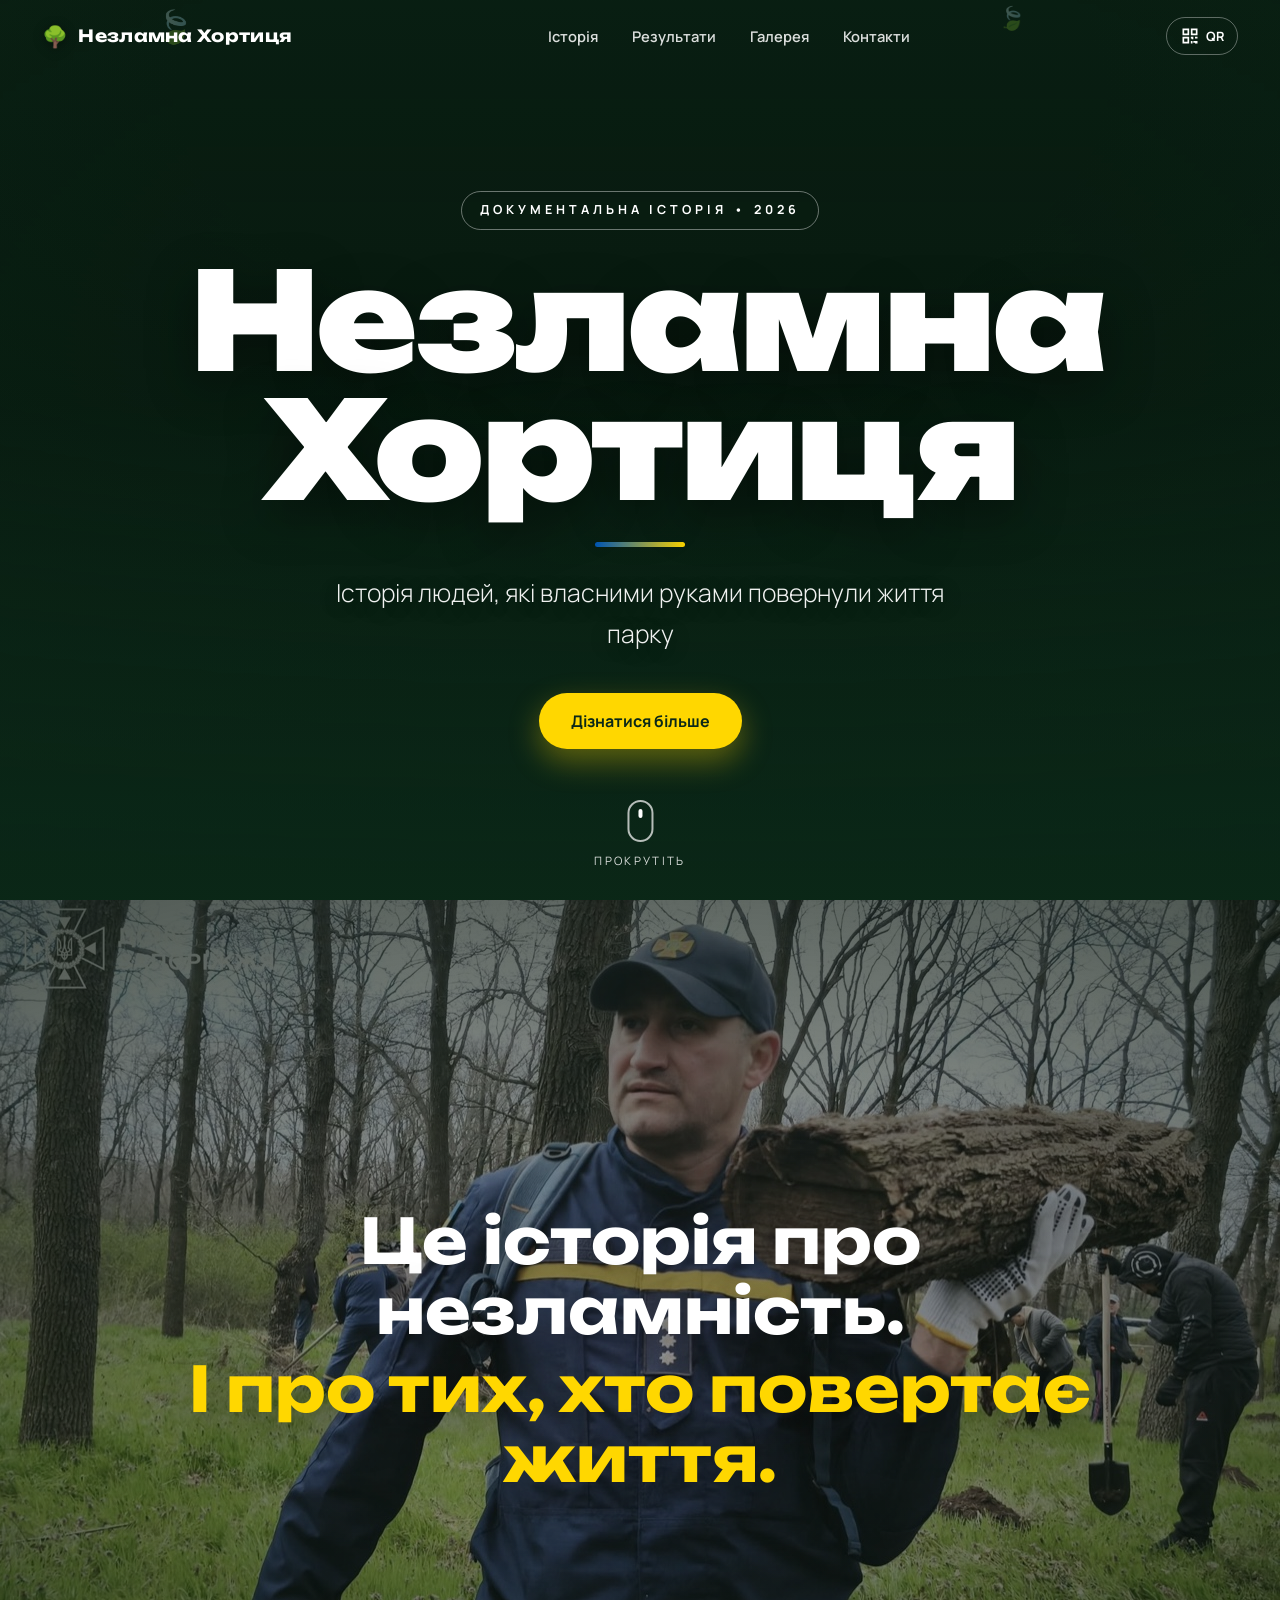
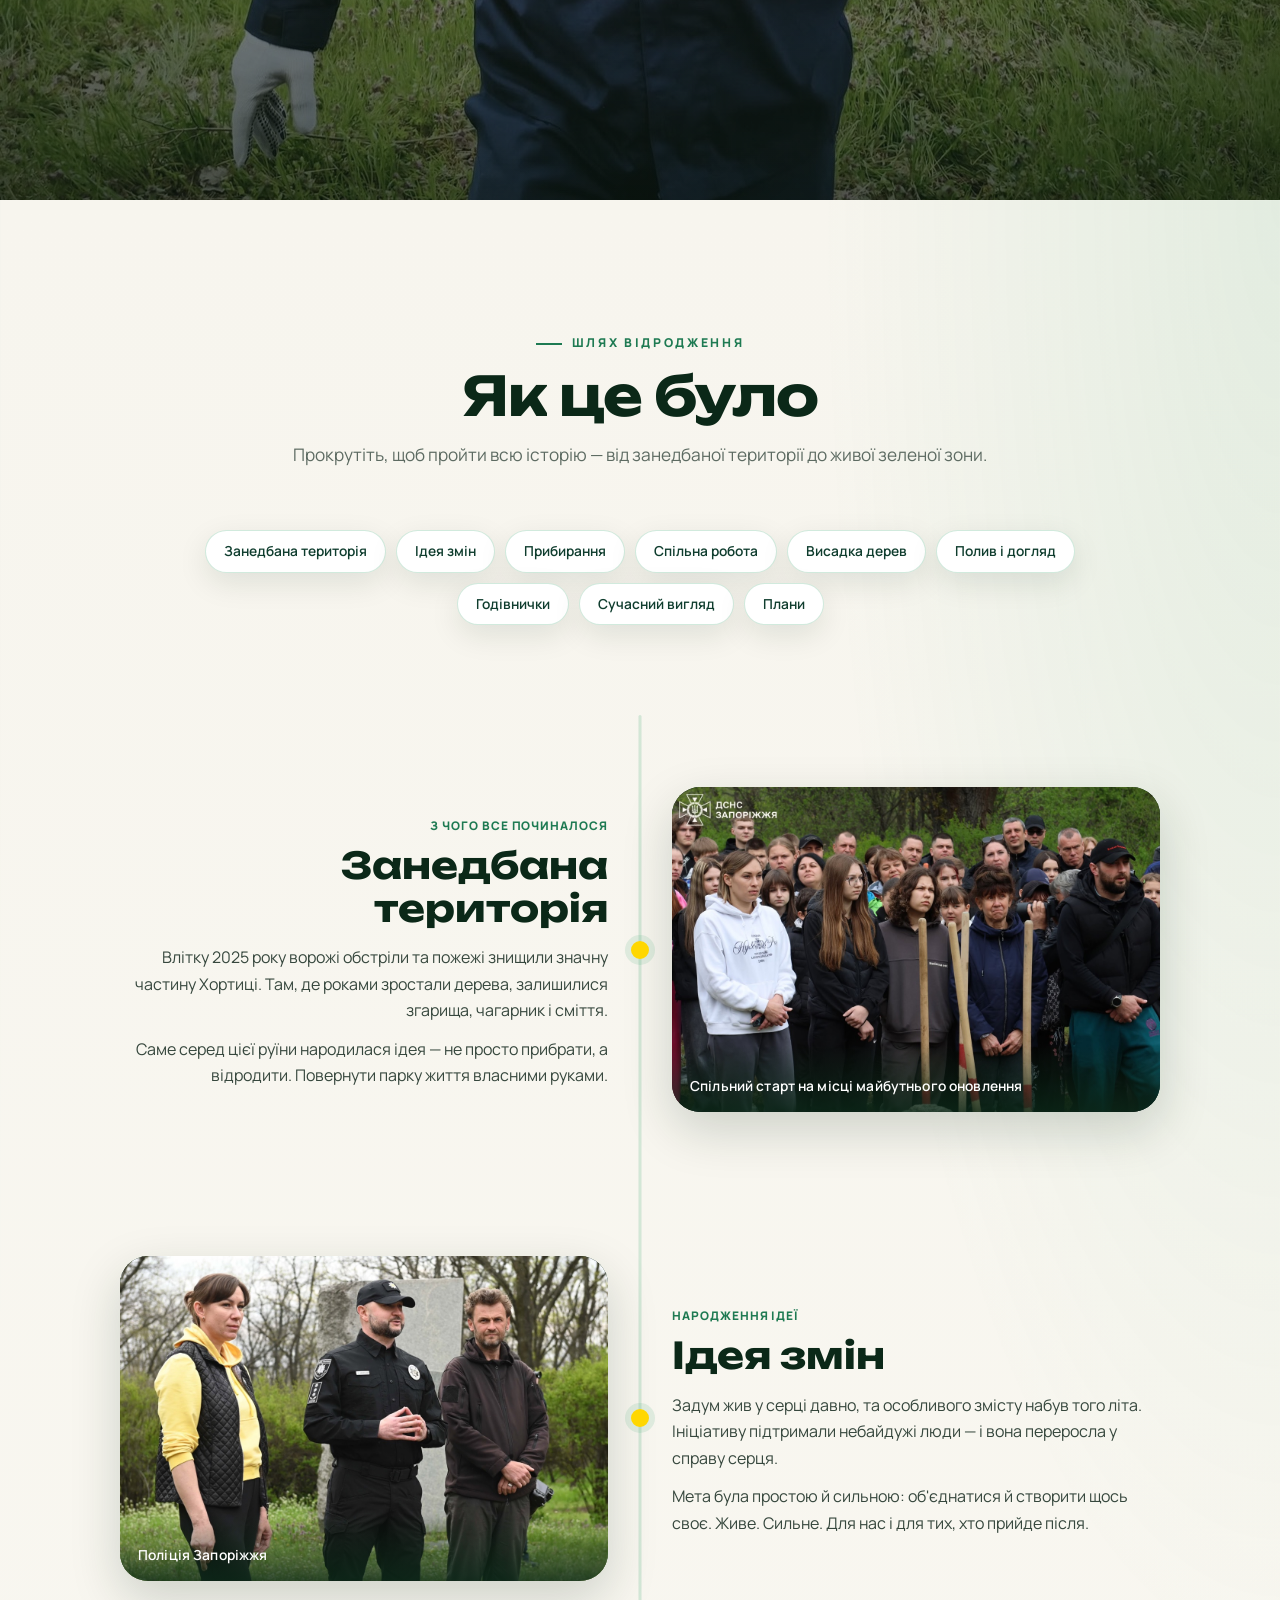
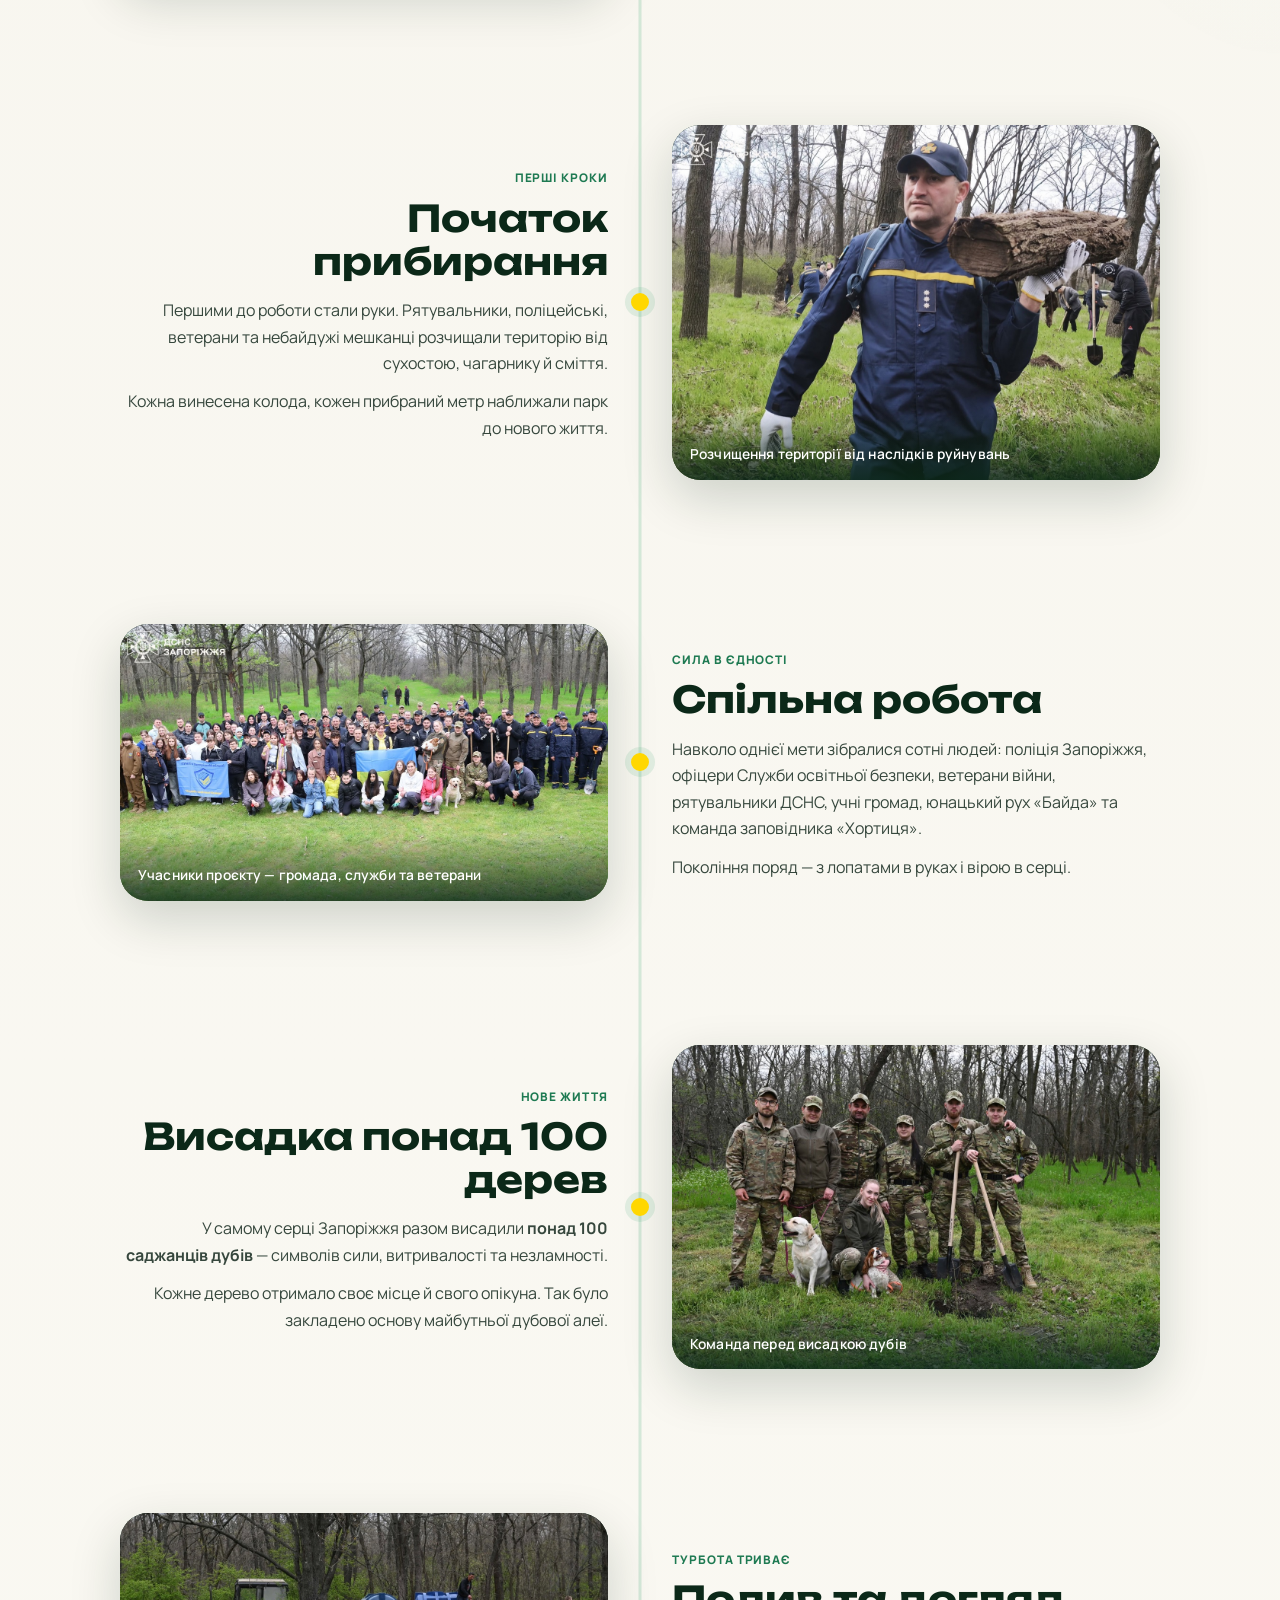
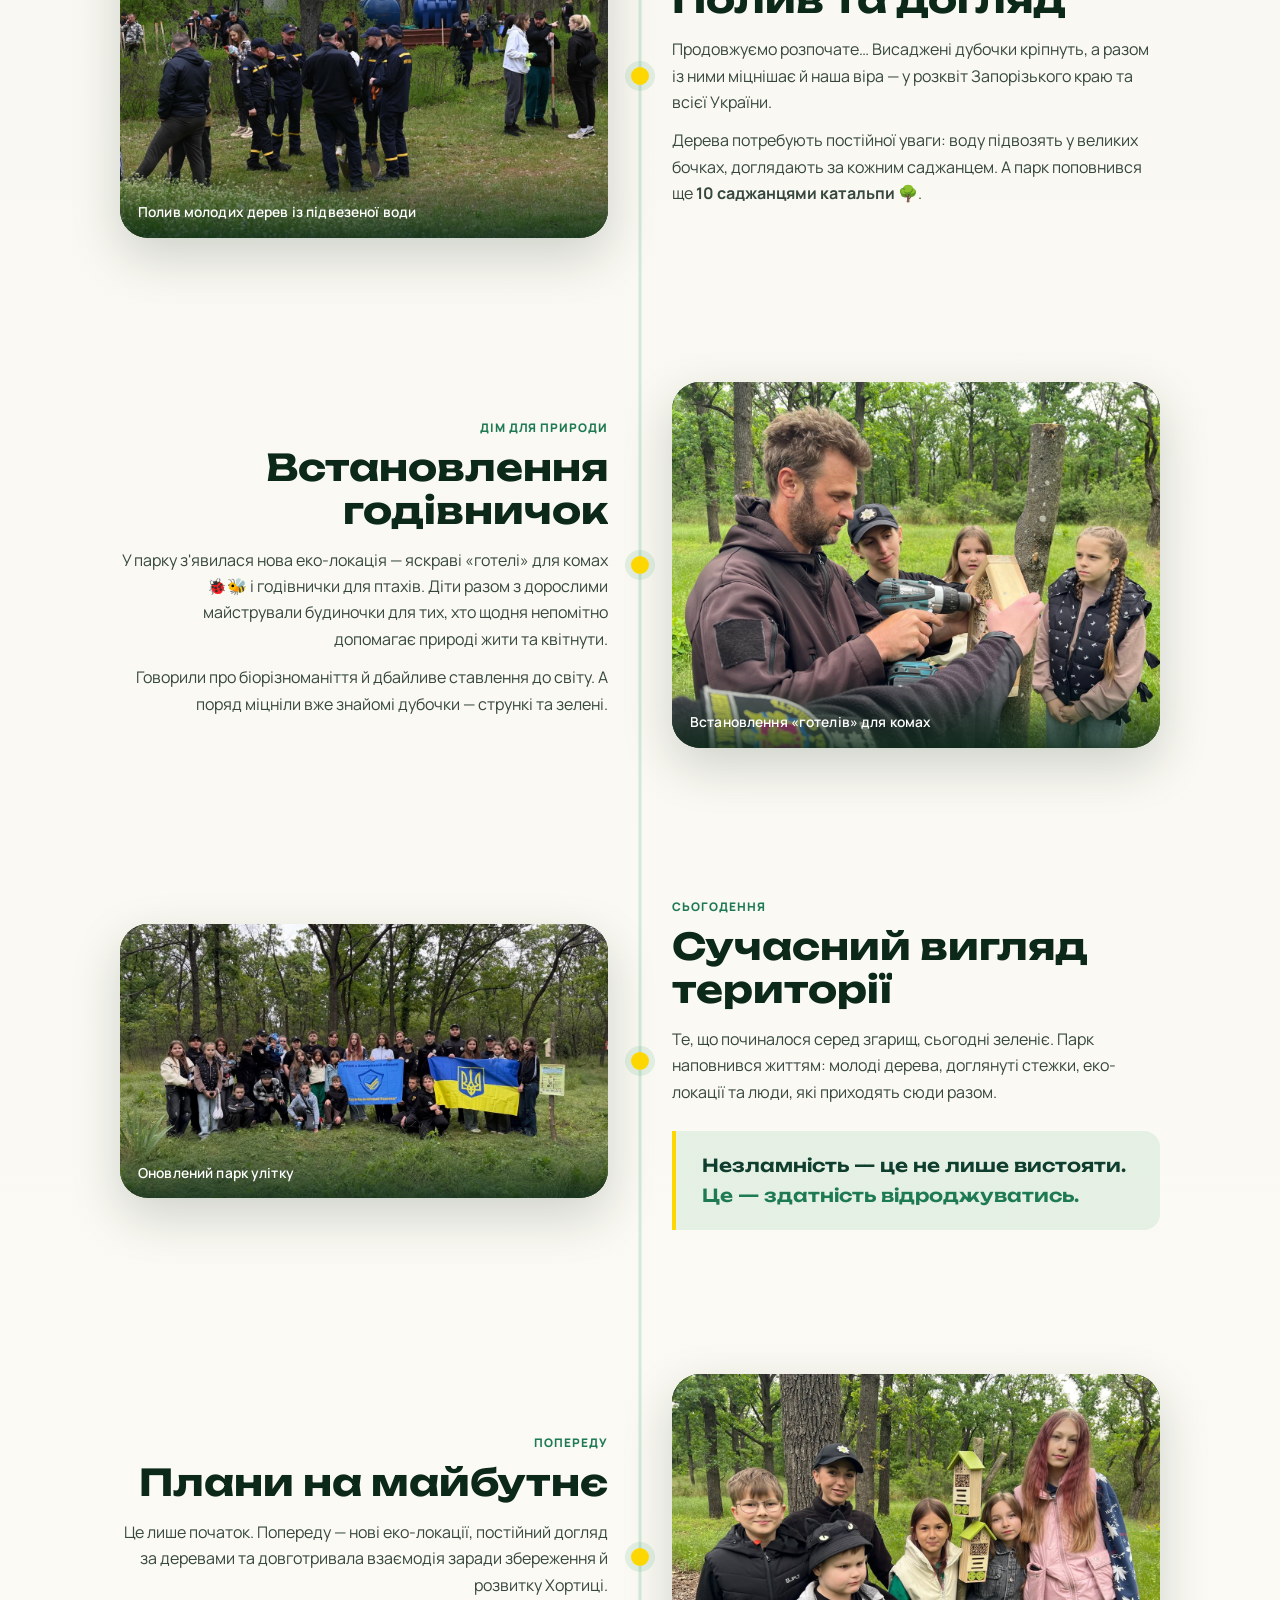
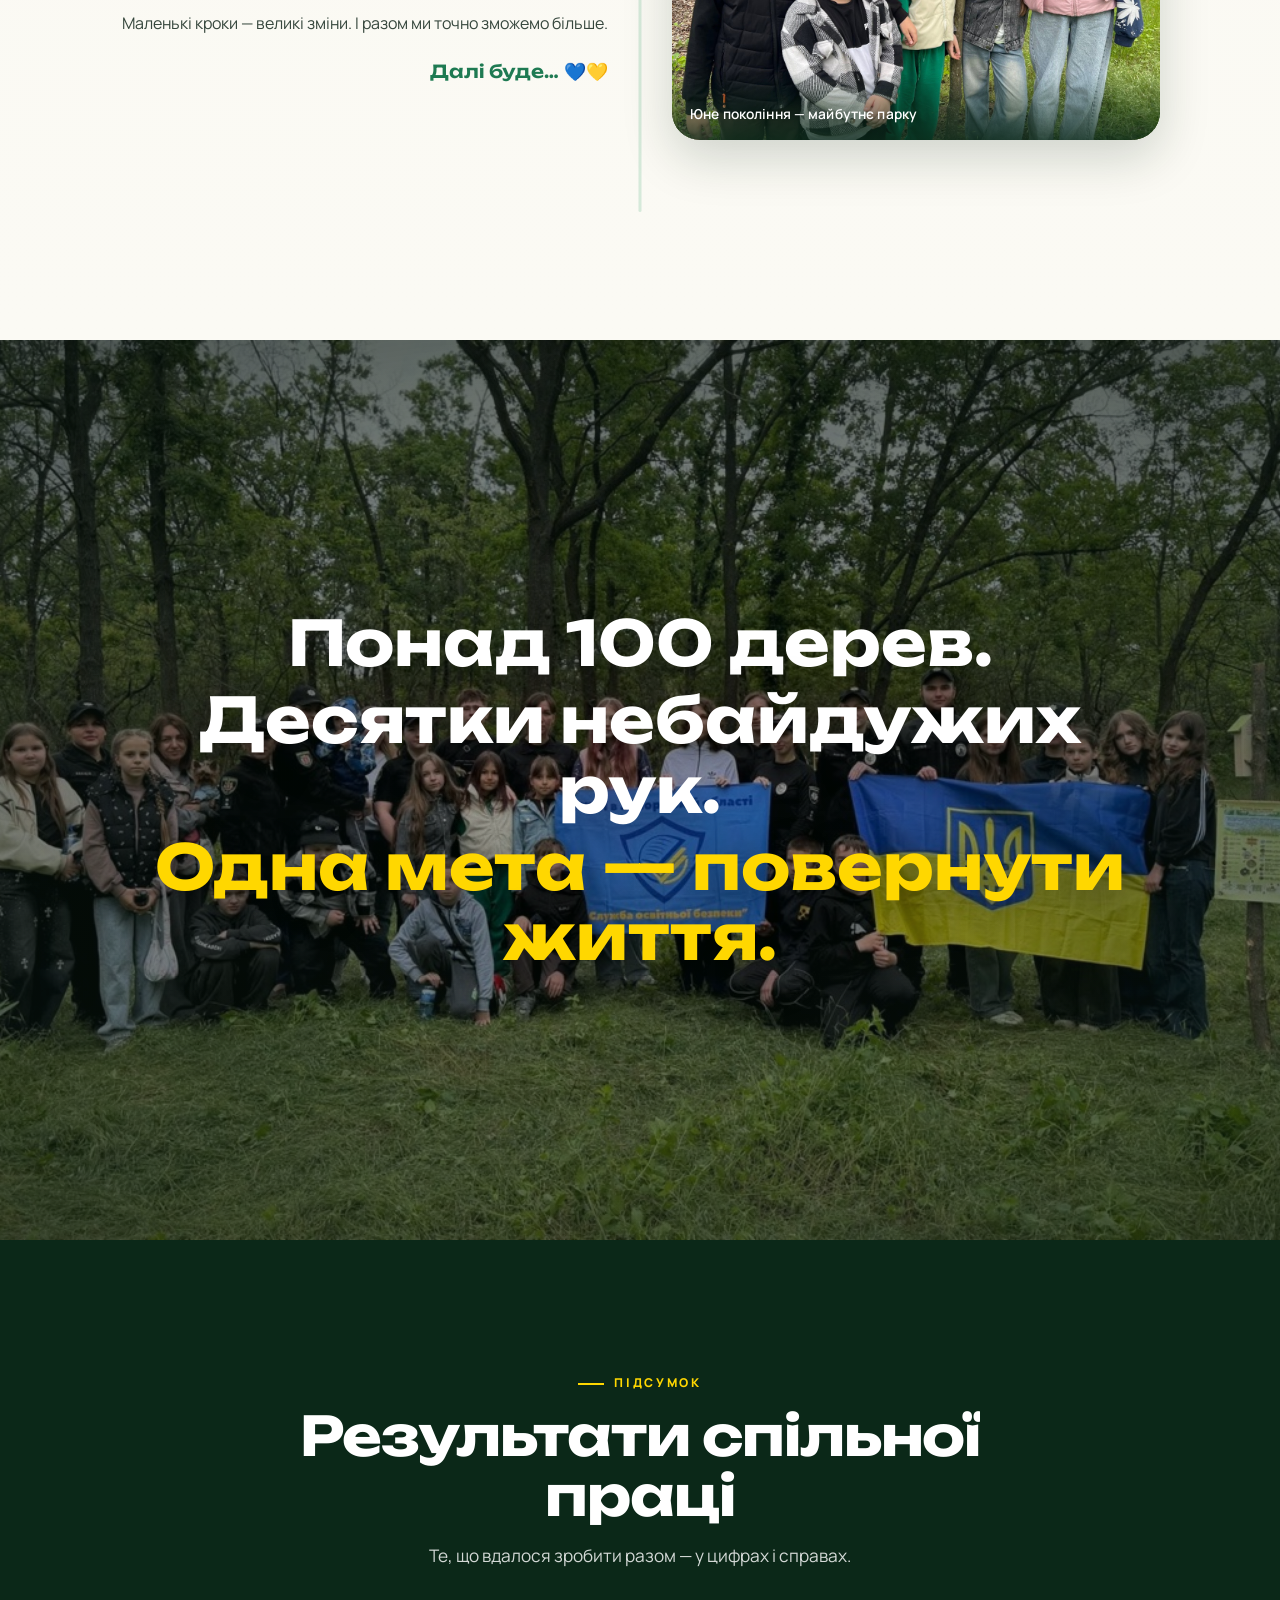
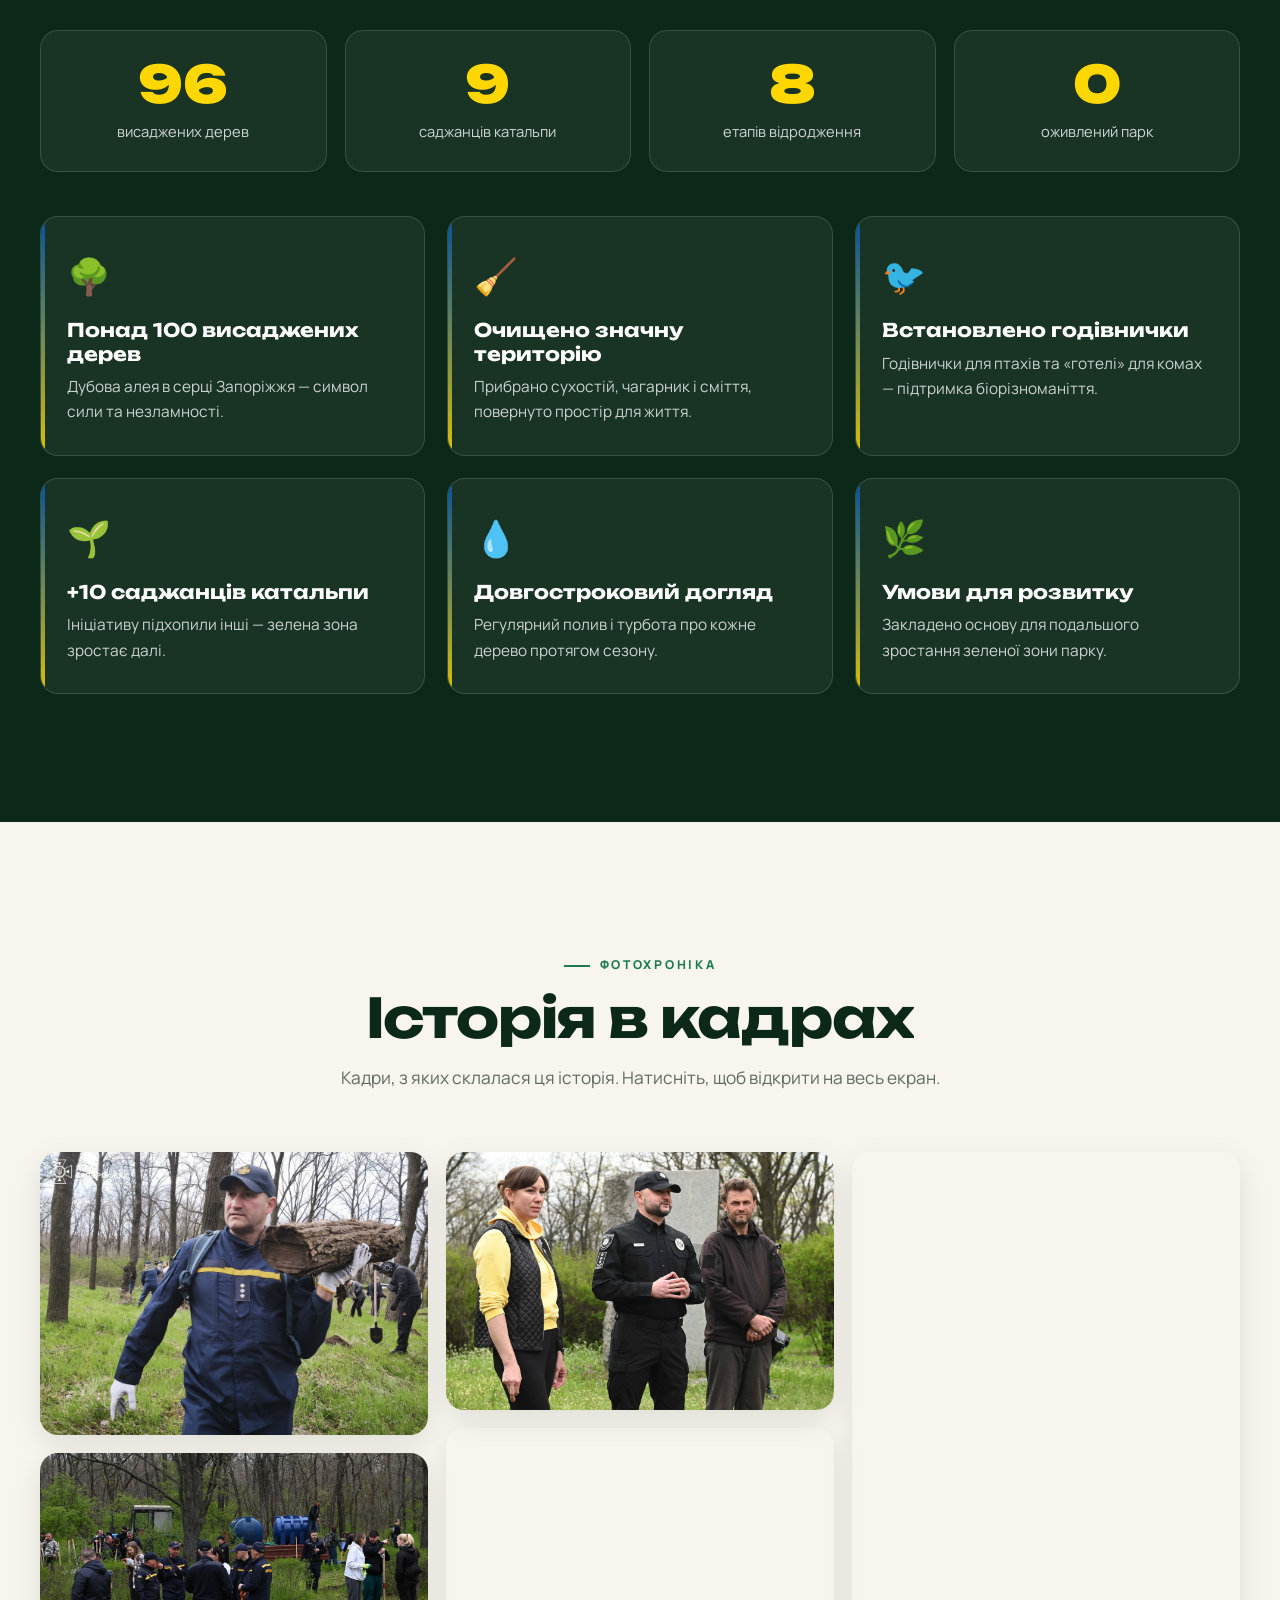
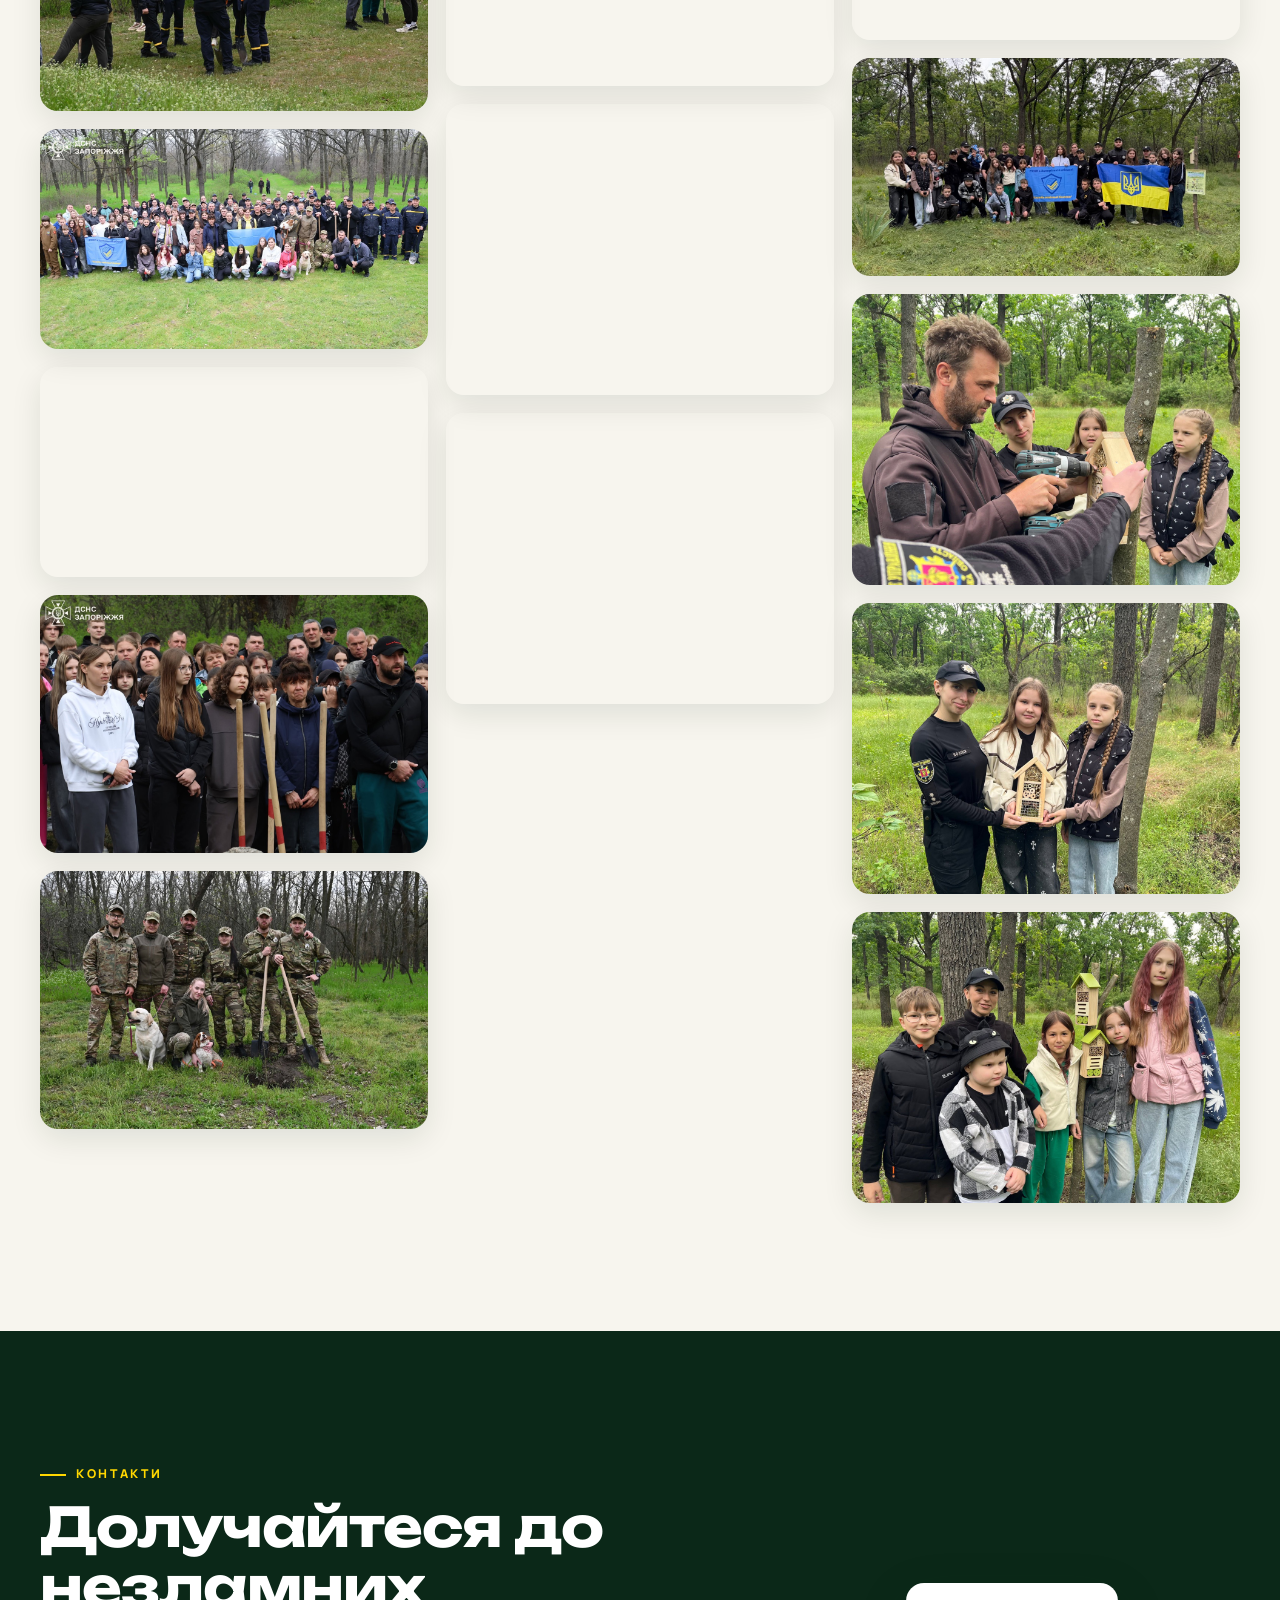
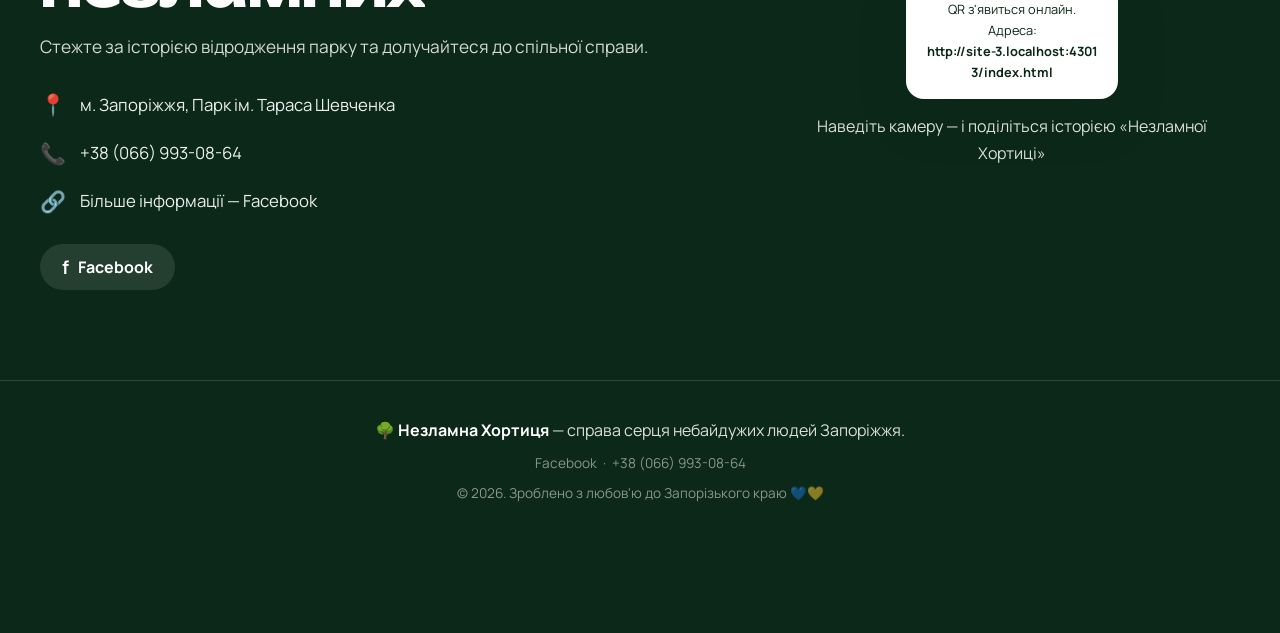
==== commit 8f4f1c17: "fix(media): full-bleed cover for hero/scenes/chapters — full size, no letterbox seams (v19)" ====
--- a/index.html
+++ b/index.html
@@ -32,7 +32,7 @@
   <link href="https://fonts.googleapis.com/css2?family=Unbounded:wght@400;600;700;900&family=Manrope:wght@300;400;500;600;700;800&display=swap" rel="stylesheet" />
 
   <link rel="preload" as="image" href="images/photos/photo-01.jpg" />
-  <link rel="stylesheet" href="css/style.css?v=18" />
+  <link rel="stylesheet" href="css/style.css?v=19" />
   <link rel="icon" href="data:image/svg+xml,<svg xmlns='http://www.w3.org/2000/svg' viewBox='0 0 100 100'><text y='.9em' font-size='90'>🌳</text></svg>" />
 
   <!-- Structured data (SEO) -->
@@ -463,6 +463,6 @@
   <script src="https://cdnjs.cloudflare.com/ajax/libs/gsap/3.12.5/gsap.min.js"></script>
   <script src="https://cdnjs.cloudflare.com/ajax/libs/gsap/3.12.5/ScrollTrigger.min.js"></script>
   <script src="https://unpkg.com/lenis@1.1.14/dist/lenis.min.js"></script>
-  <script src="js/main.js?v=18"></script>
+  <script src="js/main.js?v=19"></script>
 </body>
 </html>
--- a/css/style.css
+++ b/css/style.css
@@ -107,16 +107,14 @@
   align-items:center;justify-content:center;text-align:center;
   color:#fff;overflow:hidden;padding:120px 20px 80px;
 }
-/* Повнокадрове слайдшоу — фото показуються ПОВНІСТЮ, тло — розмита підкладка */
+/* Повнокадрове слайдшоу — фото заповнює увесь блок (cover), повний розмір, без швів */
 .hero__slides{position:absolute;inset:0;z-index:-2;overflow:hidden;background:#07140c}
 .hero__slide{position:absolute;inset:0;opacity:0;transition:opacity 1.8s ease}
 .hero__slide.is-active{opacity:1}
-.hero__slide-bg{position:absolute;inset:-5%;background-size:cover;background-position:center;
-  filter:blur(34px) brightness(.42) saturate(1.15);transform:scale(1.12)}
-.hero__slide.is-active .hero__slide-bg{animation:heroBgKen 8s ease-out forwards}
-.hero__slide-img{position:absolute;inset:0;width:100%;height:100%;object-fit:contain;
-  filter:drop-shadow(0 30px 90px rgba(0,0,0,.55))}
-@keyframes heroBgKen{from{transform:scale(1.12)}to{transform:scale(1.26)}}
+.hero__slide-bg{display:none}
+.hero__slide-img{position:absolute;inset:0;width:100%;height:100%;object-fit:cover;object-position:center}
+.hero__slide.is-active .hero__slide-img{animation:heroKen 9s ease-out forwards}
+@keyframes heroKen{from{transform:scale(1.06)}to{transform:scale(1.14)}}
 .hero__overlay{
   position:absolute;inset:0;
   background:
@@ -361,26 +359,15 @@
   .chapter:nth-child(even) .chapter__media{order:0}
   .chapter:nth-child(even) .chapter__text{order:0;text-align:left}
   .chapter::before{left:-23px;top:34px;width:14px;height:14px;border-width:3px}
-  /* Глави: фото ПОВНІСТЮ, у натуральних пропорціях — без обрізки і без смуг-рамок.
-     Кадр займає всю ширину колонки, висота — за самим фото. */
-  .chapter__media{background:#0b2818;border-radius:var(--radius)}
-  .chapter__media img{width:100%;height:auto;display:block;max-height:84svh;object-fit:contain}
+  /* Глави: фото заповнює кадр повністю (cover) — повний розмір, рівні картки, без швів */
+  .chapter__media{aspect-ratio:4/3;background:#0b2818;border-radius:var(--radius);overflow:hidden}
+  .chapter__media img{width:100%;height:100%;display:block;object-fit:cover;object-position:center}
   .chapter__caption{padding:24px 14px 12px;font-size:.8rem}
   .chapter__text h3{font-size:clamp(1.45rem,6.5vw,1.9rem)}
   .chapter__text p{font-size:.96rem;line-height:1.6}
   .chapter__step{font-size:.68rem}
   .roadmap a{font-size:.8rem;padding:8px 13px}
-  /* Hero та кіно-сцени: повний кадр (contain) на суцільному ТЕМНОМУ тлі — без розмиття.
-     Прибираємо розмиті підкладки; за фото лишається рівний темний фон. */
-  .hero__slide-bg{display:none}
-  .climax__bg-blur{display:none}
-  /* Оверлей легкий у зоні фото (середина), темніший лише вгорі (під нав) і внизу,
-     щоб сам кадр було добре видно на темному тлі. */
-  .hero__overlay{background:
-    linear-gradient(180deg,
-      rgba(11,40,24,.62) 0%, rgba(11,40,24,.12) 24%,
-      rgba(11,40,24,.12) 66%, rgba(11,40,24,.92) 100%)}
-  .hero{min-height:78svh}
+  /* Hero та кіно-сцени заповнюють екран (cover) — базові правила; тут лише розміри тексту */
   .hero__title{font-size:clamp(2.6rem,12vw,3.4rem)}
   .hero__title::after{width:64px;height:4px;margin-top:20px}
   .hero__subtitle{font-size:1rem;margin:20px auto 30px}
@@ -449,11 +436,9 @@
 .climax{position:relative;height:100vh;min-height:560px;overflow:hidden;
   display:flex;align-items:center;justify-content:center;background:#07140c}
 .climax__bg{position:absolute;inset:0;z-index:0;overflow:hidden;background:#07140c}
-/* розмита підкладка заповнює екран, а саме фото показуємо ПОВНІСТЮ */
-.climax__bg-blur{position:absolute;inset:-5%;background-size:cover;background-position:center;
-  filter:blur(34px) brightness(.4) saturate(1.15);transform:scale(1.12);will-change:transform}
-.climax__bg img{position:absolute;inset:0;width:100%;height:100%;object-fit:contain;
-  filter:drop-shadow(0 24px 80px rgba(0,0,0,.5))}
+/* фото заповнює увесь блок (cover) — повний розмір, без рамок і швів */
+.climax__bg-blur{display:none}
+.climax__bg img{position:absolute;inset:0;width:100%;height:100%;object-fit:cover;object-position:center;will-change:transform}
 .climax__overlay{position:absolute;inset:0;z-index:1;
   background:radial-gradient(120% 85% at 50% 50%,rgba(7,20,12,.30),rgba(7,20,12,.88))}
 .climax__lines{position:relative;z-index:2;text-align:center;padding:20px;max-width:1040px}
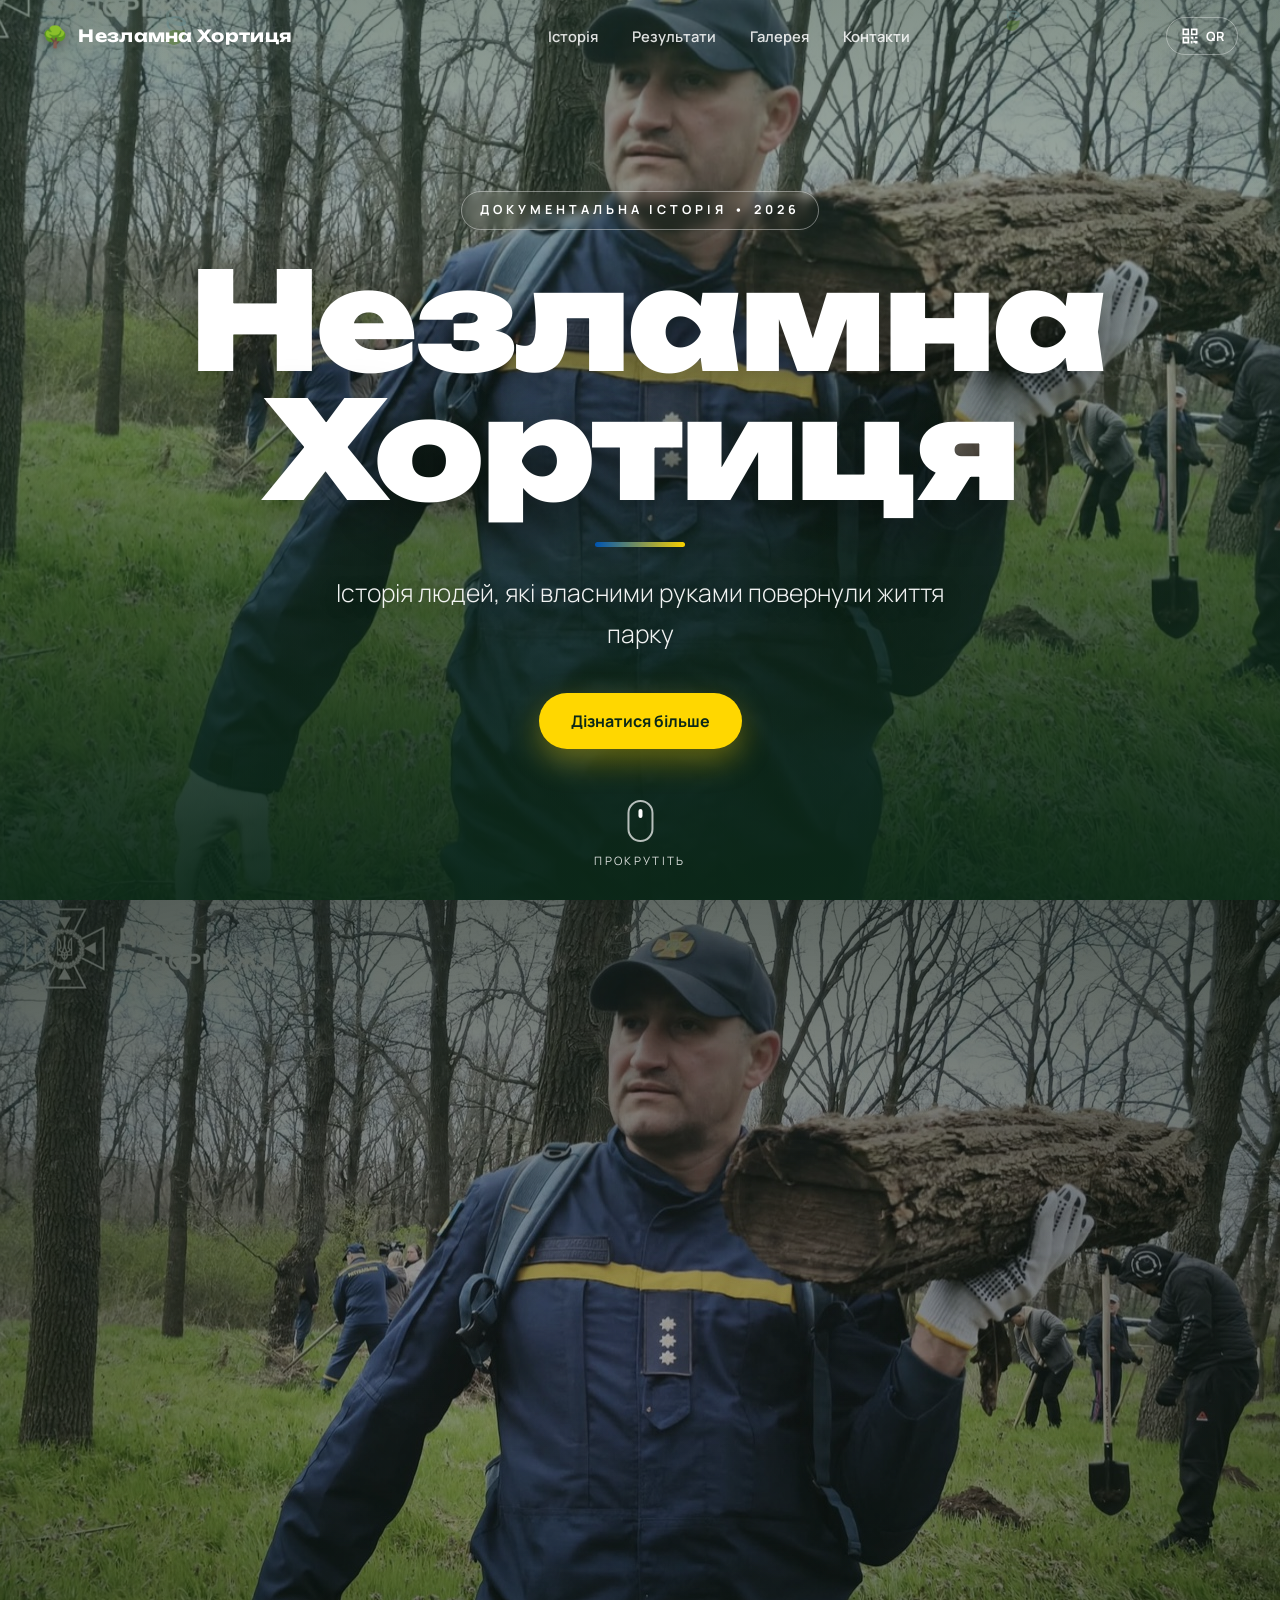
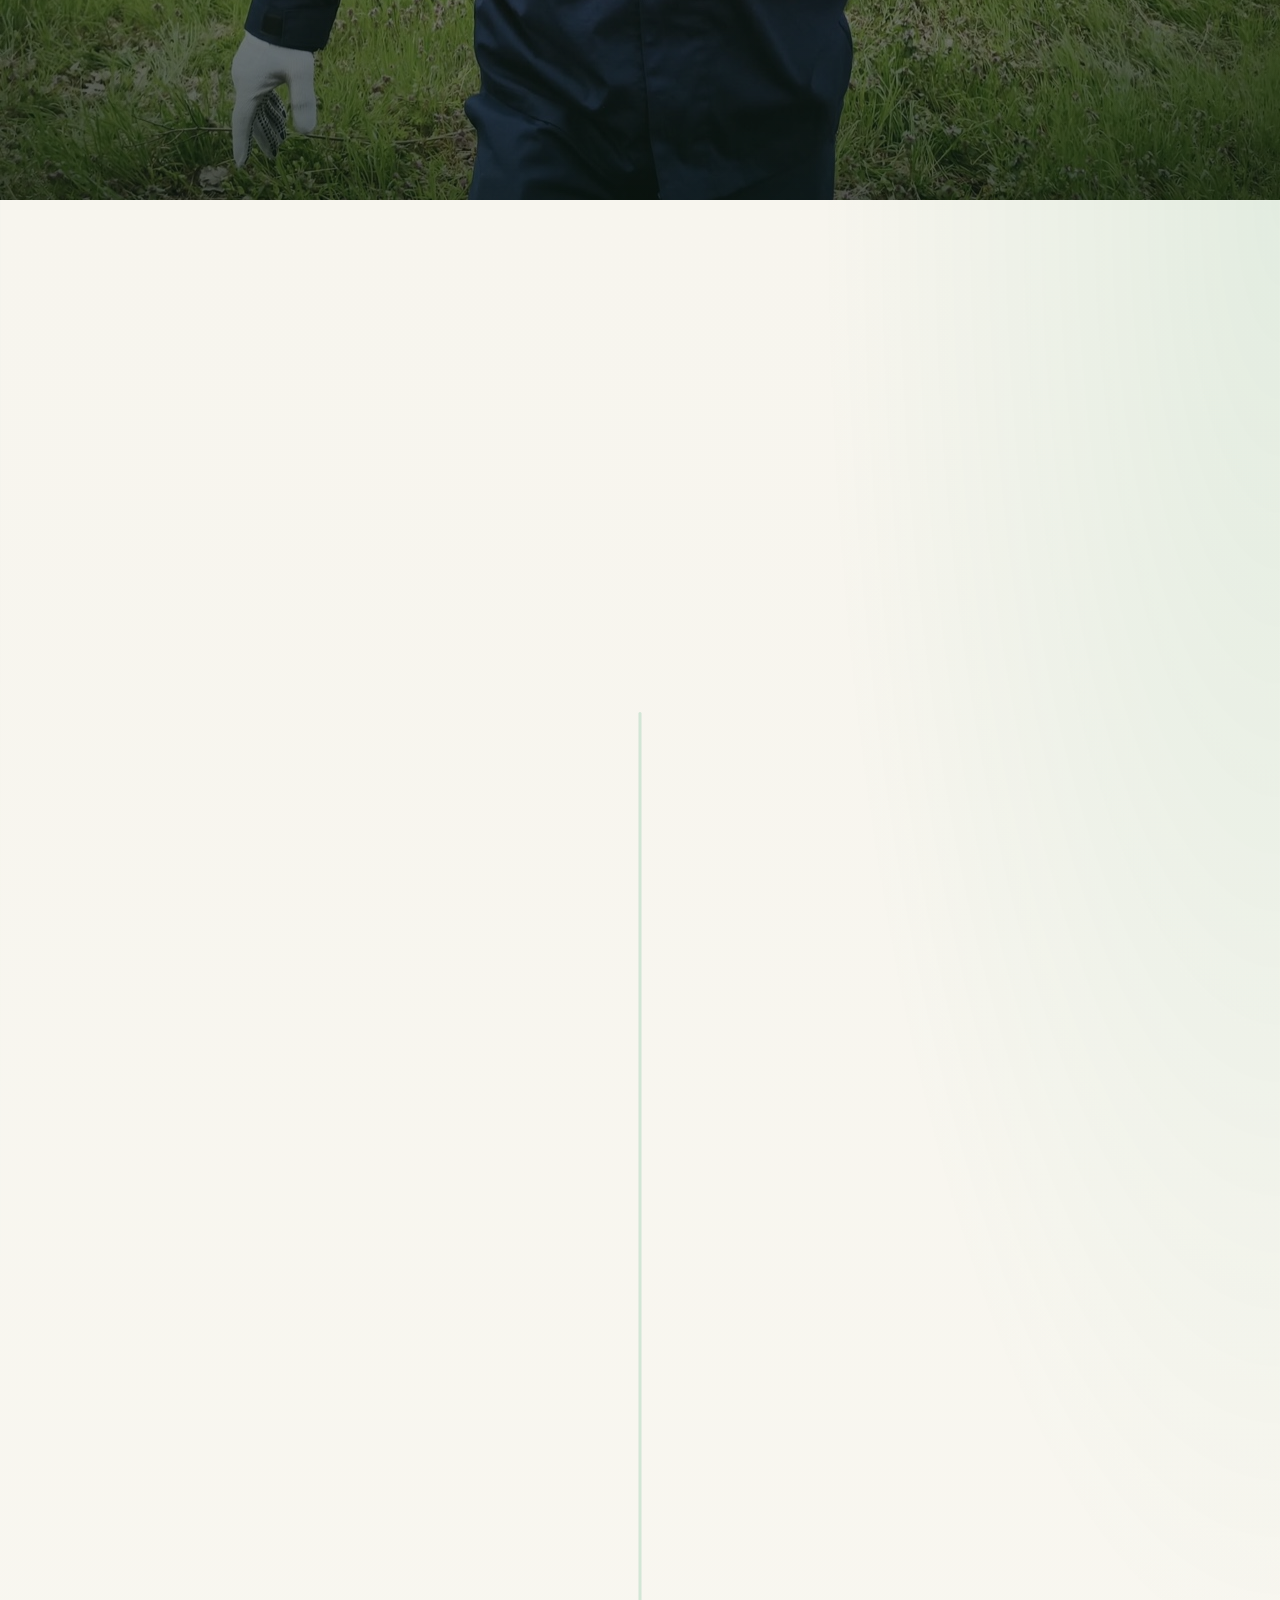
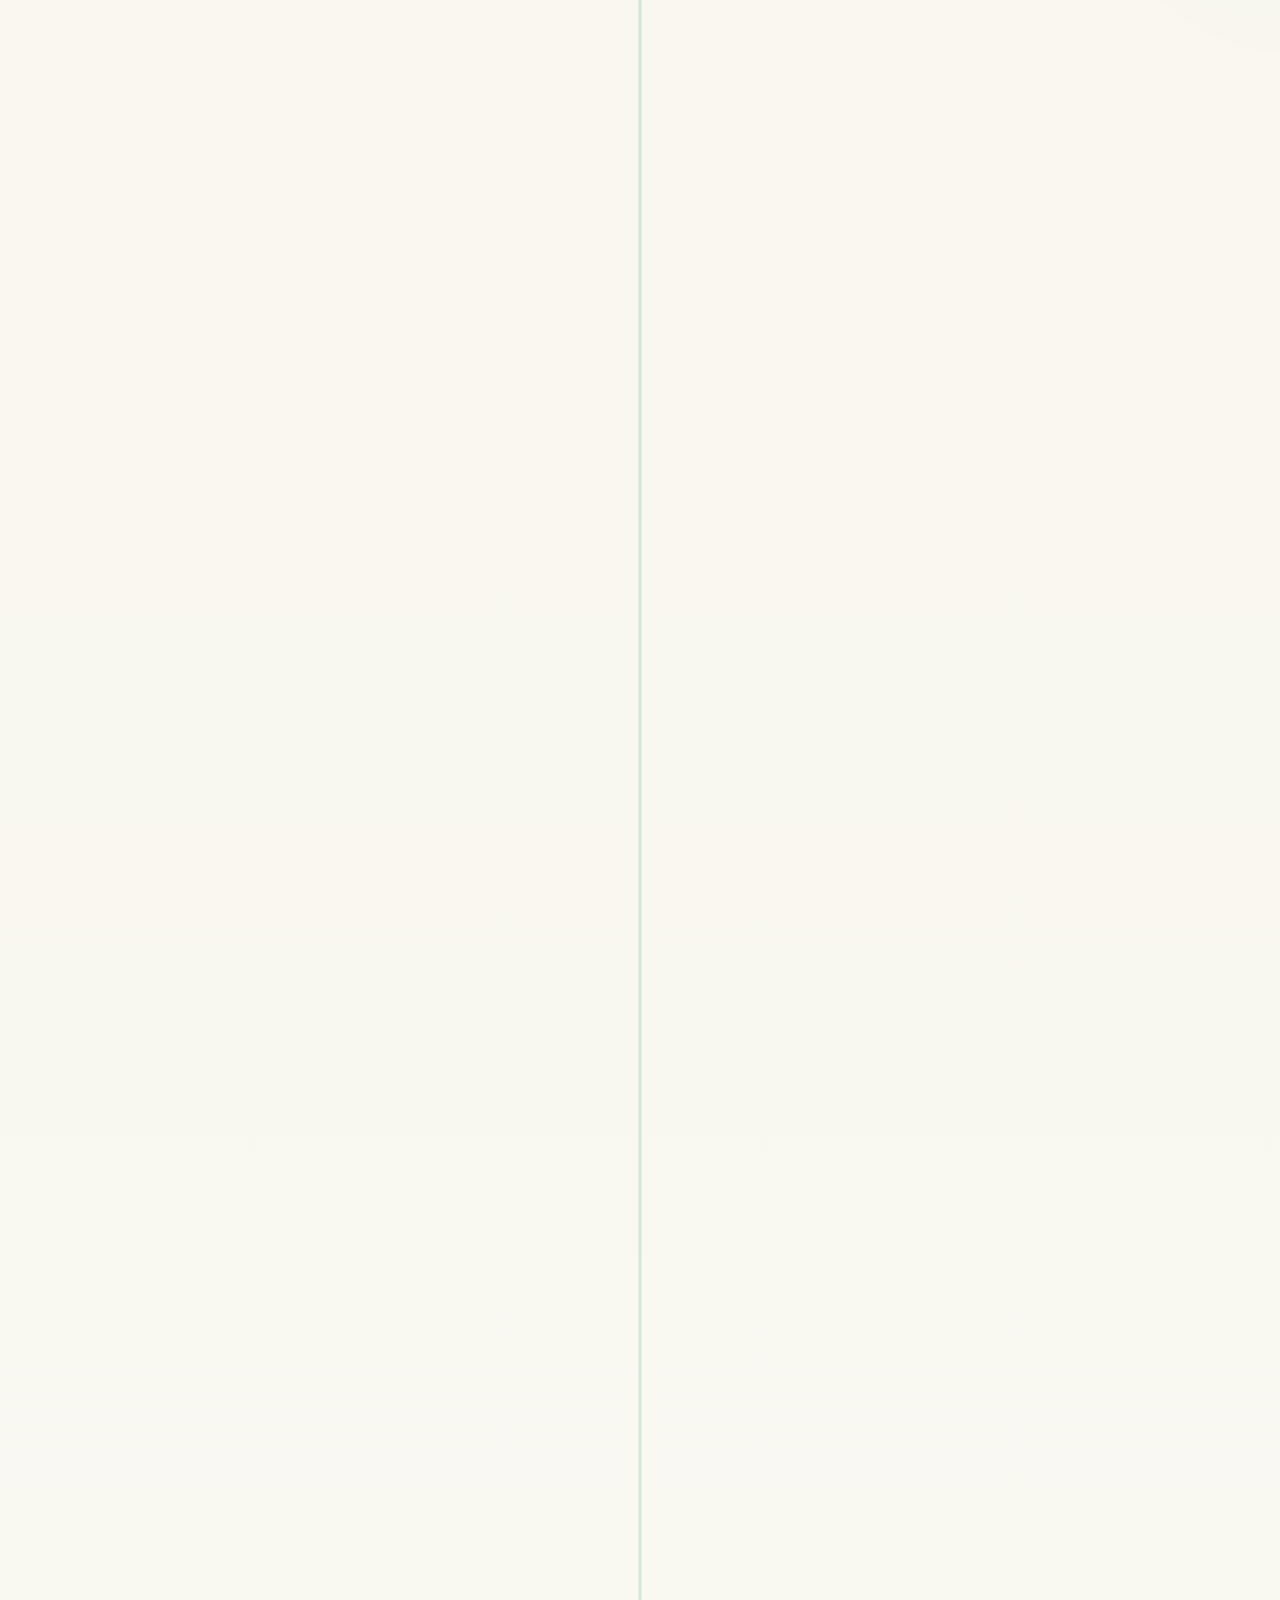
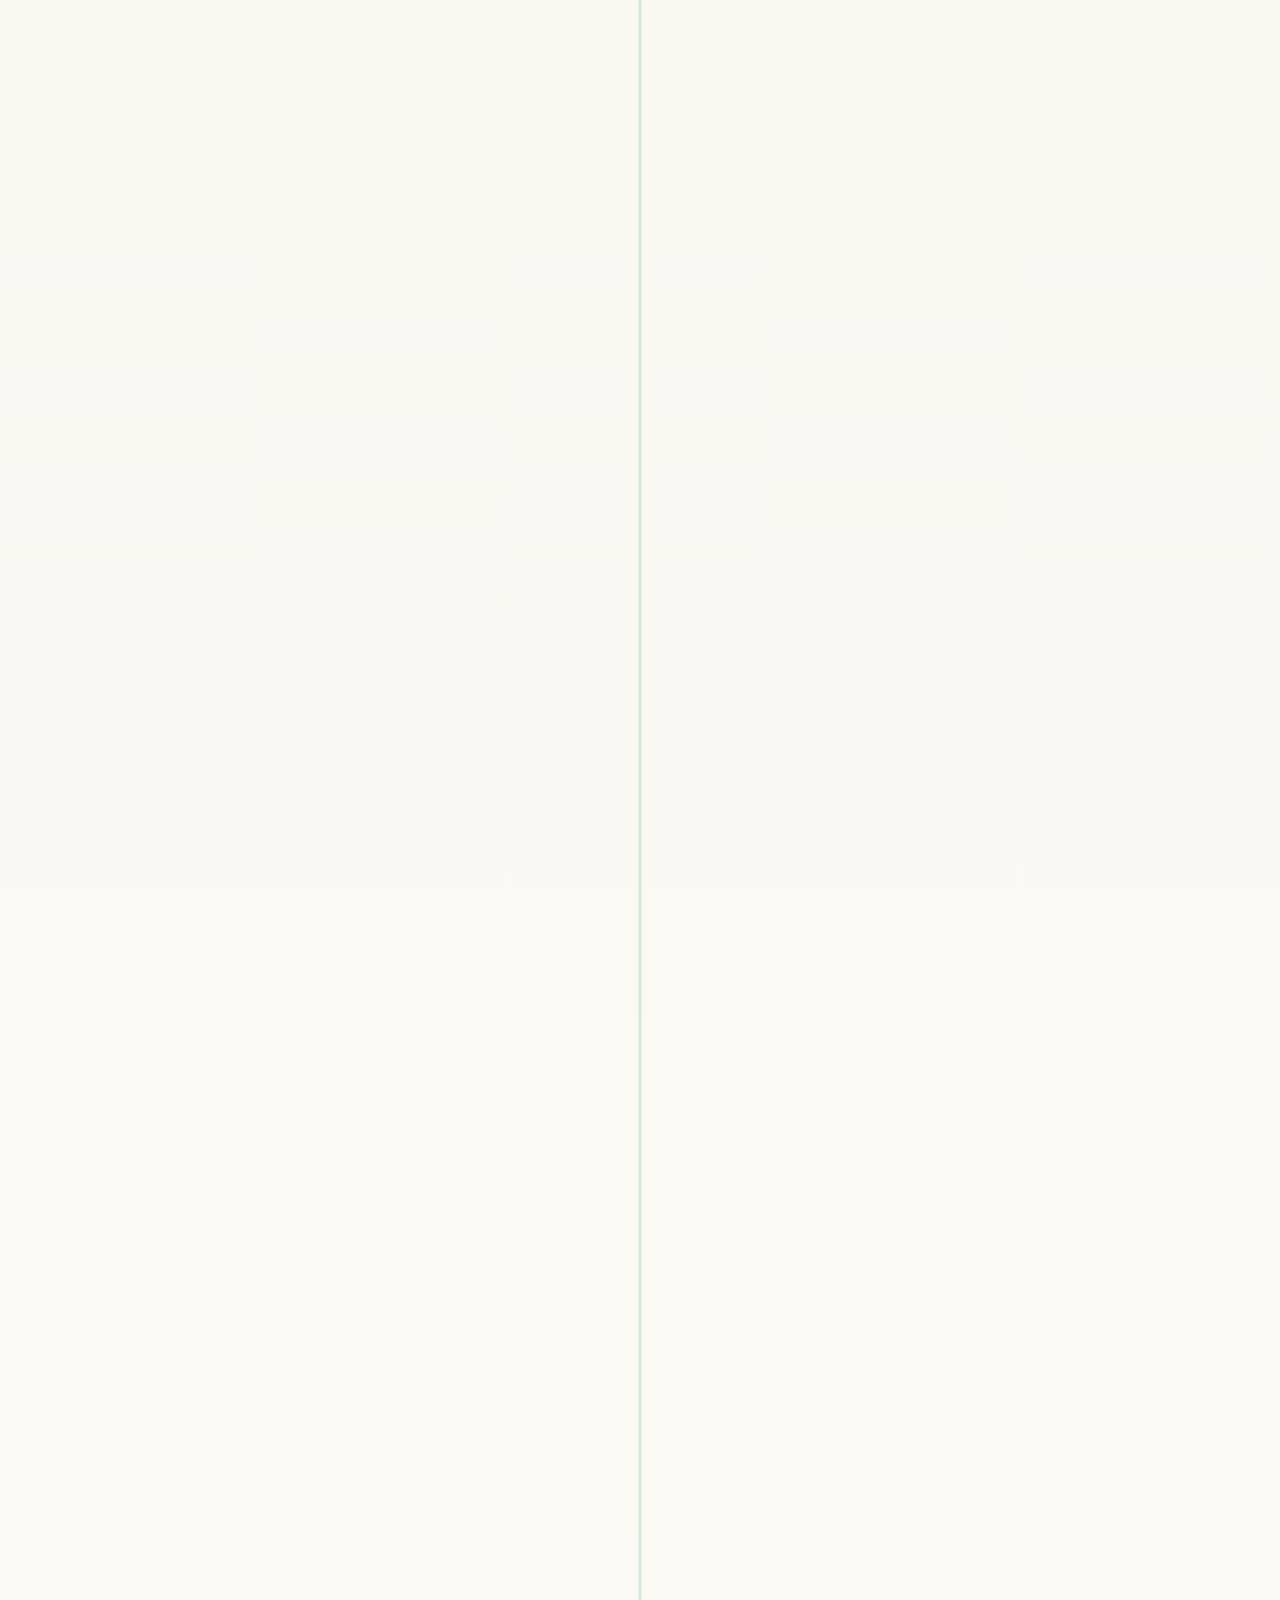
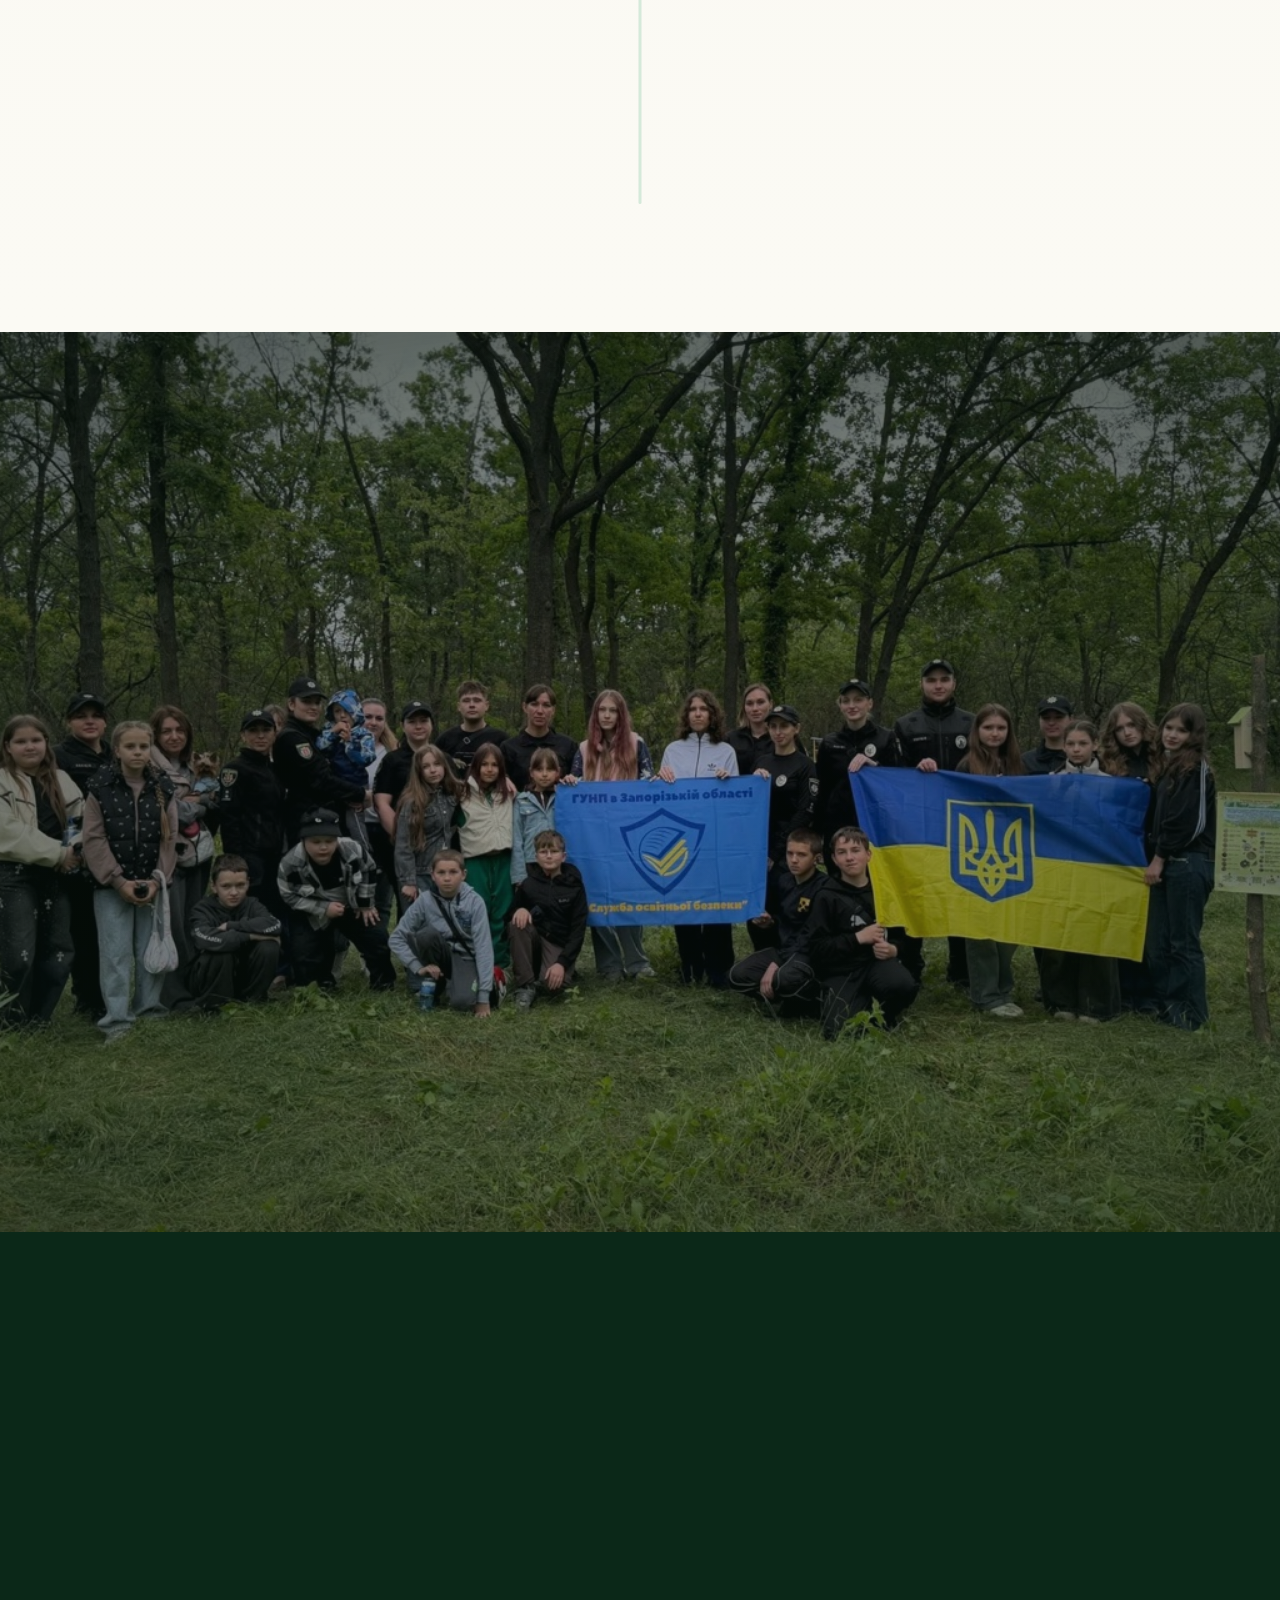
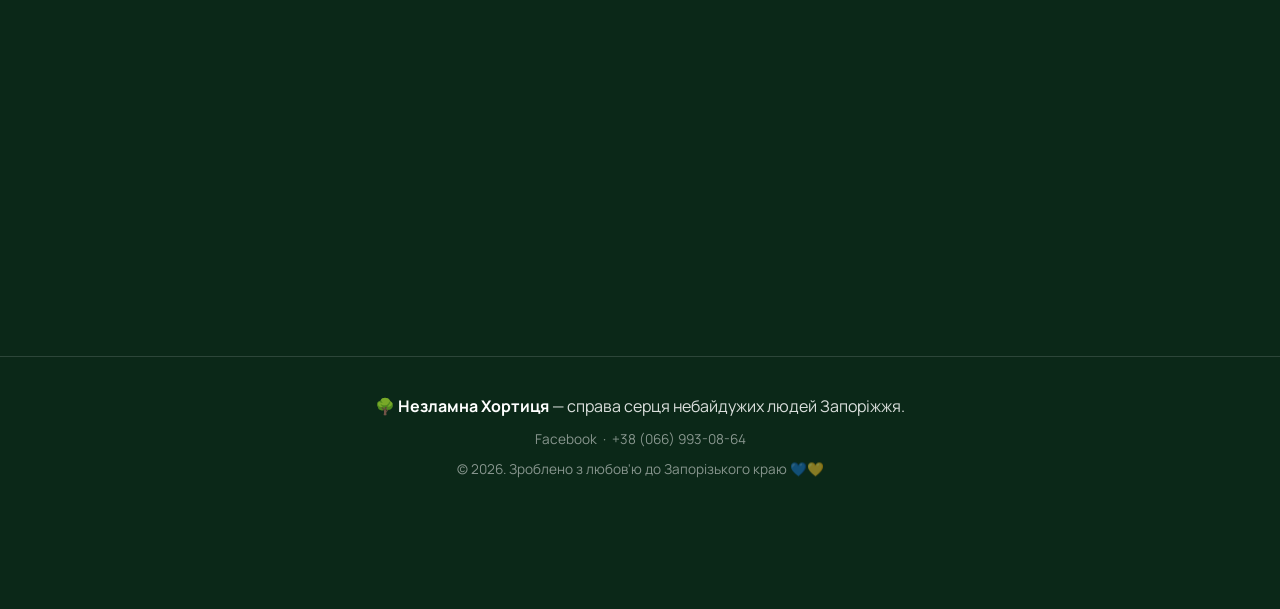
==== commit ad448fda: "perf(load): lazy hero slides (load 1 img not 5), responsive preload, lighter entrance — no startup l" ====
--- a/index.html
+++ b/index.html
@@ -31,8 +31,9 @@
   <link rel="preconnect" href="https://fonts.gstatic.com" crossorigin />
   <link href="https://fonts.googleapis.com/css2?family=Unbounded:wght@400;600;700;900&family=Manrope:wght@300;400;500;600;700;800&display=swap" rel="stylesheet" />
 
-  <link rel="preload" as="image" href="images/photos/photo-01.jpg" />
-  <link rel="stylesheet" href="css/style.css?v=19" />
+  <link rel="preload" as="image" href="images/photos/photo-01-1280.jpg"
+        imagesrcset="images/photos/photo-01-1280.jpg 1280w, images/photos/photo-01.jpg 2048w" imagesizes="100vw" />
+  <link rel="stylesheet" href="css/style.css?v=20" />
   <link rel="icon" href="data:image/svg+xml,<svg xmlns='http://www.w3.org/2000/svg' viewBox='0 0 100 100'><text y='.9em' font-size='90'>🌳</text></svg>" />
 
   <!-- Structured data (SEO) -->
@@ -463,6 +464,6 @@
   <script src="https://cdnjs.cloudflare.com/ajax/libs/gsap/3.12.5/gsap.min.js"></script>
   <script src="https://cdnjs.cloudflare.com/ajax/libs/gsap/3.12.5/ScrollTrigger.min.js"></script>
   <script src="https://unpkg.com/lenis@1.1.14/dist/lenis.min.js"></script>
-  <script src="js/main.js?v=19"></script>
+  <script src="js/main.js?v=20"></script>
 </body>
 </html>
--- a/css/style.css
+++ b/css/style.css
@@ -367,7 +367,9 @@
   .chapter__text p{font-size:.96rem;line-height:1.6}
   .chapter__step{font-size:.68rem}
   .roadmap a{font-size:.8rem;padding:8px 13px}
-  /* Hero та кіно-сцени заповнюють екран (cover) — базові правила; тут лише розміри тексту */
+  /* Hero та кіно-сцени заповнюють екран (cover) — базові правила; тут лише розміри тексту.
+     Безперервний zoom фото вимикаємо на телефоні — менше навантаження, без лагів. */
+  .hero__slide.is-active .hero__slide-img{animation:none}
   .hero__title{font-size:clamp(2.6rem,12vw,3.4rem)}
   .hero__title::after{width:64px;height:4px;margin-top:20px}
   .hero__subtitle{font-size:1rem;margin:20px auto 30px}
